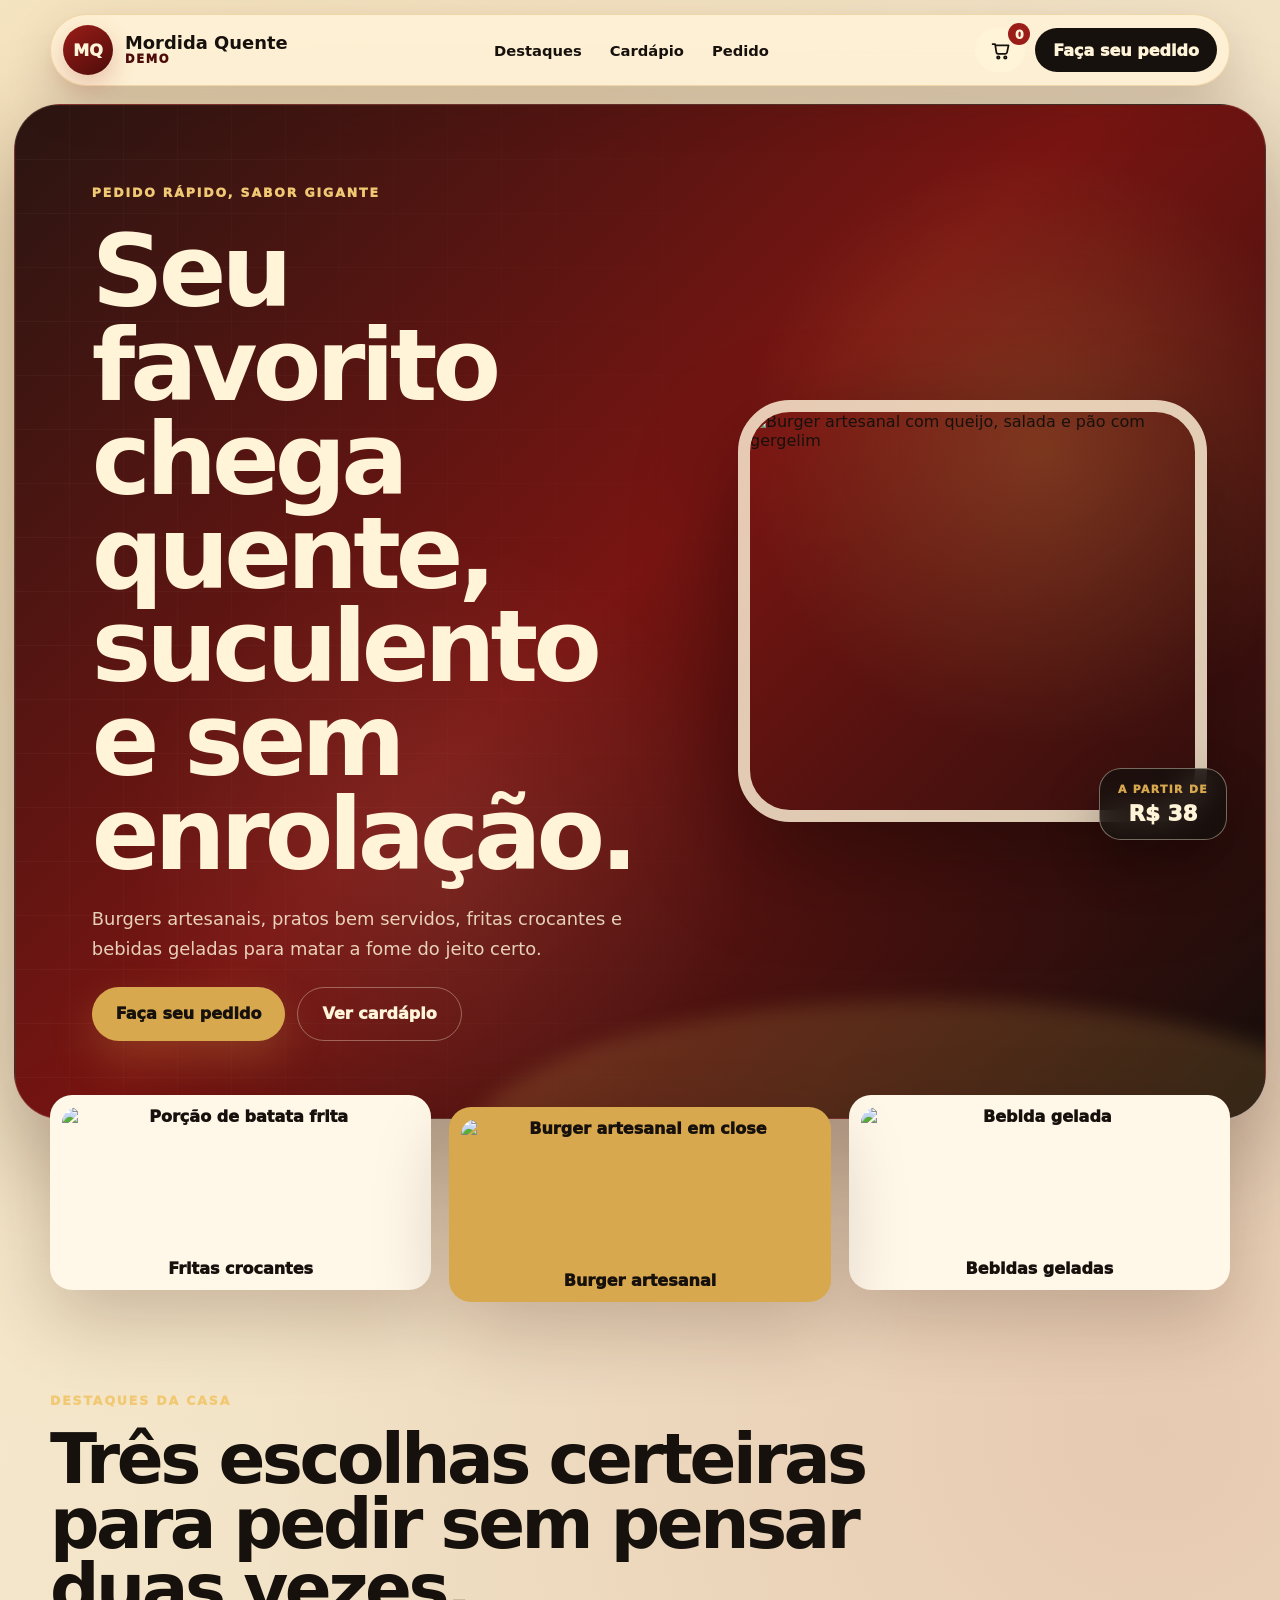
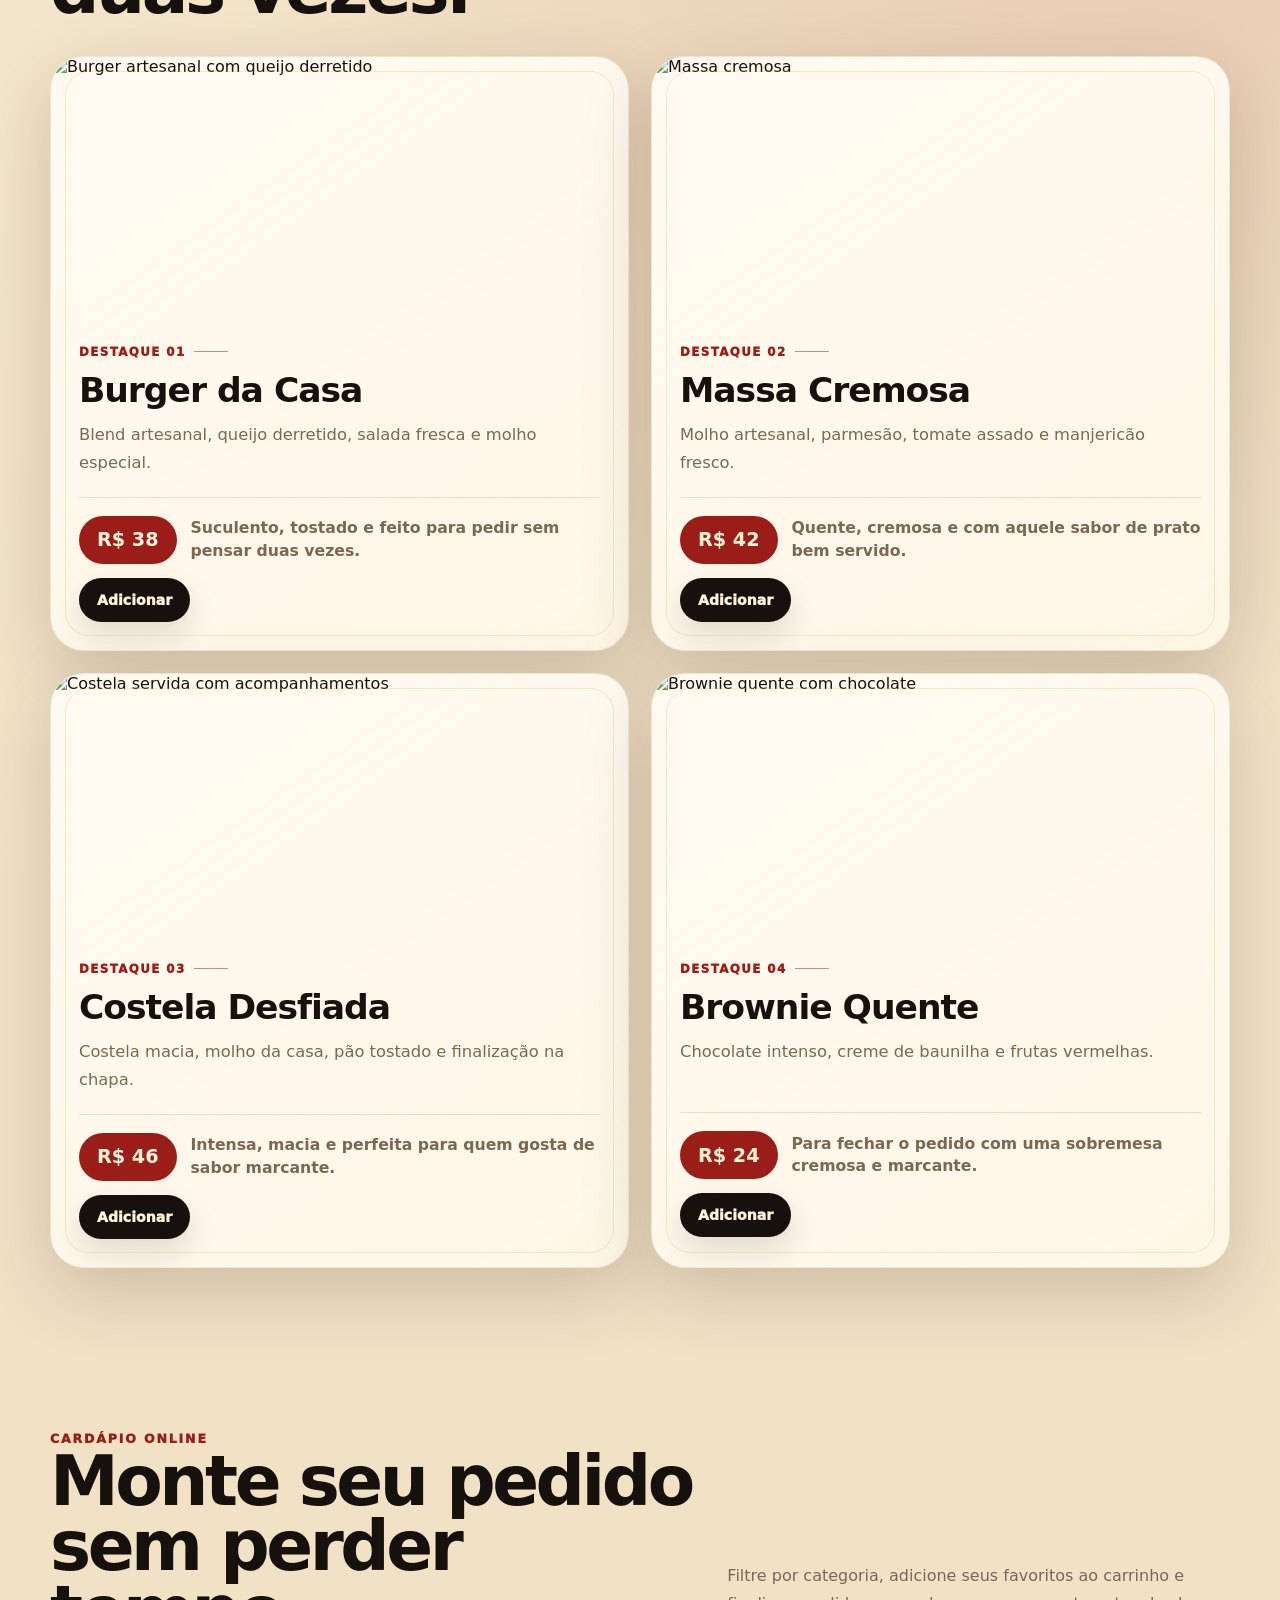
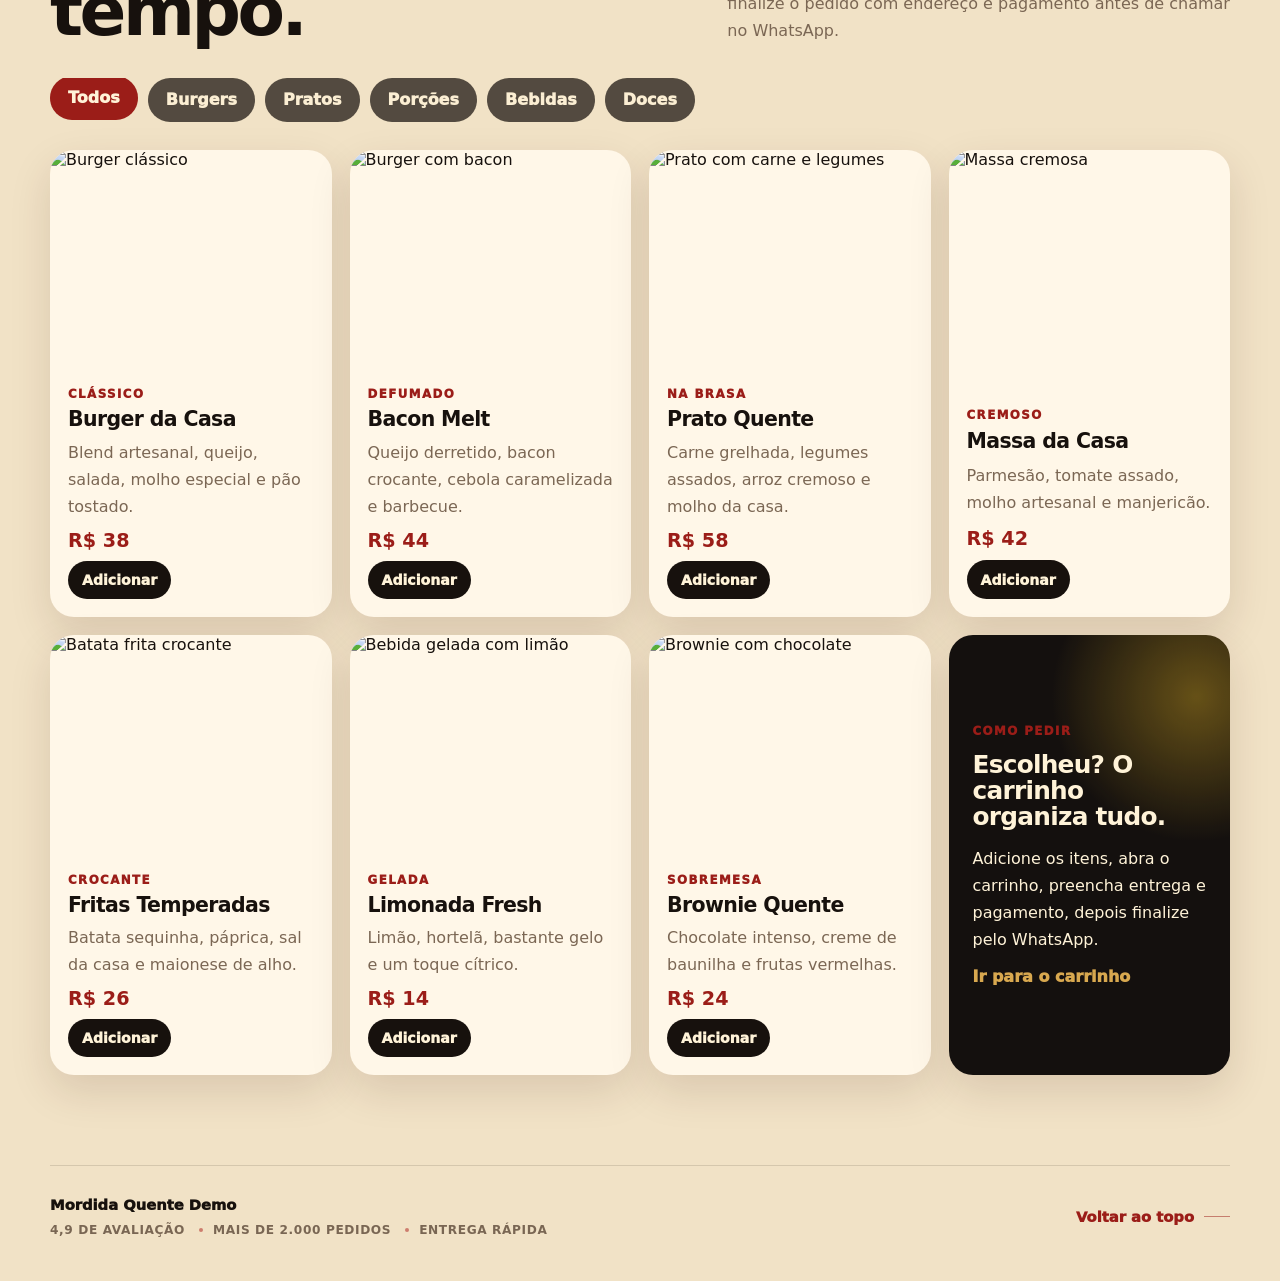
==== demo-restaurante/index.html @ 736c7e03 "Add files via upload" ====
<!doctype html>
<html lang="pt-BR">
  <head>
    <meta charset="UTF-8" />
    <meta name="viewport" content="width=device-width, initial-scale=1.0" />
    <title>Mordida Quente Demo | Cardápio online</title>
    <meta
      name="description"
      content="Mordida Quente Demo, restaurante com cardápio online, burgers artesanais, pratos quentes, bebidas e pedidos pelo WhatsApp."
    />
    <link rel="stylesheet" href="./styles.css" />
  </head>
  <body>
    <header class="site-header">
      <a class="brand" href="#inicio" aria-label="Mordida Quente Demo">
        <span class="brand-badge">MQ</span>
        <span>
          <strong>Mordida Quente</strong>
          <small>Demo</small>
        </span>
      </a>

      <nav class="nav-links" aria-label="Navegação principal">
        <a href="#combos">Destaques</a>
        <a href="#cardapio">Cardápio</a>
        <a href="#pedido">Pedido</a>
      </nav>

      <div class="header-actions">
        <a class="cart-link" href="#pedido" aria-label="Abrir carrinho">
          <svg aria-hidden="true" viewBox="0 0 24 24">
            <path d="M6.2 6h15l-1.7 8.2a2 2 0 0 1-2 1.6H9.3a2 2 0 0 1-2-1.7L5.8 4.8H3" />
            <circle cx="9.5" cy="20" r="1.4" />
            <circle cx="17.5" cy="20" r="1.4" />
          </svg>
          <span data-header-count>0</span>
        </a>
        <a class="header-cta" href="#cardapio" data-smart-order>Faça seu pedido</a>
      </div>
    </header>

    <main>
      <section class="hero" id="inicio">
        <div class="hero-panel">
          <div class="hero-copy">
            <p class="eyebrow">Pedido rápido, sabor gigante</p>
            <h1>Seu favorito chega quente, suculento e sem enrolação.</h1>
            <p>
              Burgers artesanais, pratos bem servidos, fritas crocantes e bebidas
              geladas para matar a fome do jeito certo.
            </p>
            <div class="hero-actions">
              <a class="button primary" href="#cardapio" data-smart-order>Faça seu pedido</a>
              <a class="button ghost" href="#cardapio">Ver cardápio</a>
            </div>
          </div>

          <div class="hero-food" aria-label="Burger artesanal em destaque">
            <div class="hero-image-frame">
              <img
                src="https://images.unsplash.com/photo-1550547660-d9450f859349?auto=format&fit=crop&w=1200&q=90"
                alt="Burger artesanal com queijo, salada e pão com gergelim"
              />
              <span class="price-bubble">
                <small>A partir de</small>
                R$ 38
              </span>
            </div>
          </div>
        </div>
      </section>

      <section class="snap-strip" aria-label="Destaques rápidos">
        <article>
          <img
            src="https://images.unsplash.com/photo-1576107232684-1279f390859f?auto=format&fit=crop&w=500&q=85"
            alt="Porção de batata frita"
          />
          <span>Fritas crocantes</span>
        </article>
        <article class="active">
          <img
            src="https://images.unsplash.com/photo-1551782450-a2132b4ba21d?auto=format&fit=crop&w=500&q=85"
            alt="Burger artesanal em close"
          />
          <span>Burger artesanal</span>
        </article>
        <article>
          <img
            src="https://images.unsplash.com/photo-1544145945-f90425340c7e?auto=format&fit=crop&w=500&q=85"
            alt="Bebida gelada"
          />
          <span>Bebidas geladas</span>
        </article>
      </section>

      <section class="section hot-combos" id="combos">
        <div class="section-heading">
          <p class="eyebrow">Destaques da casa</p>
          <h2>Três escolhas certeiras para pedir sem pensar duas vezes.</h2>
        </div>

        <div class="combo-grid">
          <article class="combo-card" data-name="Burger da Casa" data-price="38">
            <img
              src="https://images.unsplash.com/photo-1568901346375-23c9450c58cd?auto=format&fit=crop&w=800&q=88"
              alt="Burger artesanal com queijo derretido"
            />
            <div>
              <span class="highlight-number">Destaque 01</span>
              <h3>Burger da Casa</h3>
              <p>Blend artesanal, queijo derretido, salada fresca e molho especial.</p>
              <div class="combo-summary">
                <strong>R$ 38</strong>
                <span>Suculento, tostado e feito para pedir sem pensar duas vezes.</span>
              </div>
              <button class="add-button combo-add" type="button">Adicionar</button>
            </div>
          </article>

          <article class="combo-card" data-name="Massa Cremosa" data-price="42">
            <img
              src="https://images.unsplash.com/photo-1551183053-bf91a1d81141?auto=format&fit=crop&w=800&q=88"
              alt="Massa cremosa"
            />
            <div>
              <span class="highlight-number">Destaque 02</span>
              <h3>Massa Cremosa</h3>
              <p>Molho artesanal, parmesão, tomate assado e manjericão fresco.</p>
              <div class="combo-summary">
                <strong>R$ 42</strong>
                <span>Quente, cremosa e com aquele sabor de prato bem servido.</span>
              </div>
              <button class="add-button combo-add" type="button">Adicionar</button>
            </div>
          </article>

          <article class="combo-card" data-name="Costela Desfiada" data-price="46">
            <img
              src="https://images.unsplash.com/photo-1529193591184-b1d58069ecdd?auto=format&fit=crop&w=800&q=88"
              alt="Costela servida com acompanhamentos"
            />
            <div>
              <span class="highlight-number">Destaque 03</span>
              <h3>Costela Desfiada</h3>
              <p>Costela macia, molho da casa, pão tostado e finalização na chapa.</p>
              <div class="combo-summary">
                <strong>R$ 46</strong>
                <span>Intensa, macia e perfeita para quem gosta de sabor marcante.</span>
              </div>
              <button class="add-button combo-add" type="button">Adicionar</button>
            </div>
          </article>

          <article class="combo-card" data-name="Brownie Quente" data-price="24">
            <img
              src="https://images.unsplash.com/photo-1606313564200-e75d5e30476c?auto=format&fit=crop&w=800&q=88"
              alt="Brownie quente com chocolate"
            />
            <div>
              <span class="highlight-number">Destaque 04</span>
              <h3>Brownie Quente</h3>
              <p>Chocolate intenso, creme de baunilha e frutas vermelhas.</p>
              <div class="combo-summary">
                <strong>R$ 24</strong>
                <span>Para fechar o pedido com uma sobremesa cremosa e marcante.</span>
              </div>
              <button class="add-button combo-add" type="button">Adicionar</button>
            </div>
          </article>
        </div>
      </section>

      <section class="menu-zone" id="cardapio">
        <div class="menu-header">
          <div>
            <p class="eyebrow">Cardápio online</p>
            <h2>Monte seu pedido sem perder tempo.</h2>
          </div>
          <p>
            Filtre por categoria, adicione seus favoritos ao carrinho e finalize
            o pedido com endereço e pagamento antes de chamar no WhatsApp.
          </p>
        </div>

        <div class="tabs" role="tablist" aria-label="Categorias do cardápio">
          <button class="tab active" type="button" data-filter="todos">Todos</button>
          <button class="tab" type="button" data-filter="burger">Burgers</button>
          <button class="tab" type="button" data-filter="prato">Pratos</button>
          <button class="tab" type="button" data-filter="porcao">Porções</button>
          <button class="tab" type="button" data-filter="bebida">Bebidas</button>
          <button class="tab" type="button" data-filter="doce">Doces</button>
        </div>

        <div class="product-grid">
          <article class="product-card" data-category="burger" data-name="Burger da Casa" data-price="38">
            <img
              src="https://images.unsplash.com/photo-1551782450-a2132b4ba21d?auto=format&fit=crop&w=700&q=86"
              alt="Burger clássico"
            />
            <div>
              <span>Clássico</span>
              <h3>Burger da Casa</h3>
              <p>Blend artesanal, queijo, salada, molho especial e pão tostado.</p>
              <strong>R$ 38</strong>
              <button class="add-button" type="button">Adicionar</button>
            </div>
          </article>

          <article class="product-card" data-category="burger" data-name="Bacon Melt" data-price="44">
            <img
              src="https://images.unsplash.com/photo-1571091718767-18b5b1457add?auto=format&fit=crop&w=700&q=86"
              alt="Burger com bacon"
            />
            <div>
              <span>Defumado</span>
              <h3>Bacon Melt</h3>
              <p>Queijo derretido, bacon crocante, cebola caramelizada e barbecue.</p>
              <strong>R$ 44</strong>
              <button class="add-button" type="button">Adicionar</button>
            </div>
          </article>

          <article class="product-card" data-category="prato" data-name="Prato Quente" data-price="58">
            <img
              src="https://images.unsplash.com/photo-1544025162-d76694265947?auto=format&fit=crop&w=700&q=86"
              alt="Prato com carne e legumes"
            />
            <div>
              <span>Na brasa</span>
              <h3>Prato Quente</h3>
              <p>Carne grelhada, legumes assados, arroz cremoso e molho da casa.</p>
              <strong>R$ 58</strong>
              <button class="add-button" type="button">Adicionar</button>
            </div>
          </article>

          <article class="product-card" data-category="prato" data-name="Massa da Casa" data-price="42">
            <img
              src="https://images.unsplash.com/photo-1551183053-bf91a1d81141?auto=format&fit=crop&w=700&q=86"
              alt="Massa cremosa"
            />
            <div>
              <span>Cremoso</span>
              <h3>Massa da Casa</h3>
              <p>Parmesão, tomate assado, molho artesanal e manjericão.</p>
              <strong>R$ 42</strong>
              <button class="add-button" type="button">Adicionar</button>
            </div>
          </article>

          <article class="product-card" data-category="porcao" data-name="Fritas Temperadas" data-price="26">
            <img
              src="https://images.unsplash.com/photo-1576107232684-1279f390859f?auto=format&fit=crop&w=700&q=86"
              alt="Batata frita crocante"
            />
            <div>
              <span>Crocante</span>
              <h3>Fritas Temperadas</h3>
              <p>Batata sequinha, páprica, sal da casa e maionese de alho.</p>
              <strong>R$ 26</strong>
              <button class="add-button" type="button">Adicionar</button>
            </div>
          </article>

          <article class="product-card" data-category="bebida" data-name="Limonada Fresh" data-price="14">
            <img
              src="https://images.unsplash.com/photo-1544145945-f90425340c7e?auto=format&fit=crop&w=700&q=86"
              alt="Bebida gelada com limão"
            />
            <div>
              <span>Gelada</span>
              <h3>Limonada Fresh</h3>
              <p>Limão, hortelã, bastante gelo e um toque cítrico.</p>
              <strong>R$ 14</strong>
              <button class="add-button" type="button">Adicionar</button>
            </div>
          </article>

          <article class="product-card" data-category="doce" data-name="Brownie Quente" data-price="24">
            <img
              src="https://images.unsplash.com/photo-1606313564200-e75d5e30476c?auto=format&fit=crop&w=700&q=86"
              alt="Brownie com chocolate"
            />
            <div>
              <span>Sobremesa</span>
              <h3>Brownie Quente</h3>
              <p>Chocolate intenso, creme de baunilha e frutas vermelhas.</p>
              <strong>R$ 24</strong>
              <button class="add-button" type="button">Adicionar</button>
            </div>
          </article>

          <article class="product-card text-card" data-category="todos">
            <div>
              <span>Como pedir</span>
              <h3>Escolheu? O carrinho organiza tudo.</h3>
              <p>Adicione os itens, abra o carrinho, preencha entrega e pagamento, depois finalize pelo WhatsApp.</p>
              <a href="#pedido">Ir para o carrinho</a>
            </div>
          </article>
        </div>
      </section>

      <section class="order-zone" id="pedido">
        <div class="order-heading">
          <p class="eyebrow">Finalize seu pedido</p>
          <h2>Seu carrinho vira mensagem pronta no WhatsApp.</h2>
          <p>
            Adicione os itens, escolha a forma de pagamento, preencha o endereço
            e envie tudo organizado para o atendimento.
          </p>
          <a class="back-menu" href="#cardapio">Voltar ao cardápio</a>
        </div>

        <div class="order-layout">
          <aside class="cart-box">
            <div class="cart-head">
              <span>Carrinho</span>
              <strong data-cart-count>0 itens</strong>
            </div>

            <div class="cart-items" data-cart-items>
              <p class="empty-cart">Seu carrinho ainda está vazio.</p>
            </div>

            <div class="cart-total">
              <span>Total</span>
              <strong data-cart-total>R$ 0</strong>
            </div>
          </aside>

          <form class="order-form" data-order-form>
            <div class="field-grid">
              <label>
                Nome
                <input name="nome" type="text" placeholder="Seu nome" required />
              </label>
              <label>
                Telefone
                <input name="telefone" type="tel" placeholder="(00) 00000-0000" required />
              </label>
            </div>

            <label>
              Endereço de entrega
              <input name="endereco" type="text" placeholder="Rua, número, bairro" required />
            </label>

            <label>
              Complemento ou referência
              <input name="referencia" type="text" placeholder="Apto, bloco, ponto de referência" />
            </label>

            <fieldset>
              <legend>Forma de pagamento</legend>
              <div class="payment-options">
                <label><input type="radio" name="pagamento" value="Pix" checked /> Pix</label>
                <label><input type="radio" name="pagamento" value="Cartão de débito" /> Débito</label>
                <label><input type="radio" name="pagamento" value="Cartão de crédito" /> Crédito</label>
                <label><input type="radio" name="pagamento" value="Dinheiro" /> Dinheiro</label>
              </div>
            </fieldset>

            <label>
              Observações
              <textarea name="observacoes" rows="3" placeholder="Ex: tirar cebola, enviar talheres, troco para R$ 100"></textarea>
            </label>

            <button class="button primary send-order" type="submit">Finalizar Pedido</button>
            <p class="form-note">O pedido será enviado como mensagem. A equipe confirma valor final, entrega e horário.</p>
          </form>
        </div>
      </section>
    </main>

    <a class="mobile-order is-hidden" href="#pedido" aria-label="Abrir carrinho" data-floating-cart>
      <svg aria-hidden="true" viewBox="0 0 24 24">
        <path d="M6.2 6h15l-1.7 8.2a2 2 0 0 1-2 1.6H9.3a2 2 0 0 1-2-1.7L5.8 4.8H3" />
        <circle cx="9.5" cy="20" r="1.4" />
        <circle cx="17.5" cy="20" r="1.4" />
      </svg>
      <span data-floating-count>0</span>
    </a>

    <footer class="footer">
      <div>
        <span>Mordida Quente Demo</span>
        <ul class="footer-proof" aria-label="Destaques do atendimento">
          <li>4,9 de avaliação</li>
          <li>Mais de 2.000 pedidos</li>
          <li>Entrega rápida</li>
        </ul>
      </div>
      <a href="#inicio">Voltar ao topo</a>
    </footer>

    <script src="./script.js"></script>
  </body>
</html>
---- demo-restaurante/styles.css ----
:root {
  --red: #9b1d18;
  --red-dark: #4d0c0a;
  --yellow: #d8a84f;
  --cream: #fff3d8;
  --paper: #f1e2c6;
  --ink: #17110d;
  --muted: #7b6754;
  --green: #627b40;
  --charcoal: #14100e;
  --card: #fff7e8;
  --line: rgba(23, 17, 13, 0.13);
  --shadow: 0 28px 76px rgba(48, 18, 8, 0.22);
  --max: 1180px;
}

* {
  box-sizing: border-box;
  margin: 0;
  padding: 0;
}

html {
  scroll-behavior: smooth;
}

body {
  overflow-x: hidden;
  background:
    radial-gradient(circle at 14% 8%, rgba(216, 168, 79, 0.2), transparent 26%),
    radial-gradient(circle at 90% 32%, rgba(155, 29, 24, 0.12), transparent 28%),
    linear-gradient(115deg, rgba(255, 243, 216, 0.6), transparent 36%),
    var(--paper);
  color: var(--ink);
  font-family:
    Inter, ui-sans-serif, system-ui, -apple-system, BlinkMacSystemFont, "Segoe UI",
    sans-serif;
}

a {
  color: inherit;
  text-decoration: none;
}

img {
  display: block;
  width: 100%;
}

p {
  color: var(--muted);
  line-height: 1.7;
}

.site-header {
  position: fixed;
  top: 14px;
  left: 50%;
  z-index: 30;
  display: grid;
  width: min(var(--max), calc(100% - 28px));
  min-height: 68px;
  grid-template-columns: auto 1fr auto;
  gap: 22px;
  align-items: center;
  padding: 10px 12px;
  border-radius: 999px;
  border: 1px solid rgba(216, 168, 79, 0.34);
  background: rgba(255, 243, 216, 0.86);
  box-shadow: 0 18px 50px rgba(48, 18, 8, 0.16);
  backdrop-filter: blur(18px);
  -webkit-backdrop-filter: blur(18px);
  transform: translateX(-50%);
}

.brand {
  display: inline-flex;
  align-items: center;
  gap: 12px;
  min-width: 190px;
}

.brand-badge {
  display: grid;
  width: 50px;
  height: 50px;
  place-items: center;
  border-radius: 50%;
  background: linear-gradient(145deg, var(--red), var(--red-dark));
  color: var(--cream);
  box-shadow: 0 10px 24px rgba(155, 29, 24, 0.22);
  font-weight: 950;
}

.brand span:last-child {
  display: grid;
  gap: 1px;
}

.brand strong {
  font-size: 1.12rem;
  line-height: 1;
}

.brand small {
  color: var(--red-dark);
  font-size: 0.72rem;
  font-weight: 950;
  letter-spacing: 0.14em;
  text-transform: uppercase;
}

.nav-links {
  display: flex;
  justify-content: center;
  gap: 28px;
  font-size: 0.92rem;
  font-weight: 900;
}

.nav-links a,
.footer a {
  transition:
    color 0.2s ease,
    transform 0.2s ease;
}

.nav-links a:hover,
.footer a:hover {
  color: var(--red);
  transform: translateY(-1px);
}

.header-actions {
  display: inline-flex;
  align-items: center;
  gap: 10px;
}

.cart-link,
.header-cta {
  display: inline-flex;
  min-height: 44px;
  align-items: center;
  justify-content: center;
  padding: 0 18px;
  border-radius: 999px;
  font-weight: 950;
  transition:
    background 0.24s ease,
    color 0.24s ease,
    transform 0.24s ease;
}

.cart-link {
  position: relative;
  width: 50px;
  padding: 0;
  gap: 0;
  background: var(--cream);
  color: var(--ink);
}

.cart-link svg,
.mobile-order svg {
  width: 21px;
  height: 21px;
  fill: none;
  stroke: currentColor;
  stroke-linecap: round;
  stroke-linejoin: round;
  stroke-width: 2;
}

.cart-link span {
  position: absolute;
  right: -5px;
  top: -5px;
  display: grid;
  min-width: 22px;
  height: 22px;
  place-items: center;
  border-radius: 50%;
  background: var(--red);
  color: var(--cream);
  font-size: 0.78rem;
}

.cart-link.bump span {
  animation: cartBump 520ms cubic-bezier(0.16, 1, 0.3, 1);
}

.header-cta {
  background: var(--ink);
  color: var(--cream);
}

.cart-link:hover,
.header-cta:hover {
  background: var(--red);
  color: var(--cream);
  transform: translateY(-2px);
}

.hero {
  width: min(1420px, calc(100% - 28px));
  margin: 0 auto;
  padding: 104px 0 34px;
}

.hero-panel {
  position: relative;
  display: grid;
  min-height: 720px;
  grid-template-columns: 0.95fr 1.05fr;
  gap: 28px;
  overflow: hidden;
  border: 1px solid rgba(255, 243, 216, 0.14);
  border-radius: 46px;
  background:
    radial-gradient(circle at 82% 34%, rgba(216, 168, 79, 0.24), transparent 24%),
    radial-gradient(circle at 34% 74%, rgba(255, 243, 216, 0.08), transparent 28%),
    linear-gradient(135deg, #2a1511 0%, #791512 48%, #130d0b 100%);
  box-shadow: 0 34px 100px rgba(42, 14, 8, 0.36);
}

.hero-panel::after {
  content: "";
  position: absolute;
  inset: auto -10% -18% 36%;
  height: 300px;
  border-radius: 50%;
  background: rgba(216, 168, 79, 0.18);
  filter: blur(10px);
}

.hero-panel::before {
  content: "";
  position: absolute;
  inset: 0;
  background:
    linear-gradient(rgba(255, 243, 216, 0.035) 1px, transparent 1px),
    linear-gradient(90deg, rgba(255, 243, 216, 0.026) 1px, transparent 1px);
  background-size: 54px 54px;
  mask-image: linear-gradient(90deg, black, transparent 72%);
  pointer-events: none;
}

.hero-copy {
  position: relative;
  z-index: 2;
  display: grid;
  align-content: center;
  gap: 22px;
  padding: clamp(34px, 6vw, 78px);
  color: var(--cream);
}

.eyebrow {
  color: #f1c974;
  font-size: 0.78rem;
  font-weight: 950;
  letter-spacing: 0.15em;
  text-transform: uppercase;
}

.hero h1 {
  color: var(--cream);
}

h1,
h2,
h3 {
  color: var(--ink);
  line-height: 0.94;
  letter-spacing: -0.05em;
}

h1 {
  max-width: 760px;
  font-size: clamp(4.2rem, 7.8vw, 8.6rem);
}

h2 {
  max-width: 820px;
  font-size: clamp(2.8rem, 5.4vw, 5.8rem);
}

h3 {
  font-size: 1.28rem;
  letter-spacing: -0.03em;
}

.hero-copy p:not(.eyebrow) {
  max-width: 620px;
  color: rgba(255, 243, 216, 0.84);
  font-size: 1.12rem;
}

.hero-actions {
  display: flex;
  flex-wrap: wrap;
  gap: 12px;
}

.button {
  display: inline-flex;
  min-height: 54px;
  align-items: center;
  justify-content: center;
  padding: 0 24px;
  border-radius: 999px;
  font-weight: 950;
  transition:
    background 0.24s ease,
    color 0.24s ease,
    transform 0.24s ease,
    box-shadow 0.24s ease;
}

.button.primary {
  background: var(--yellow);
  color: var(--ink);
  box-shadow: 0 18px 44px rgba(216, 168, 79, 0.24);
}

.button.primary:hover {
  background: var(--cream);
  transform: translateY(-2px);
}

.button.ghost {
  border: 1px solid rgba(255, 245, 223, 0.34);
  color: var(--cream);
}

.button.ghost:hover {
  background: rgba(255, 245, 223, 0.12);
  transform: translateY(-2px);
}

.add-button {
  width: fit-content;
  min-height: 38px;
  padding: 0 14px;
  border: 0;
  border-radius: 999px;
  background: var(--ink);
  color: var(--cream);
  cursor: pointer;
  font: inherit;
  font-size: 0.88rem;
  font-weight: 950;
  transition:
    background 0.22s ease,
    transform 0.22s ease;
}

.add-button:hover {
  background: var(--red);
  transform: translateY(-2px);
}

.combo-add {
  margin-top: auto;
  min-height: 44px;
  padding: 0 18px;
  background: var(--ink);
  color: var(--cream);
  box-shadow: 0 14px 30px rgba(23, 17, 13, 0.12);
}

.combo-add:hover {
  background: var(--red-dark);
}

.add-button.added {
  background: var(--green);
  color: var(--cream);
  animation: addPop 480ms cubic-bezier(0.16, 1, 0.3, 1);
}

.hero-food {
  position: relative;
  z-index: 2;
  display: grid;
  align-items: center;
  padding: 58px 58px 58px 0;
  animation: heroFoodFloat 7s ease-in-out infinite;
  will-change: transform;
}

.hero-image-frame {
  position: relative;
}

.hero-image-frame img {
  aspect-ratio: 1 / 0.9;
  object-fit: cover;
  border: 12px solid rgba(255, 243, 216, 0.82);
  border-radius: 52px;
  box-shadow: 0 38px 100px rgba(12, 5, 3, 0.45);
}

.price-bubble {
  position: absolute;
  right: -20px;
  bottom: -18px;
  display: inline-grid;
  min-width: 128px;
  min-height: 72px;
  place-items: center;
  gap: 2px;
  padding: 12px 18px;
  border: 1px solid rgba(255, 243, 216, 0.4);
  border-radius: 22px;
  background: rgba(20, 16, 14, 0.78);
  color: var(--ink);
  color: var(--cream);
  font-size: 1.35rem;
  font-weight: 950;
  box-shadow: 0 22px 52px rgba(0, 0, 0, 0.28);
  backdrop-filter: blur(14px);
  -webkit-backdrop-filter: blur(14px);
  will-change: transform;
}

.price-bubble small {
  color: var(--yellow);
  font-size: 0.68rem;
  letter-spacing: 0.12em;
  text-transform: uppercase;
}

.snap-strip {
  display: grid;
  width: min(var(--max), calc(100% - 40px));
  margin: -58px auto 0;
  grid-template-columns: repeat(3, 1fr);
  gap: 18px;
  position: relative;
  z-index: 5;
}

.snap-strip article {
  display: grid;
  gap: 12px;
  overflow: hidden;
  padding: 12px;
  border-radius: 22px;
  background: var(--card);
  box-shadow: var(--shadow);
  text-align: center;
  font-weight: 950;
  transition:
    transform 0.28s ease,
    background 0.28s ease;
}

.snap-strip article.active {
  background: var(--yellow);
  transform: translateY(12px);
}

.snap-strip article:hover {
  transform: translateY(-6px);
}

.snap-strip img {
  height: 140px;
  object-fit: cover;
  border-radius: 16px;
}

.section,
.menu-zone,
.order-zone {
  width: min(var(--max), calc(100% - 40px));
  margin: 0 auto;
}

.section {
  padding: 100px 0 80px;
}

.section-heading,
.menu-header {
  display: grid;
  gap: 16px;
  margin-bottom: 34px;
}

.combo-grid {
  display: grid;
  grid-template-columns: repeat(2, 1fr);
  gap: 22px;
}

.combo-card {
  position: relative;
  overflow: hidden;
  display: grid;
  grid-template-rows: auto 1fr;
  min-height: 520px;
  border: 1px solid rgba(23, 17, 13, 0.08);
  border-radius: 34px;
  background:
    linear-gradient(145deg, rgba(255, 255, 255, 0.38), rgba(255, 243, 216, 0.18)),
    var(--card);
  box-shadow: 0 24px 70px rgba(48, 18, 8, 0.18);
  transition:
    transform 0.28s ease,
    box-shadow 0.28s ease,
    border-color 0.28s ease;
}

.combo-card:hover,
.product-card:hover {
  transform: translateY(-8px);
  box-shadow: 0 34px 86px rgba(48, 18, 8, 0.3);
}

.combo-card::after {
  content: "";
  position: absolute;
  inset: 14px;
  border: 1px solid rgba(216, 168, 79, 0.24);
  border-radius: 24px;
  pointer-events: none;
}

.combo-card img {
  height: 260px;
  object-fit: cover;
  transition:
    filter 0.35s ease,
    transform 0.45s ease;
}

.combo-card:hover img {
  filter: saturate(1.08) contrast(1.04);
  transform: scale(1.035);
}

.combo-card > div {
  display: grid;
  gap: 14px;
  align-content: start;
  padding: 28px;
}

.combo-card h3 {
  font-size: clamp(1.95rem, 2.7vw, 2.55rem);
  line-height: 1;
}

.combo-card p {
  min-height: 54px;
  font-size: 1.02rem;
}

.pill,
.product-card span,
.highlight-number {
  color: var(--red);
  font-size: 0.74rem;
  font-weight: 950;
  letter-spacing: 0.12em;
  text-transform: uppercase;
}

.highlight-number {
  display: inline-flex;
  width: fit-content;
  align-items: center;
  gap: 8px;
}

.highlight-number::after {
  content: "";
  width: 34px;
  height: 1px;
  background: currentColor;
  opacity: 0.5;
}

.combo-card strong,
.product-card strong {
  color: var(--red);
  font-size: 1.2rem;
}

.combo-summary {
  display: flex;
  width: 100%;
  align-items: center;
  gap: 14px;
  margin-top: 6px;
  padding-top: 18px;
  border-top: 1px solid rgba(155, 29, 24, 0.14);
}

.combo-summary strong {
  display: inline-flex;
  min-height: 48px;
  align-items: center;
  padding: 0 18px;
  border-radius: 999px;
  background: var(--red);
  color: var(--cream);
  font-size: 1.2rem;
  white-space: nowrap;
}

.combo-summary span {
  color: var(--muted);
  font-size: 0.98rem;
  font-weight: 800;
  line-height: 1.45;
}

.menu-zone {
  padding: 80px 0 90px;
}

.menu-header {
  grid-template-columns: 1fr 0.76fr;
  align-items: end;
}

.menu-header .eyebrow {
  color: var(--red);
}

.tabs {
  display: flex;
  gap: 10px;
  overflow-x: auto;
  margin-bottom: 22px;
  padding-bottom: 6px;
  scrollbar-width: none;
}

.tabs::-webkit-scrollbar {
  display: none;
}

.tab {
  flex: 0 0 auto;
  min-height: 44px;
  padding: 0 18px;
  border: 0;
  border-radius: 999px;
  background: var(--ink);
  color: var(--cream);
  cursor: pointer;
  font: inherit;
  font-weight: 950;
  opacity: 0.72;
  transition:
    opacity 0.22s ease,
    background 0.22s ease,
    color 0.22s ease,
    transform 0.22s ease;
}

.tab:hover,
.tab.active {
  background: var(--red);
  color: var(--cream);
  opacity: 1;
  transform: translateY(-2px);
}

.product-grid {
  display: grid;
  grid-template-columns: repeat(4, 1fr);
  gap: 18px;
}

.product-card {
  overflow: hidden;
  display: grid;
  min-height: 100%;
  border-radius: 24px;
  background: var(--card);
  box-shadow: 0 16px 42px rgba(65, 26, 12, 0.13);
  transition:
    transform 0.28s ease,
    box-shadow 0.28s ease,
    opacity 0.2s ease;
}

.product-card img {
  aspect-ratio: 1 / 0.78;
  object-fit: cover;
}

.product-card > div {
  display: grid;
  gap: 9px;
  padding: 18px;
}

.product-card.text-card {
  align-content: center;
  background:
    radial-gradient(circle at 88% 14%, rgba(255, 201, 40, 0.35), transparent 32%),
    var(--charcoal);
}

.product-card.text-card > div {
  gap: 14px;
  padding: 24px;
}

.product-card.text-card h3 {
  font-size: 1.55rem;
  line-height: 1.05;
}

.product-card.text-card h3,
.product-card.text-card p {
  color: var(--cream);
}

.product-card.text-card a {
  width: fit-content;
  color: var(--yellow);
  font-weight: 950;
}

.product-card.is-hidden {
  display: none;
}

.order-zone {
  display: none;
  padding: 24px 0 96px;
}

body.order-view main > :not(.order-zone) {
  display: none;
}

body.order-view .order-zone {
  display: block;
  padding-top: 120px;
}

.order-heading {
  display: grid;
  max-width: 860px;
  gap: 16px;
  margin-bottom: 30px;
}

.order-heading .eyebrow {
  color: var(--red);
}

.back-menu {
  width: fit-content;
  color: var(--red);
  font-weight: 950;
}

.order-layout {
  display: grid;
  grid-template-columns: 0.82fr 1.18fr;
  gap: 20px;
  align-items: stretch;
}

.cart-box,
.order-form {
  border-radius: 30px;
  background: var(--card);
  box-shadow: var(--shadow);
}

.cart-box {
  position: sticky;
  top: 104px;
  overflow: hidden;
  align-self: stretch;
  min-height: 100%;
}

.cart-head,
.cart-total {
  display: flex;
  align-items: center;
  justify-content: space-between;
  gap: 14px;
  padding: 20px;
}

.cart-head {
  background: var(--ink);
  color: var(--cream);
}

.cart-head span,
.cart-total span {
  font-weight: 950;
}

.cart-head strong {
  color: var(--yellow);
}

.cart-items {
  display: grid;
  gap: 10px;
  min-height: 298px;
  padding: 18px;
  align-content: start;
}

.empty-cart {
  align-self: center;
  padding: 18px;
  border: 1px dashed var(--line);
  border-radius: 18px;
  text-align: center;
}

.cart-item {
  display: grid;
  grid-template-columns: 1fr auto;
  gap: 12px;
  align-items: center;
  padding: 12px;
  border-radius: 16px;
  background: rgba(255, 201, 40, 0.16);
}

.cart-item strong {
  display: block;
}

.cart-item small {
  color: var(--muted);
}

.cart-controls {
  display: inline-flex;
  align-items: center;
  gap: 8px;
}

.cart-controls button {
  display: grid;
  width: 28px;
  height: 28px;
  place-items: center;
  border: 0;
  border-radius: 50%;
  background: var(--ink);
  color: var(--cream);
  cursor: pointer;
  font-weight: 950;
}

.cart-total {
  border-top: 1px solid var(--line);
}

.cart-total strong {
  color: var(--red);
  font-size: 1.35rem;
}

.order-form {
  display: grid;
  gap: 16px;
  padding: 24px;
}

.field-grid {
  display: grid;
  grid-template-columns: repeat(2, 1fr);
  gap: 14px;
}

.order-form label,
.order-form fieldset {
  display: grid;
  gap: 8px;
  color: var(--ink);
  font-weight: 950;
}

.order-form fieldset {
  padding: 0;
  border: 0;
}

.order-form legend {
  margin-bottom: 10px;
}

.order-form input,
.order-form textarea {
  width: 100%;
  border: 1px solid var(--line);
  border-radius: 16px;
  background: var(--cream);
  color: var(--ink);
  font: inherit;
  font-weight: 700;
  outline: none;
  transition:
    border-color 0.2s ease,
    box-shadow 0.2s ease;
}

.order-form input {
  min-height: 50px;
  padding: 0 14px;
}

.order-form textarea {
  resize: vertical;
  padding: 14px;
}

.order-form input:focus,
.order-form textarea:focus {
  border-color: rgba(188, 23, 23, 0.42);
  box-shadow: 0 0 0 4px rgba(188, 23, 23, 0.1);
}

.payment-options {
  display: grid;
  grid-template-columns: repeat(4, 1fr);
  gap: 10px;
}

.payment-options label {
  display: flex;
  min-height: 48px;
  align-items: center;
  justify-content: center;
  gap: 8px;
  border: 1px solid var(--line);
  border-radius: 999px;
  background: var(--cream);
  cursor: pointer;
  font-size: 0.92rem;
}

.payment-options input {
  width: auto;
  min-height: auto;
  accent-color: var(--red);
}

.send-order {
  width: 100%;
  border: 0;
  cursor: pointer;
  font: inherit;
}

.form-note {
  font-size: 0.9rem;
  text-align: center;
}

.mobile-order {
  position: fixed;
  right: 16px;
  bottom: 16px;
  z-index: 25;
  display: none;
  width: 48px;
  min-height: 48px;
  align-items: center;
  justify-content: center;
  padding: 0;
  border-radius: 999px;
  background: var(--red);
  color: var(--cream);
  font-weight: 950;
  box-shadow: 0 18px 42px rgba(65, 26, 12, 0.28);
}

.mobile-order span {
  position: absolute;
  right: -5px;
  top: -5px;
  display: grid;
  min-width: 22px;
  height: 22px;
  place-items: center;
  border-radius: 50%;
  background: var(--yellow);
  color: var(--ink);
  font-size: 0.72rem;
  font-weight: 950;
}

.mobile-order.is-hidden {
  display: none !important;
}

.footer {
  display: flex;
  width: min(var(--max), calc(100% - 40px));
  margin: 0 auto;
  padding: 30px 0 44px;
  border-top: 1px solid var(--line);
  align-items: center;
  justify-content: space-between;
  gap: 24px;
  color: var(--muted);
  font-size: 0.92rem;
}

.footer > div {
  display: grid;
  gap: 10px;
}

.footer > div > span {
  color: var(--ink);
  font-weight: 950;
}

.footer-proof {
  display: flex;
  flex-wrap: wrap;
  gap: 0;
  list-style: none;
}

.footer-proof li {
  position: relative;
  color: rgba(75, 54, 39, 0.72);
  font-size: 0.76rem;
  font-weight: 850;
  letter-spacing: 0.05em;
  text-transform: uppercase;
}

.footer-proof li + li {
  padding-left: 14px;
  margin-left: 14px;
}

.footer-proof li + li::before {
  content: "";
  position: absolute;
  left: 0;
  top: 50%;
  width: 4px;
  height: 4px;
  border-radius: 999px;
  background: rgba(169, 23, 22, 0.5);
  transform: translateY(-50%);
}

.footer a {
  display: inline-flex;
  align-items: center;
  gap: 10px;
  color: var(--red);
  font-weight: 950;
}

.footer a::after {
  content: "";
  width: 26px;
  height: 1px;
  background: currentColor;
  opacity: 0.5;
}

@keyframes heroFoodFloat {
  0%,
  100% {
    transform: translate3d(0, 0, 0) rotate(0deg);
  }

  50% {
    transform: translate3d(0, -10px, 0) rotate(-0.8deg);
  }
}

@keyframes addPop {
  0% {
    transform: scale(1);
  }

  45% {
    transform: scale(1.08);
  }

  100% {
    transform: scale(1);
  }
}

@keyframes cartBump {
  0%,
  100% {
    transform: scale(1);
  }

  45% {
    transform: scale(1.28);
  }
}

@media (max-width: 1080px) {
  .product-grid {
    grid-template-columns: repeat(3, 1fr);
  }
}

@media (max-width: 920px) {
  .site-header {
    grid-template-columns: 1fr auto;
  }

  .nav-links {
    display: none;
  }

  .hero-panel,
  .menu-header,
  .order-layout {
    grid-template-columns: 1fr;
  }

  .hero-panel {
    min-height: auto;
  }

  .hero-food {
    padding: 0 28px 34px;
  }

  .snap-strip,
  .combo-grid,
  .product-grid {
    grid-template-columns: 1fr;
  }

  .snap-strip {
    margin-top: 18px;
  }

  .snap-strip article.active {
    transform: none;
  }

  .cart-box {
    position: static;
    min-height: auto;
  }

  .cart-items {
    min-height: 180px;
  }

  .payment-options {
    grid-template-columns: repeat(2, 1fr);
  }
}

@media (max-width: 620px) {
  .site-header {
    top: 10px;
    width: min(100% - 22px, var(--max));
    min-height: 58px;
    padding: 7px;
  }

  .brand-badge {
    width: 42px;
    height: 42px;
  }

  .brand strong {
    font-size: 1rem;
  }

  .brand small {
    display: none;
  }

  .header-actions {
    gap: 6px;
  }

  .header-cta {
    min-height: 40px;
    padding: 0 11px;
    font-size: 0.86rem;
  }

  .cart-link {
    width: 42px;
    min-height: 40px;
  }

  .hero,
  .section,
  .menu-zone,
  .order-zone,
  .footer {
    width: min(100% - 28px, var(--max));
  }

  .hero {
    padding-top: 86px;
  }

  .hero-panel {
    border-radius: 28px;
  }

  .hero-copy {
    padding: 28px;
  }

  h1 {
    font-size: 3.55rem;
  }

  h2 {
    font-size: 2.65rem;
  }

  .hero-actions {
    display: grid;
  }

  .button {
    width: 100%;
  }

  .hero-image-frame img {
    border-width: 8px;
    border-radius: 42px;
  }

  .price-bubble {
    right: -8px;
    bottom: -12px;
    top: auto;
    min-width: 106px;
    min-height: 58px;
    padding: 10px 14px;
    border-radius: 18px;
    font-size: 0.98rem;
  }

  .price-bubble small {
    font-size: 0.58rem;
  }

  .snap-strip img {
    height: 112px;
  }

  .section,
  .menu-zone {
    padding: 68px 0;
  }

  .combo-card,
  .product-card {
    border-radius: 22px;
  }

  .combo-card img {
    height: auto;
    aspect-ratio: 1 / 0.74;
  }

  .combo-card > div {
    padding: 22px;
  }

  .combo-summary {
    align-items: flex-start;
    flex-direction: column;
  }

  .combo-card h3 {
    font-size: 2rem;
  }

  .order-zone {
    padding: 18px 0 76px;
  }

  body.order-view .order-zone {
    padding-top: 92px;
  }

  .cart-box,
  .order-form {
    border-radius: 24px;
  }

  .field-grid,
  .payment-options {
    grid-template-columns: 1fr;
  }

  .mobile-order {
    display: inline-flex;
  }

  .footer {
    flex-direction: column;
    gap: 12px;
    align-items: flex-start;
  }

  .footer-proof {
    display: grid;
    gap: 8px;
  }
}

@media (prefers-reduced-motion: reduce) {
  *,
  *::before,
  *::after {
    scroll-behavior: auto !important;
    transition-duration: 1ms !important;
    animation-duration: 1ms !important;
  }
}
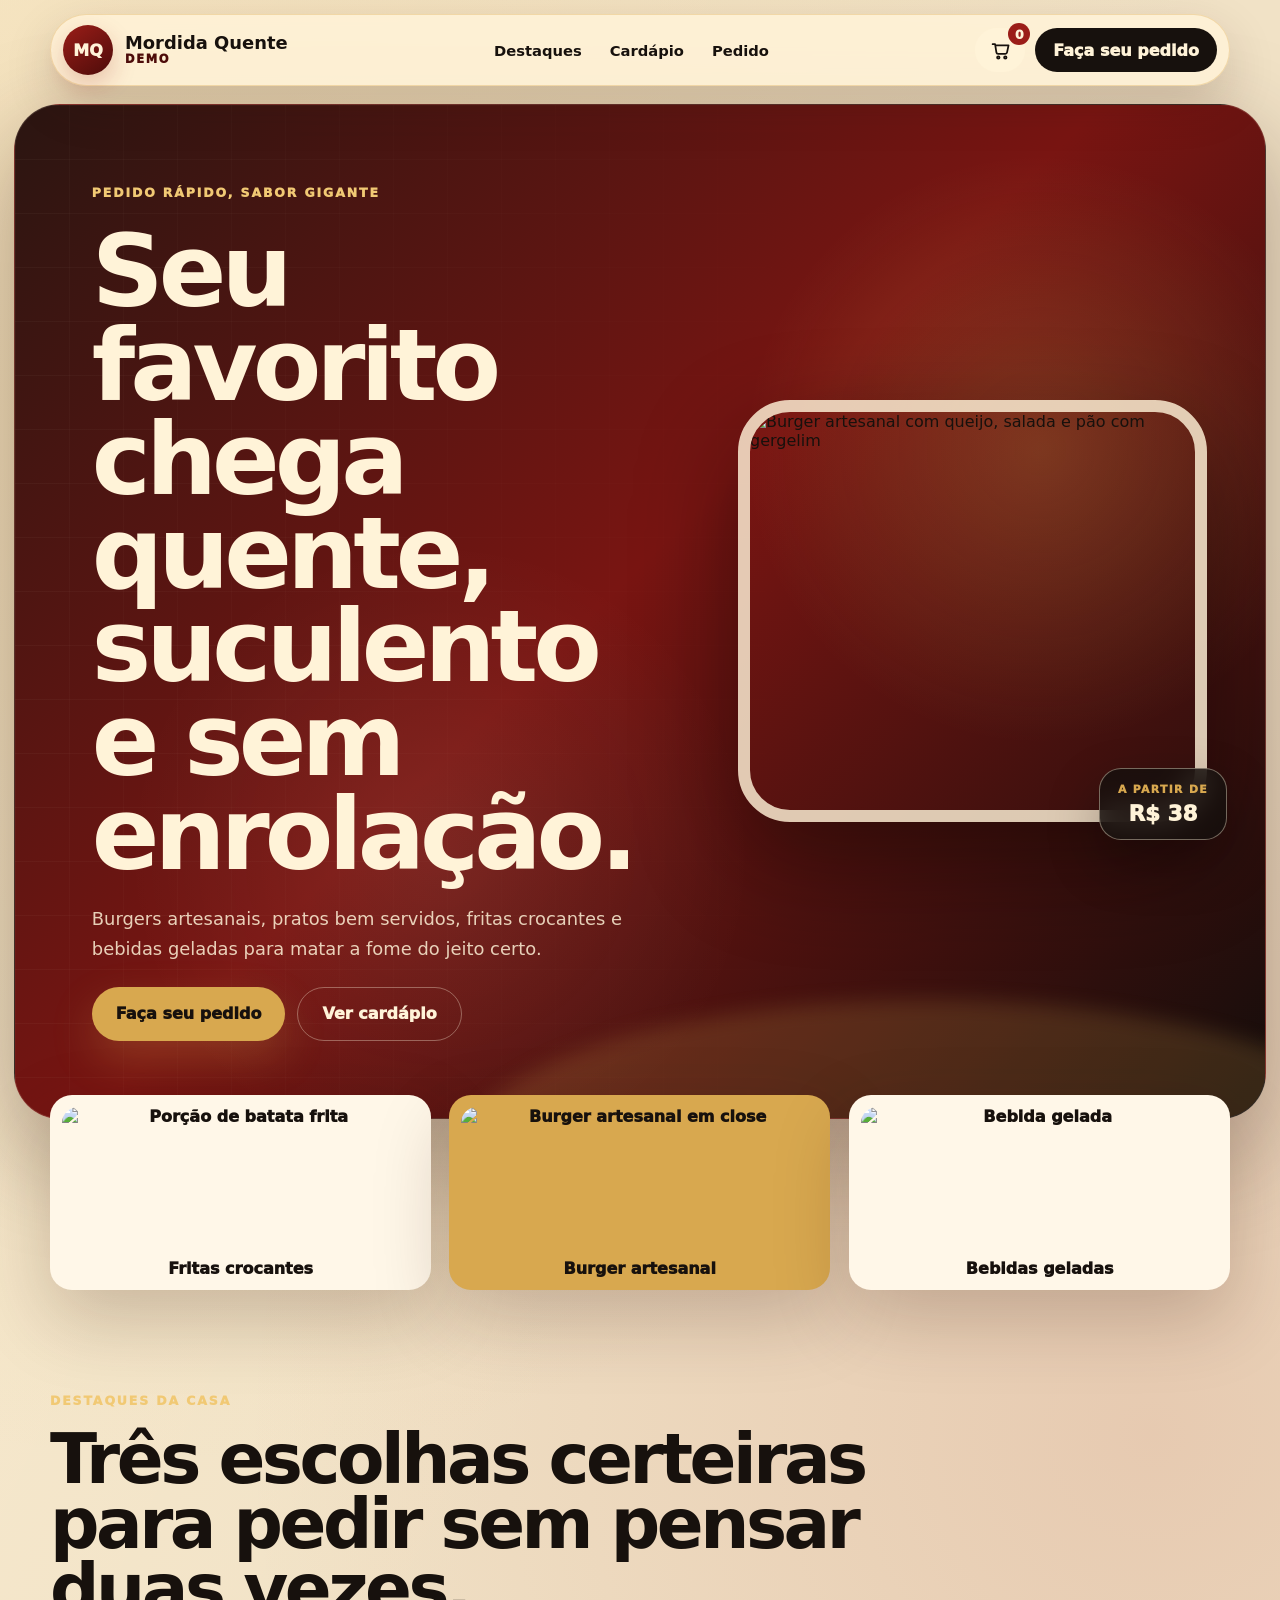
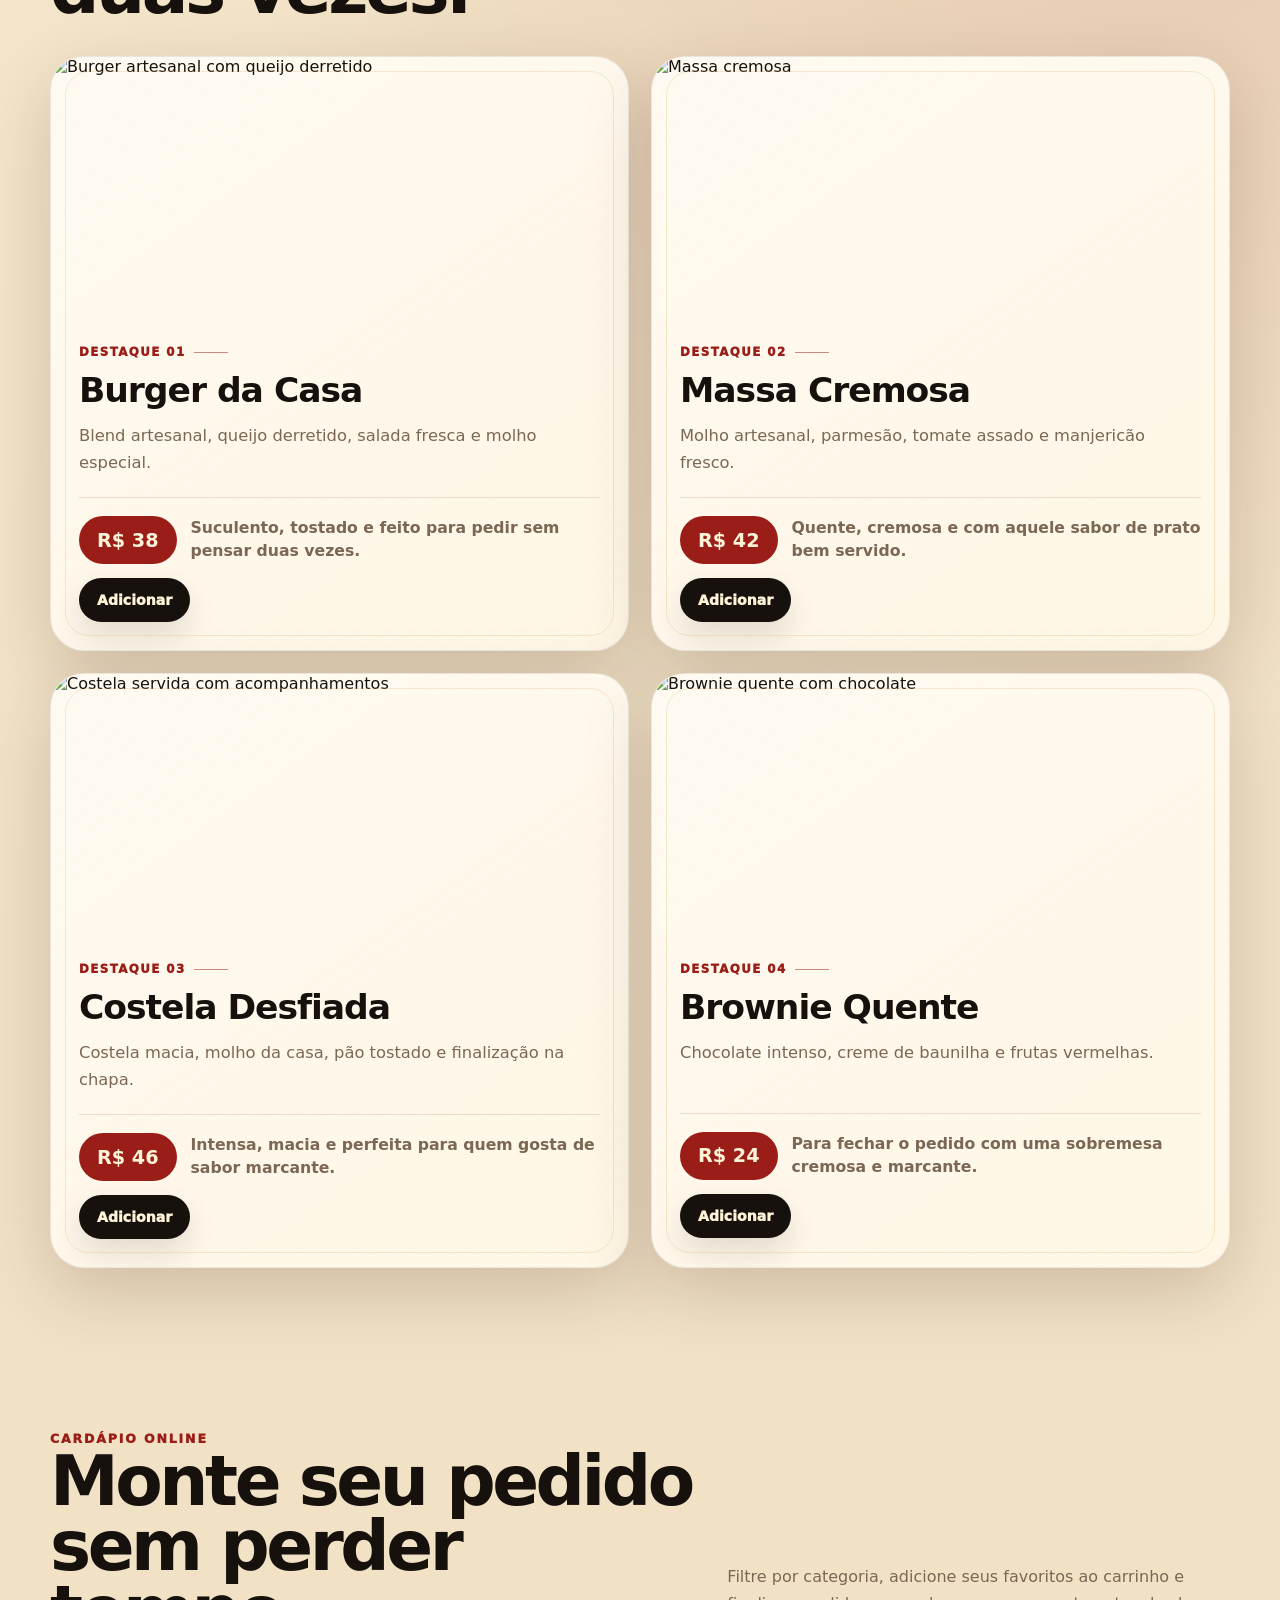
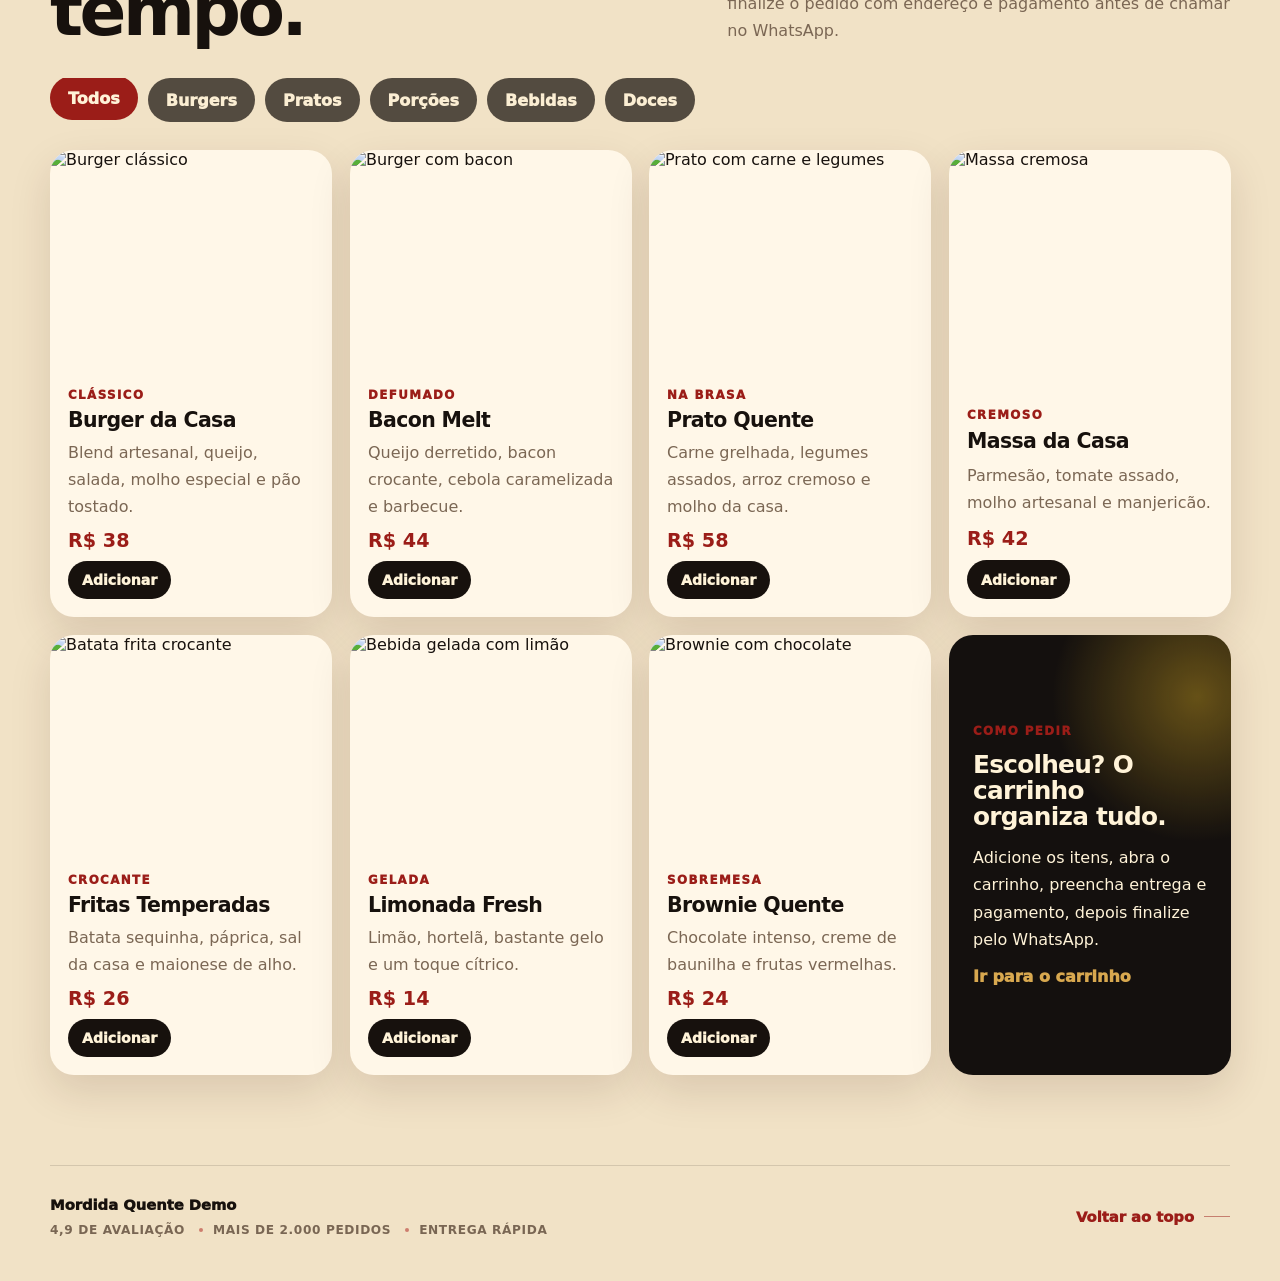
==== commit 6b094f99: "Add files via upload" ====
--- a/demo-restaurante/index.html
+++ b/demo-restaurante/index.html
@@ -395,6 +395,9 @@
       <a href="#inicio">Voltar ao topo</a>
     </footer>
 
+    <script src="../assets/vendor/gsap.min.js"></script>
+    <script src="../assets/vendor/ScrollTrigger.min.js"></script>
+    <script src="../assets/vendor/lenis.min.js"></script>
     <script src="./script.js"></script>
   </body>
 </html>
--- a/demo-restaurante/styles.css
+++ b/demo-restaurante/styles.css
@@ -1078,6 +1078,34 @@
   opacity: 0.5;
 }
 
+.reveal {
+  opacity: 1;
+  -webkit-transform: translate3d(0, 0, 0);
+  transform: translate3d(0, 0, 0);
+}
+
+.js-enabled .reveal {
+  opacity: 0;
+  -webkit-transform: translate3d(0, 14px, 0);
+  transform: translate3d(0, 14px, 0);
+  -webkit-transition:
+    opacity 640ms cubic-bezier(0.22, 1, 0.36, 1),
+    -webkit-transform 640ms cubic-bezier(0.22, 1, 0.36, 1);
+  transition:
+    opacity 640ms cubic-bezier(0.22, 1, 0.36, 1),
+    transform 640ms cubic-bezier(0.22, 1, 0.36, 1);
+  transition-delay: var(--delay, 0ms);
+  -webkit-backface-visibility: hidden;
+  backface-visibility: hidden;
+  will-change: opacity, transform;
+}
+
+.js-enabled .reveal.is-visible {
+  opacity: 1;
+  -webkit-transform: translate3d(0, 0, 0);
+  transform: translate3d(0, 0, 0);
+}
+
 @keyframes heroFoodFloat {
   0%,
   100% {
@@ -1137,10 +1165,25 @@
 
   .hero-panel {
     min-height: auto;
+    gap: 0;
+    overflow: hidden;
   }
 
   .hero-food {
     padding: 0 28px 34px;
+    animation: none;
+  }
+
+  .hero-image-frame {
+    max-width: 520px;
+    margin: 0 auto;
+  }
+
+  .hero-image-frame img {
+    width: 100%;
+    max-height: 430px;
+    object-fit: cover;
+    object-position: center;
   }
 
   .snap-strip,
@@ -1221,14 +1264,19 @@
 
   .hero-panel {
     border-radius: 28px;
+    background:
+      radial-gradient(circle at 74% 34%, rgba(216, 168, 79, 0.2), transparent 24%),
+      linear-gradient(145deg, #2a1511 0%, #8f1714 56%, #160d0a 100%);
   }
 
   .hero-copy {
-    padding: 28px;
+    gap: 16px;
+    padding: 30px 24px 20px;
   }
 
   h1 {
-    font-size: 3.55rem;
+    font-size: clamp(3rem, 15vw, 4.35rem);
+    line-height: 0.9;
   }
 
   h2 {
@@ -1244,13 +1292,15 @@
   }
 
   .hero-image-frame img {
+    display: block;
+    aspect-ratio: 1 / 0.84;
     border-width: 8px;
-    border-radius: 42px;
+    border-radius: 34px;
   }
 
   .price-bubble {
-    right: -8px;
-    bottom: -12px;
+    right: 10px;
+    bottom: 10px;
     top: auto;
     min-width: 106px;
     min-height: 58px;
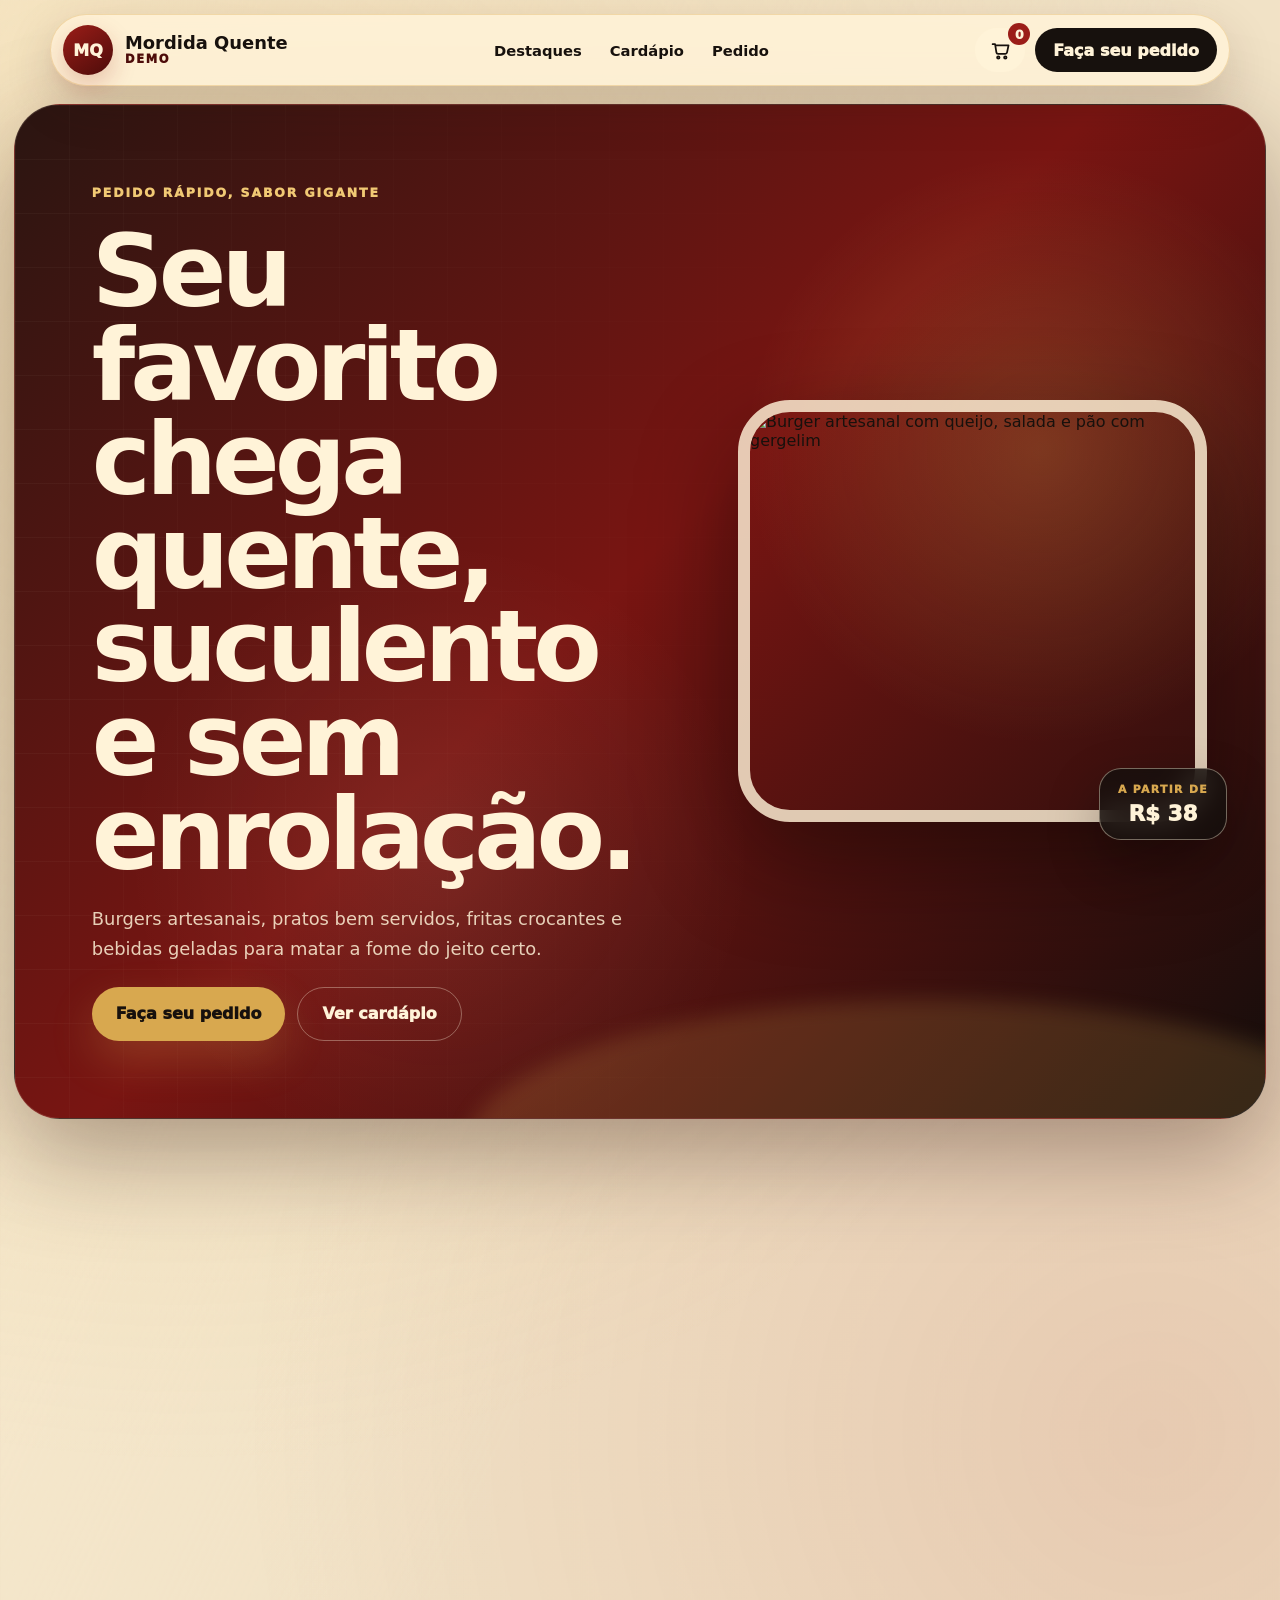
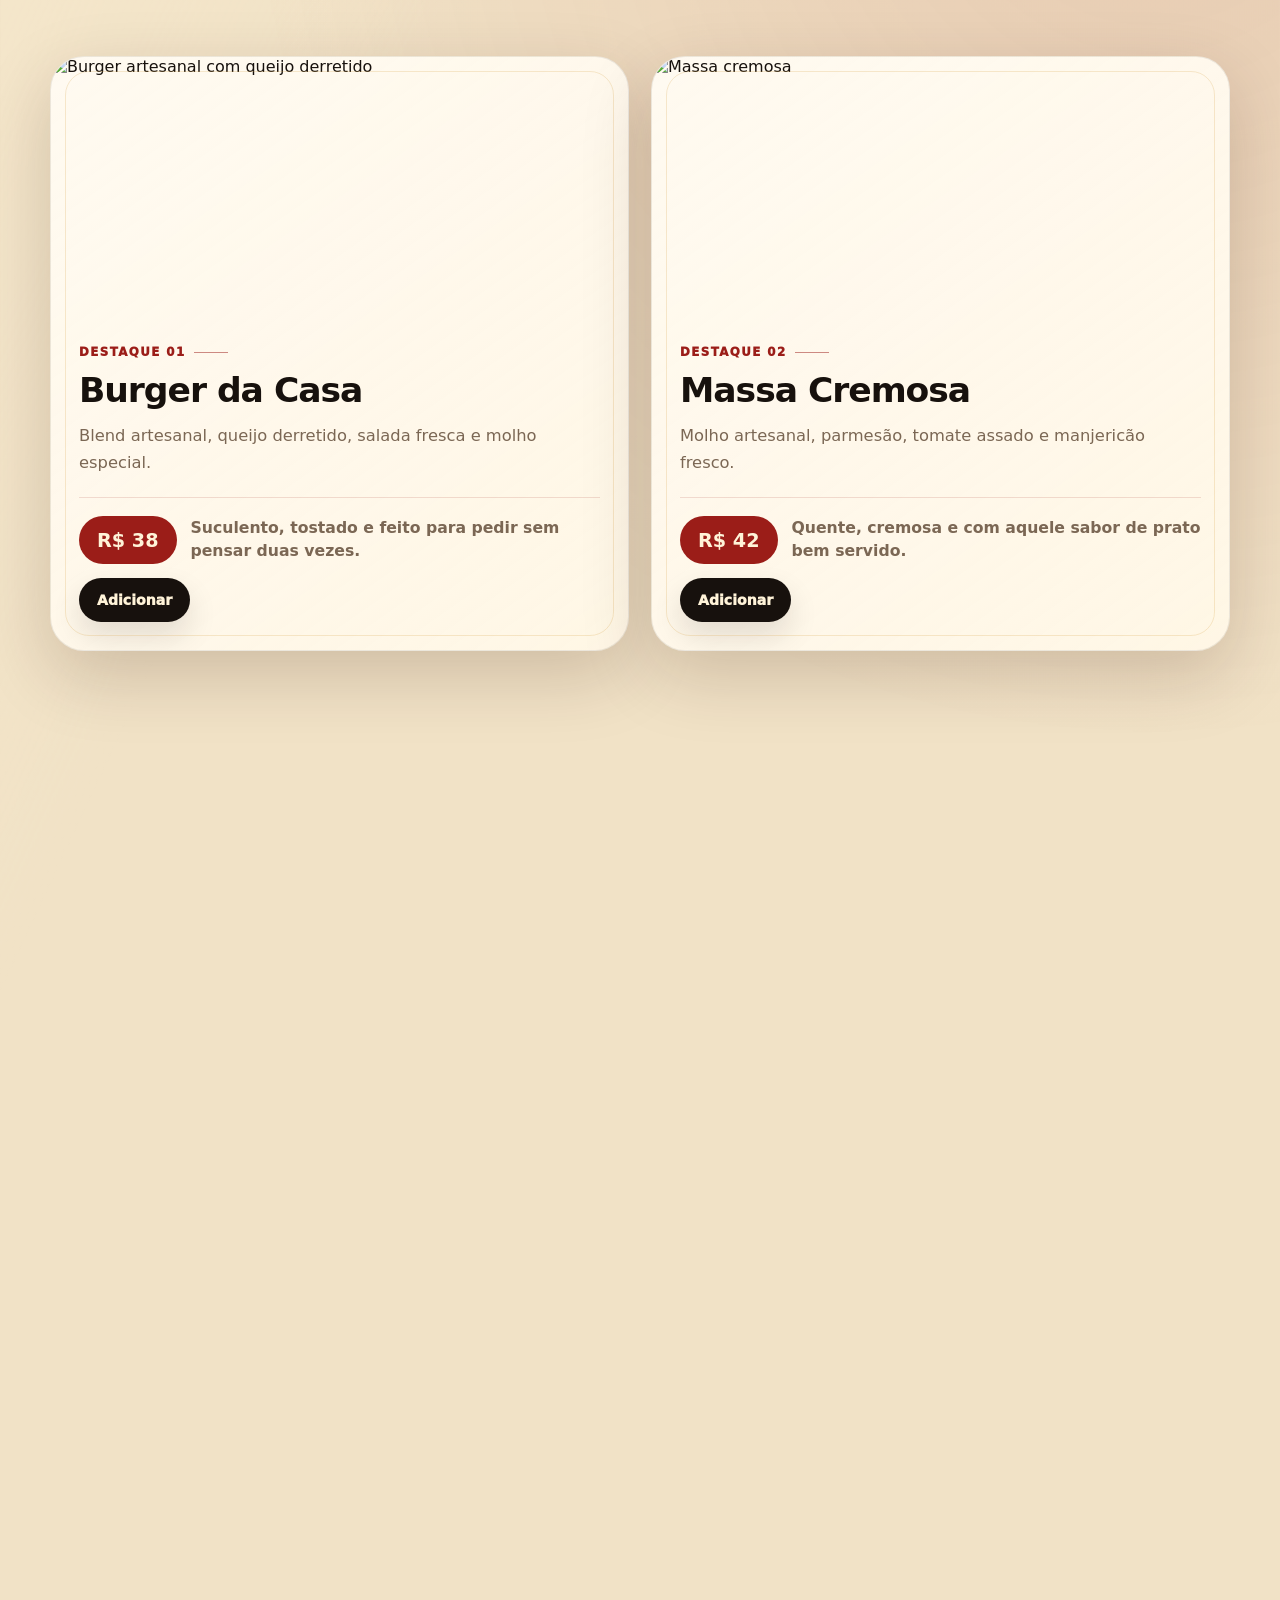
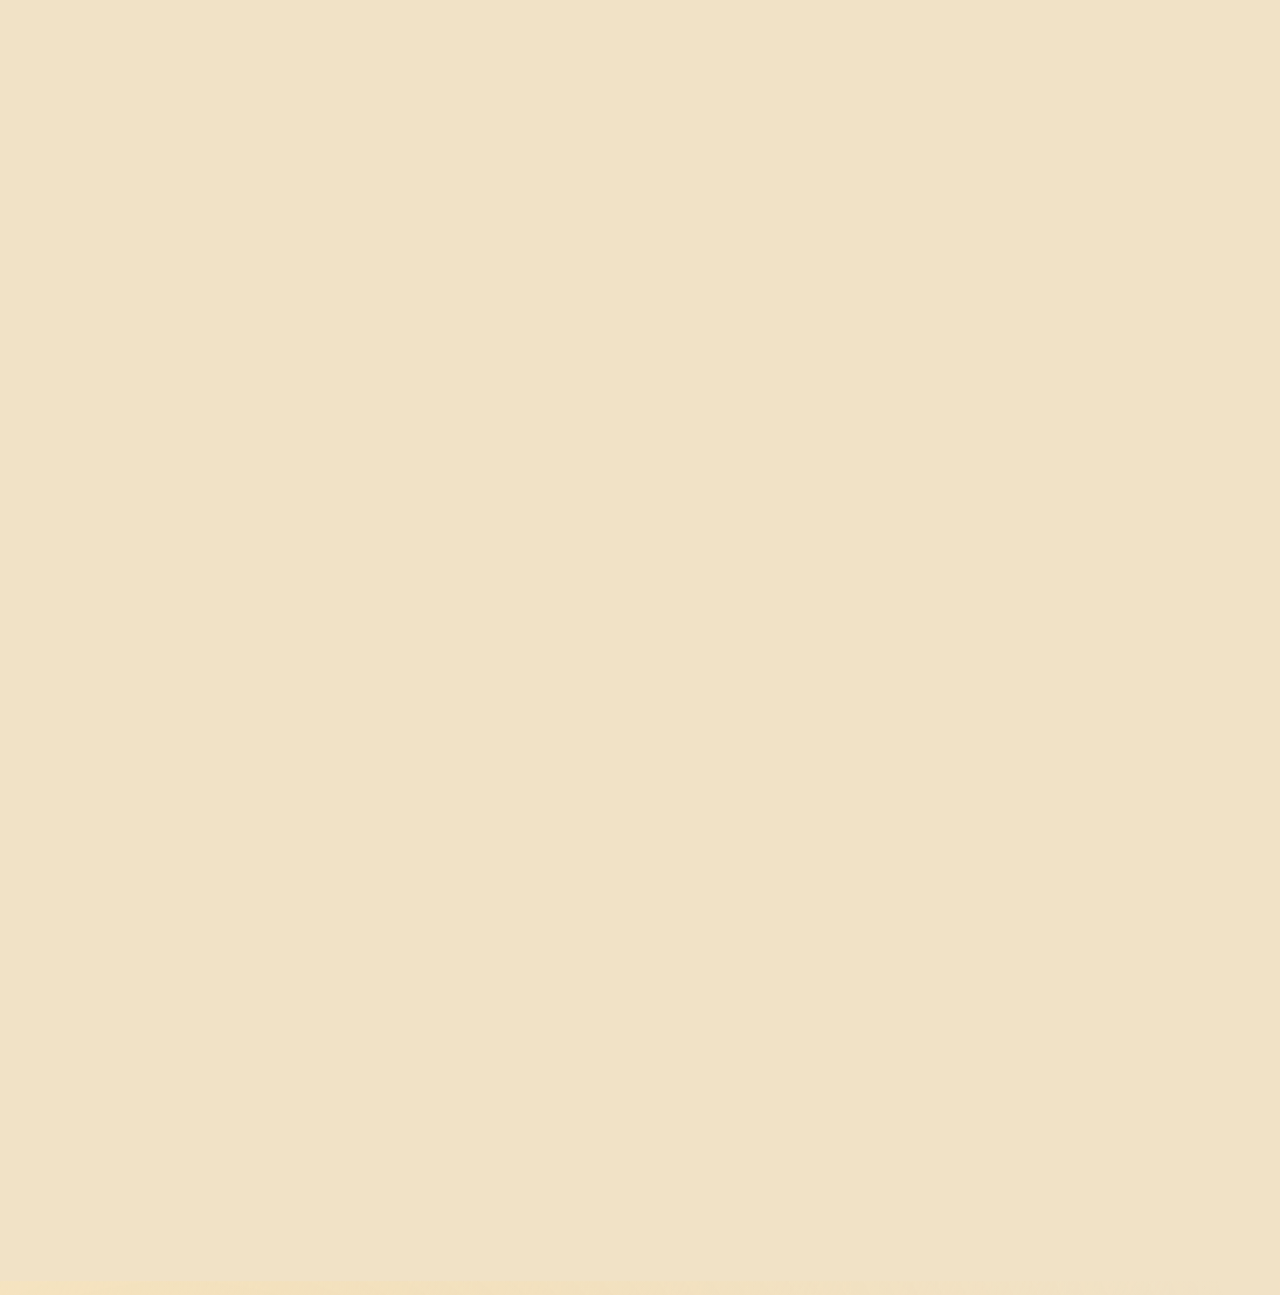
==== commit f4091917: "Add files via upload" ====
--- a/demo-restaurante/index.html
+++ b/demo-restaurante/index.html
@@ -395,9 +395,6 @@
       <a href="#inicio">Voltar ao topo</a>
     </footer>
 
-    <script src="../assets/vendor/gsap.min.js"></script>
-    <script src="../assets/vendor/ScrollTrigger.min.js"></script>
-    <script src="../assets/vendor/lenis.min.js"></script>
     <script src="./script.js"></script>
   </body>
 </html>
--- a/demo-restaurante/styles.css
+++ b/demo-restaurante/styles.css
@@ -1171,7 +1171,7 @@
 
   .hero-food {
     padding: 0 28px 34px;
-    animation: none;
+    animation: heroFoodFloat 7s ease-in-out infinite;
   }
 
   .hero-image-frame {
@@ -1384,7 +1384,14 @@
   *::before,
   *::after {
     scroll-behavior: auto !important;
-    transition-duration: 1ms !important;
-    animation-duration: 1ms !important;
-  }
-}
+  }
+
+  .js-enabled .reveal {
+    -webkit-transition:
+      opacity 620ms ease,
+      -webkit-transform 620ms ease !important;
+    transition:
+      opacity 620ms ease,
+      transform 620ms ease !important;
+  }
+}
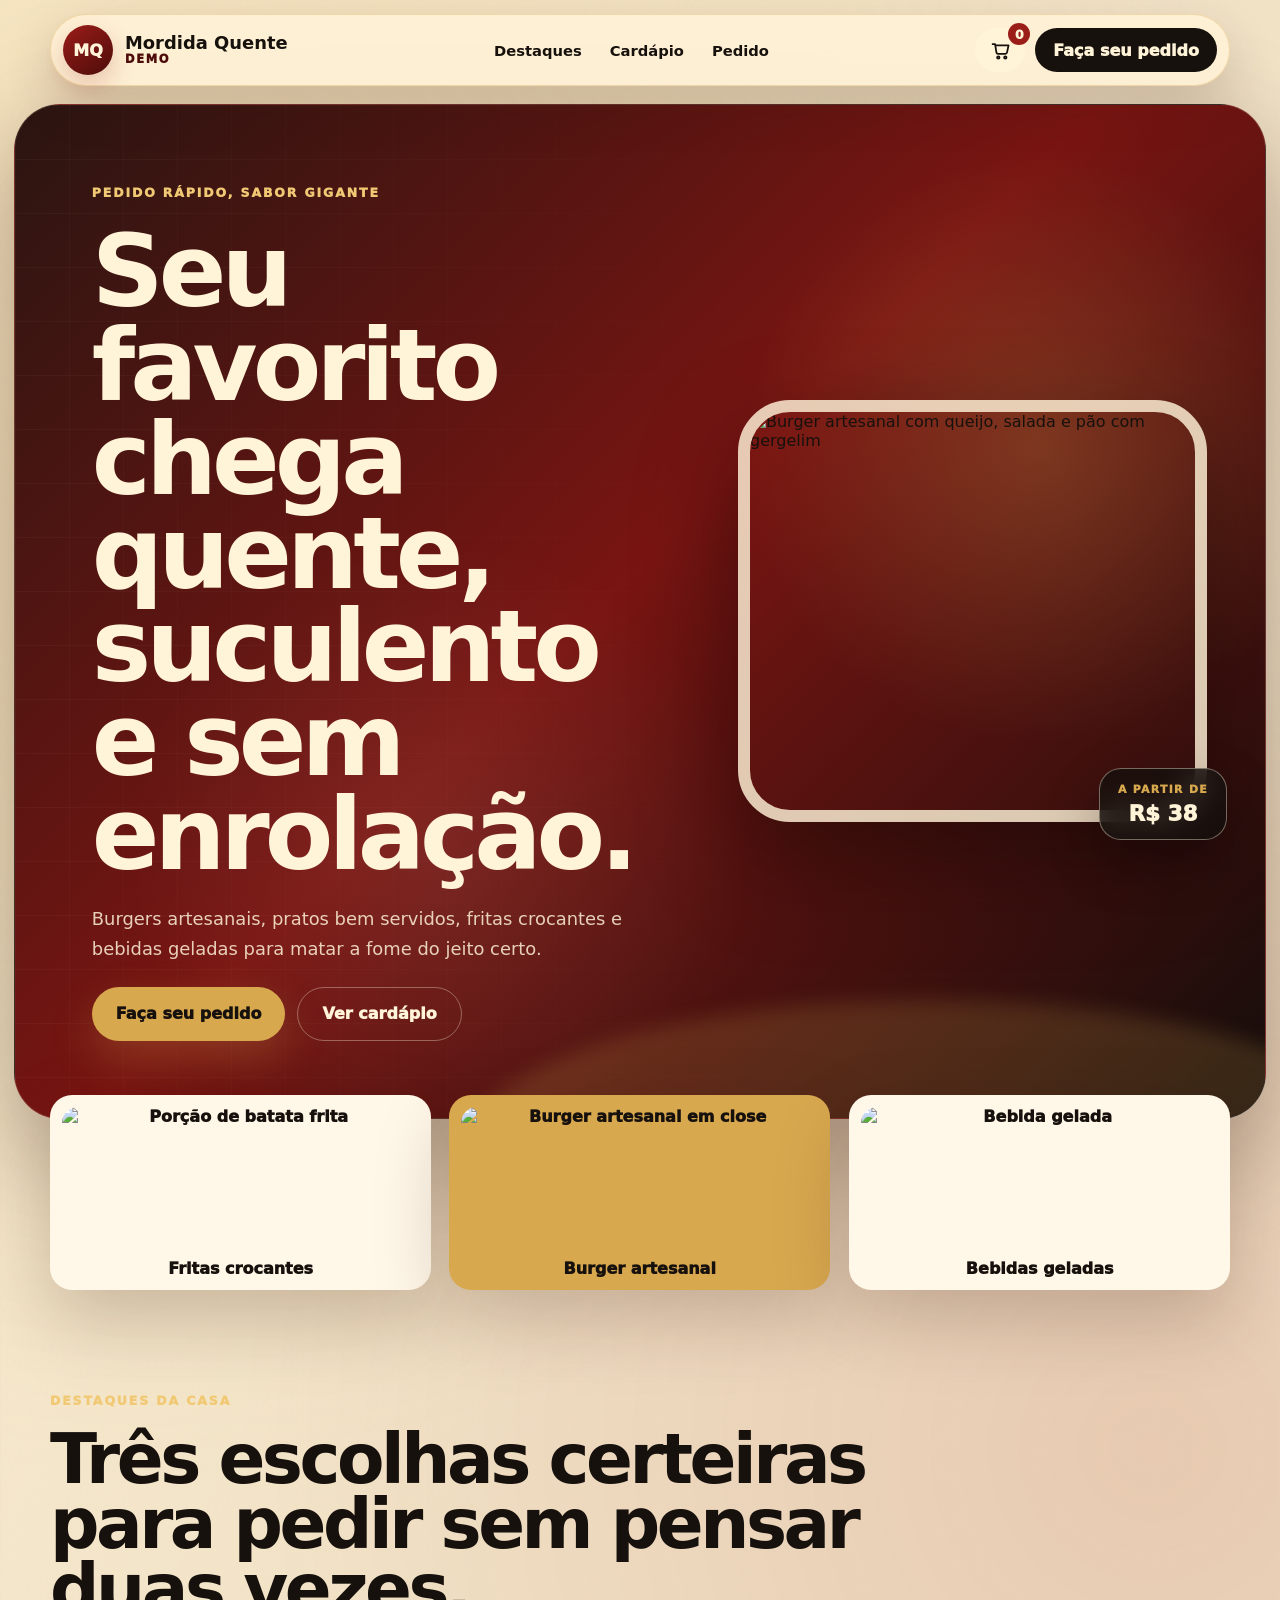
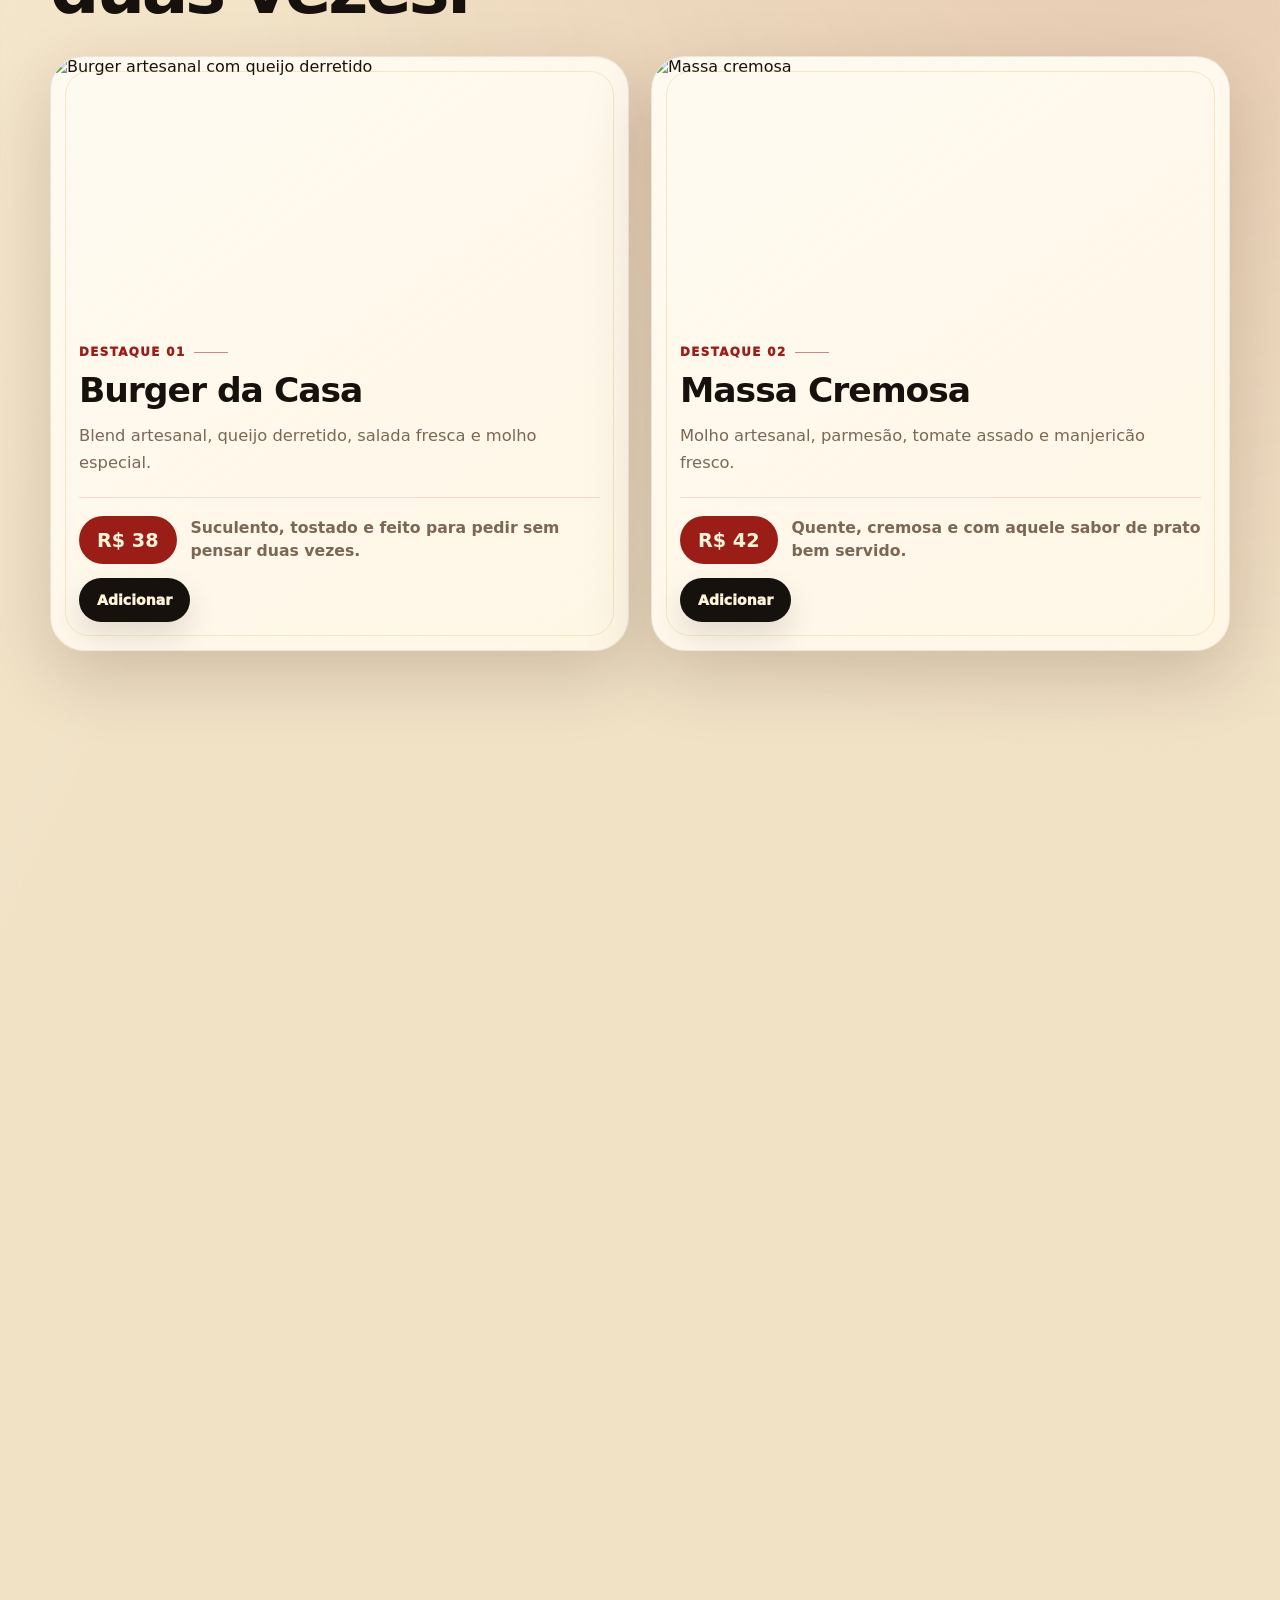
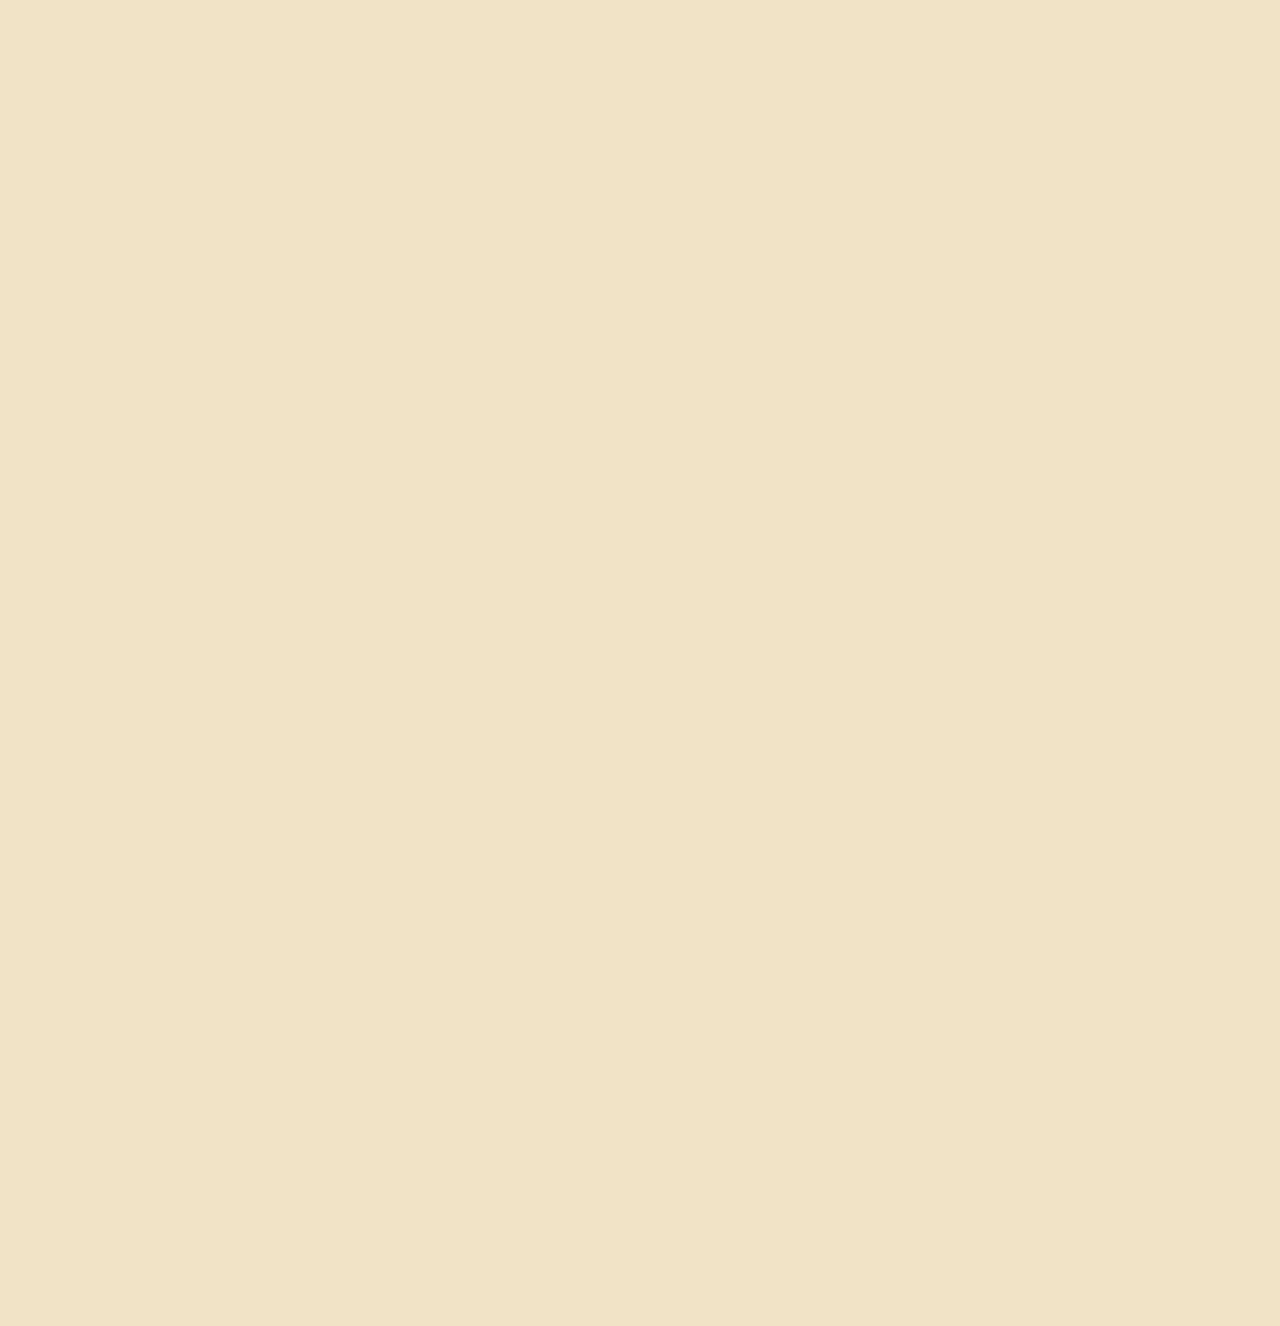
==== commit 37c1084b: "Add files via upload" ====
--- a/demo-restaurante/index.html
+++ b/demo-restaurante/index.html
@@ -386,11 +386,11 @@
     <footer class="footer">
       <div>
         <span>Mordida Quente Demo</span>
-        <ul class="footer-proof" aria-label="Destaques do atendimento">
-          <li>4,9 de avaliação</li>
-          <li>Mais de 2.000 pedidos</li>
-          <li>Entrega rápida</li>
-        </ul>
+        <div class="footer-rating" aria-label="Avaliação e reputação">
+          <strong>4,9</strong>
+          <span>Avaliação média</span>
+          <small>Mais de 2.000 pedidos preparados com entrega rápida.</small>
+        </div>
       </div>
       <a href="#inicio">Voltar ao topo</a>
     </footer>
--- a/demo-restaurante/styles.css
+++ b/demo-restaurante/styles.css
@@ -1029,37 +1029,46 @@
   font-weight: 950;
 }
 
-.footer-proof {
-  display: flex;
-  flex-wrap: wrap;
-  gap: 0;
-  list-style: none;
-}
-
-.footer-proof li {
-  position: relative;
-  color: rgba(75, 54, 39, 0.72);
-  font-size: 0.76rem;
-  font-weight: 850;
-  letter-spacing: 0.05em;
+.footer-rating {
+  display: grid;
+  width: fit-content;
+  grid-template-columns: auto 1fr;
+  gap: 2px 12px;
+  align-items: center;
+  padding: 12px 16px;
+  border: 1px solid rgba(155, 29, 24, 0.12);
+  border-radius: 18px;
+  background: rgba(255, 247, 232, 0.62);
+  box-shadow: 0 14px 34px rgba(48, 18, 8, 0.08);
+}
+
+.footer-rating strong {
+  grid-row: span 2;
+  color: var(--red);
+  font-size: 1.85rem;
+  line-height: 1;
+}
+
+.footer-rating strong::before {
+  content: "★";
+  margin-right: 5px;
+  color: var(--yellow);
+  font-size: 0.86rem;
+  vertical-align: 42%;
+}
+
+.footer-rating span {
+  color: var(--ink);
+  font-size: 0.82rem;
+  font-weight: 950;
+  letter-spacing: 0.08em;
   text-transform: uppercase;
 }
 
-.footer-proof li + li {
-  padding-left: 14px;
-  margin-left: 14px;
-}
-
-.footer-proof li + li::before {
-  content: "";
-  position: absolute;
-  left: 0;
-  top: 50%;
-  width: 4px;
-  height: 4px;
-  border-radius: 999px;
-  background: rgba(169, 23, 22, 0.5);
-  transform: translateY(-50%);
+.footer-rating small {
+  color: rgba(75, 54, 39, 0.74);
+  font-size: 0.86rem;
+  font-weight: 750;
 }
 
 .footer a {
@@ -1373,9 +1382,8 @@
     align-items: flex-start;
   }
 
-  .footer-proof {
-    display: grid;
-    gap: 8px;
+  .footer-rating {
+    width: 100%;
   }
 }
 
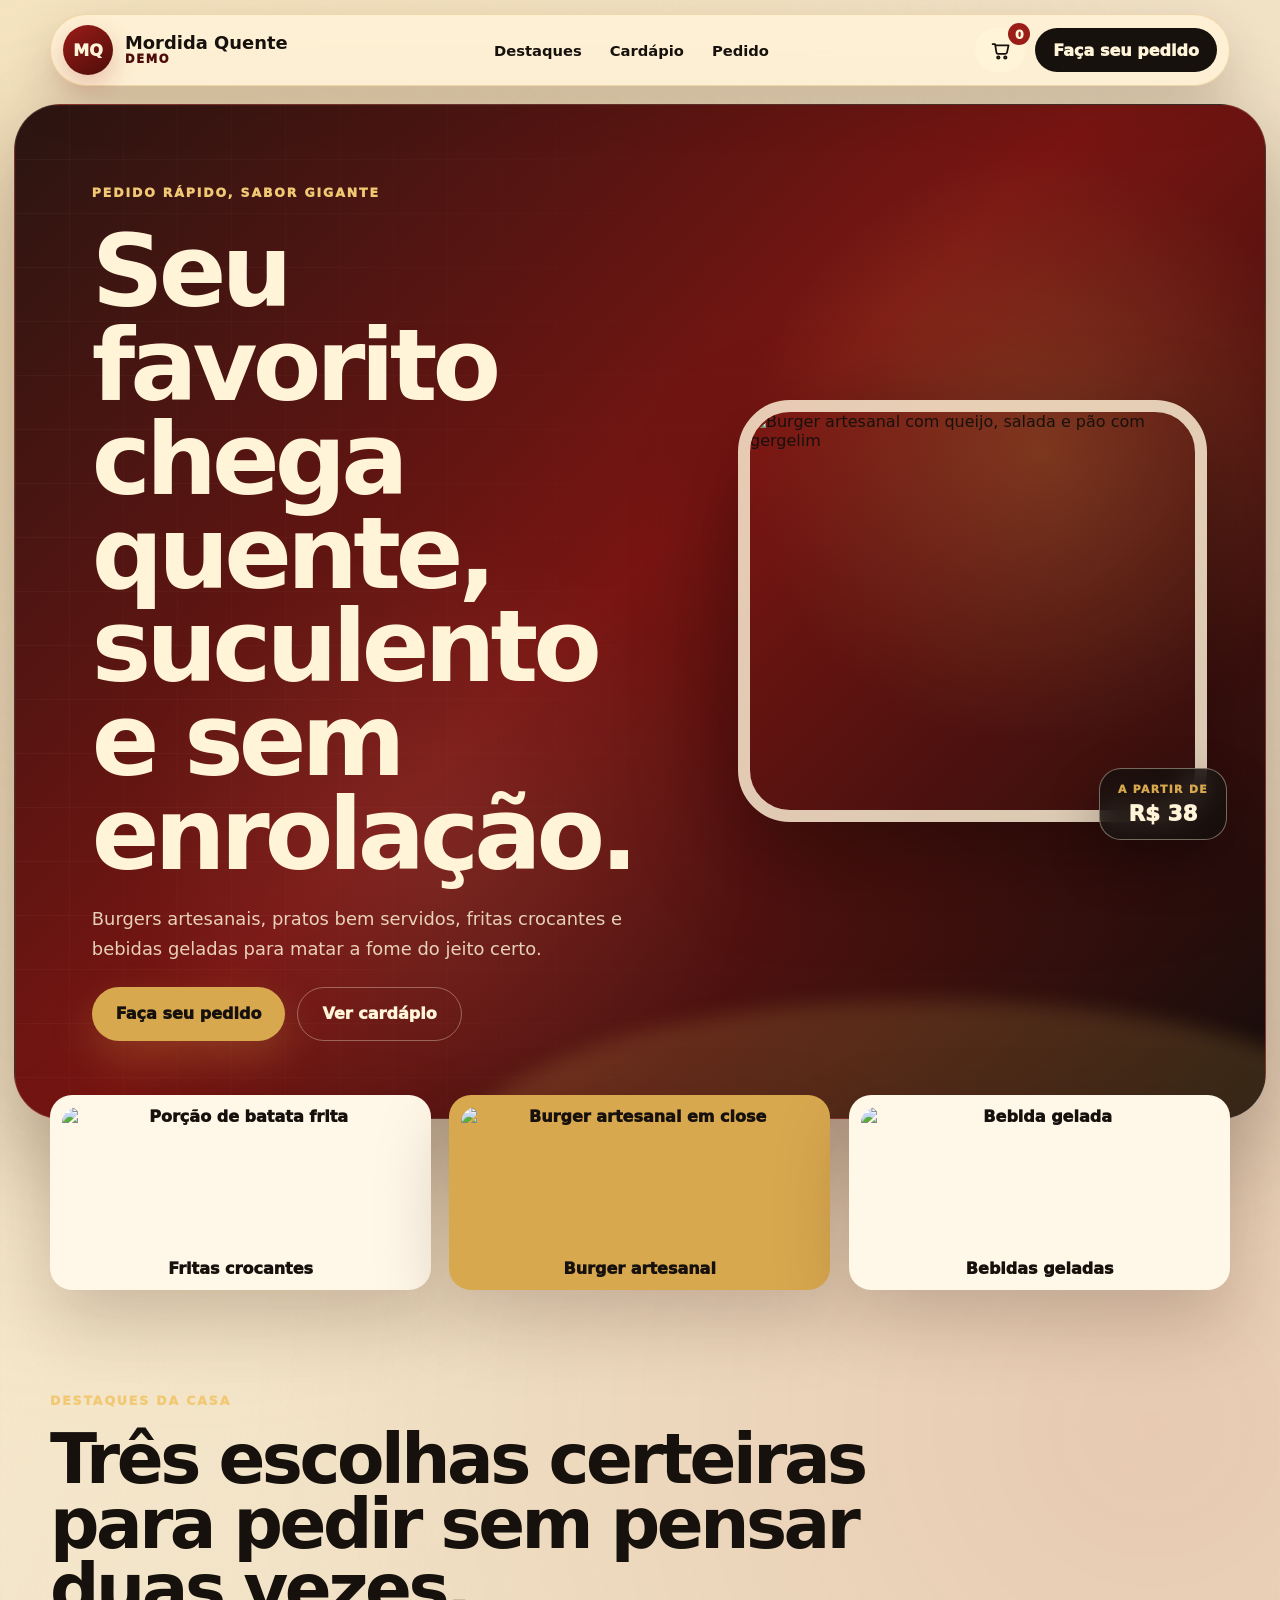
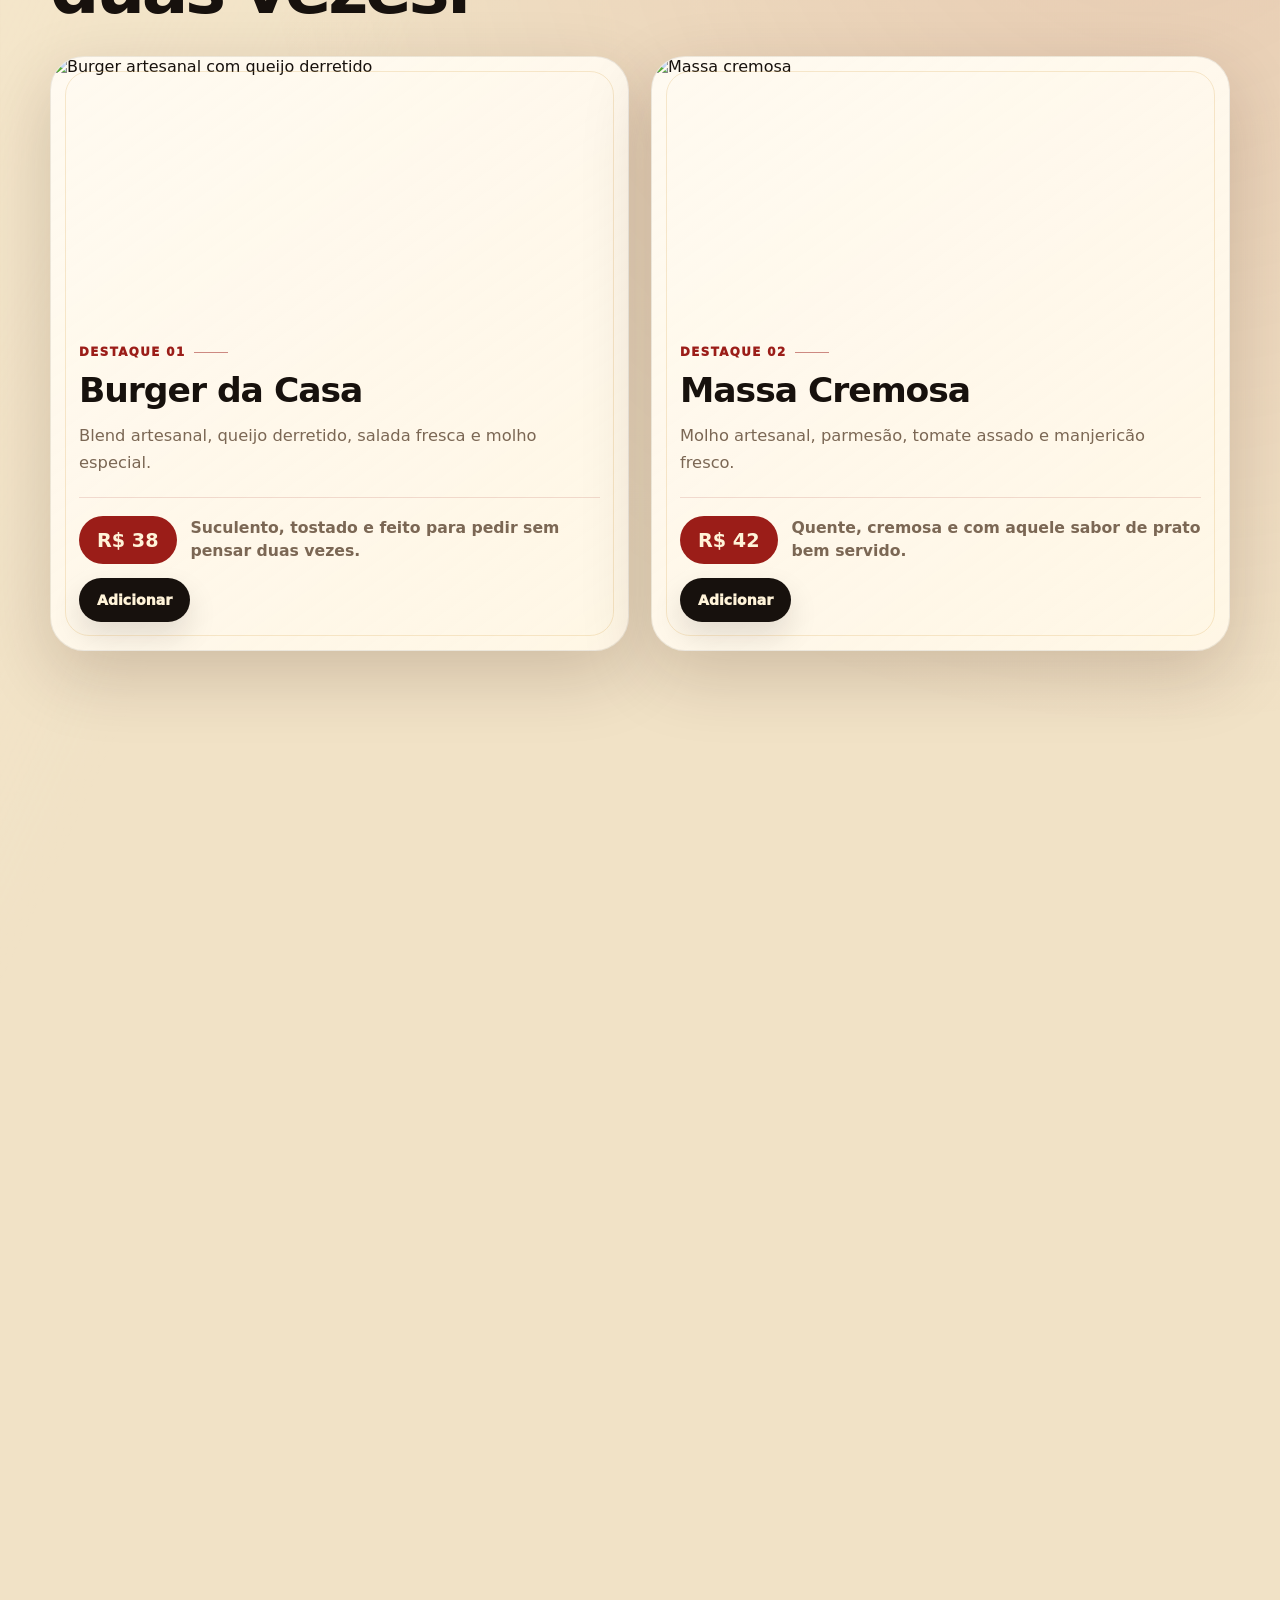
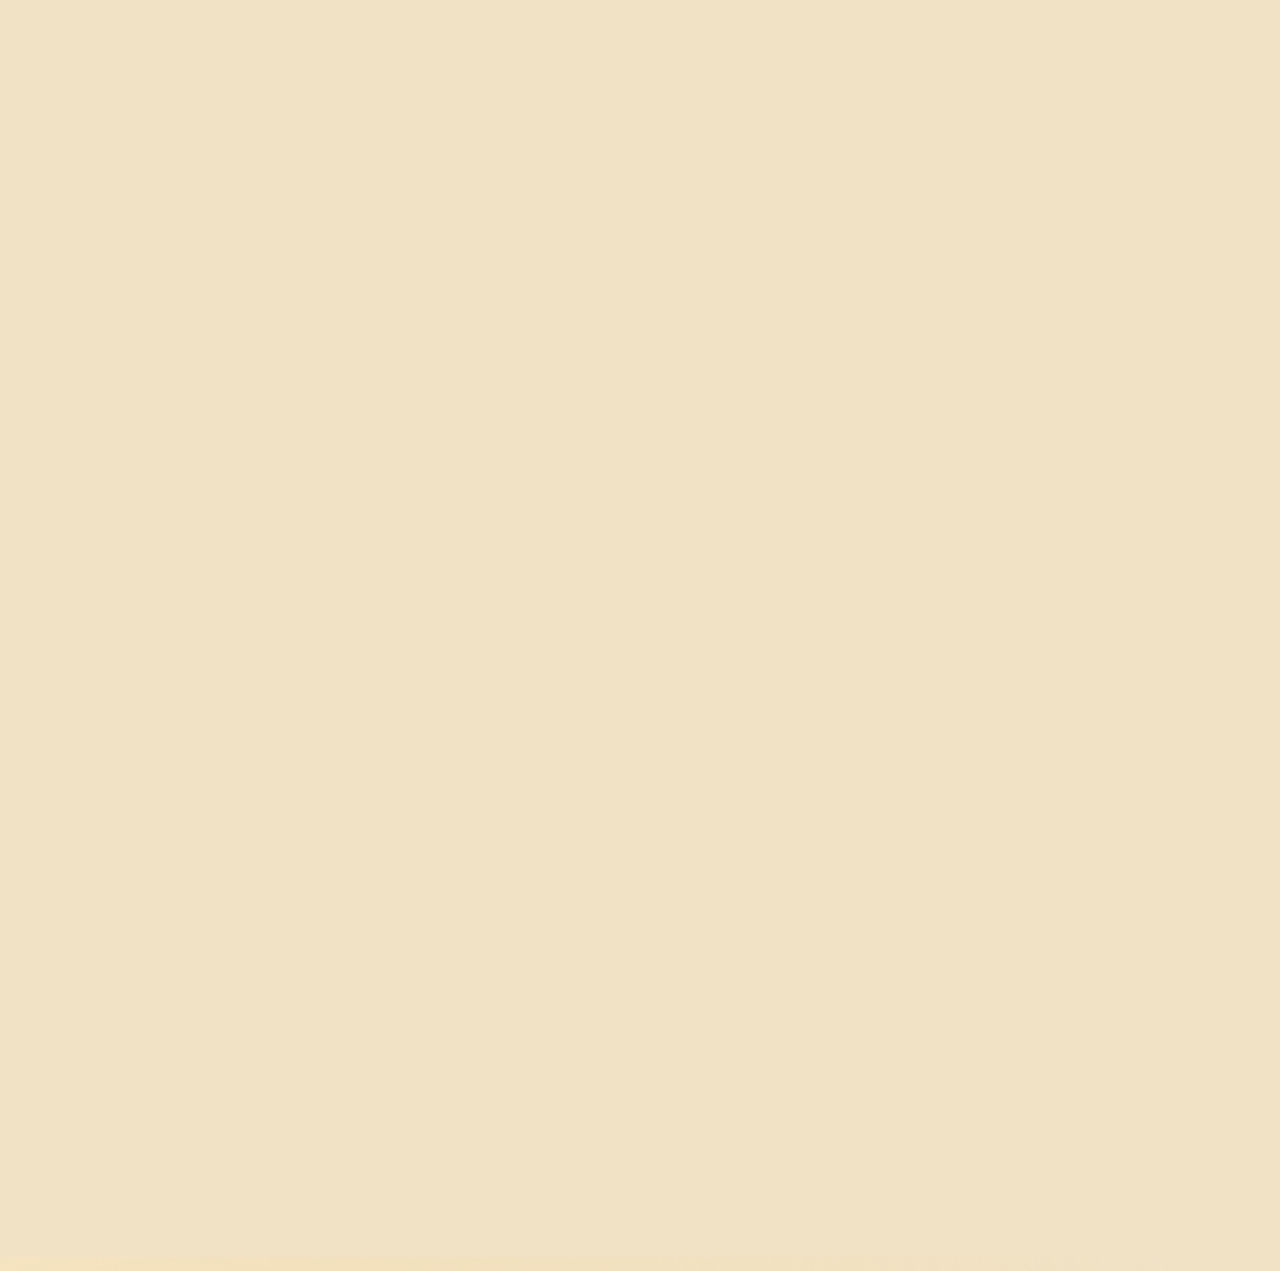
==== commit d4ef5ac1: "Add files via upload" ====
--- a/demo-restaurante/index.html
+++ b/demo-restaurante/index.html
@@ -386,11 +386,6 @@
     <footer class="footer">
       <div>
         <span>Mordida Quente Demo</span>
-        <div class="footer-rating" aria-label="Avaliação e reputação">
-          <strong>4,9</strong>
-          <span>Avaliação média</span>
-          <small>Mais de 2.000 pedidos preparados com entrega rápida.</small>
-        </div>
       </div>
       <a href="#inicio">Voltar ao topo</a>
     </footer>
--- a/demo-restaurante/styles.css
+++ b/demo-restaurante/styles.css
@@ -1029,48 +1029,6 @@
   font-weight: 950;
 }
 
-.footer-rating {
-  display: grid;
-  width: fit-content;
-  grid-template-columns: auto 1fr;
-  gap: 2px 12px;
-  align-items: center;
-  padding: 12px 16px;
-  border: 1px solid rgba(155, 29, 24, 0.12);
-  border-radius: 18px;
-  background: rgba(255, 247, 232, 0.62);
-  box-shadow: 0 14px 34px rgba(48, 18, 8, 0.08);
-}
-
-.footer-rating strong {
-  grid-row: span 2;
-  color: var(--red);
-  font-size: 1.85rem;
-  line-height: 1;
-}
-
-.footer-rating strong::before {
-  content: "★";
-  margin-right: 5px;
-  color: var(--yellow);
-  font-size: 0.86rem;
-  vertical-align: 42%;
-}
-
-.footer-rating span {
-  color: var(--ink);
-  font-size: 0.82rem;
-  font-weight: 950;
-  letter-spacing: 0.08em;
-  text-transform: uppercase;
-}
-
-.footer-rating small {
-  color: rgba(75, 54, 39, 0.74);
-  font-size: 0.86rem;
-  font-weight: 750;
-}
-
 .footer a {
   display: inline-flex;
   align-items: center;
@@ -1382,9 +1340,6 @@
     align-items: flex-start;
   }
 
-  .footer-rating {
-    width: 100%;
-  }
 }
 
 @media (prefers-reduced-motion: reduce) {
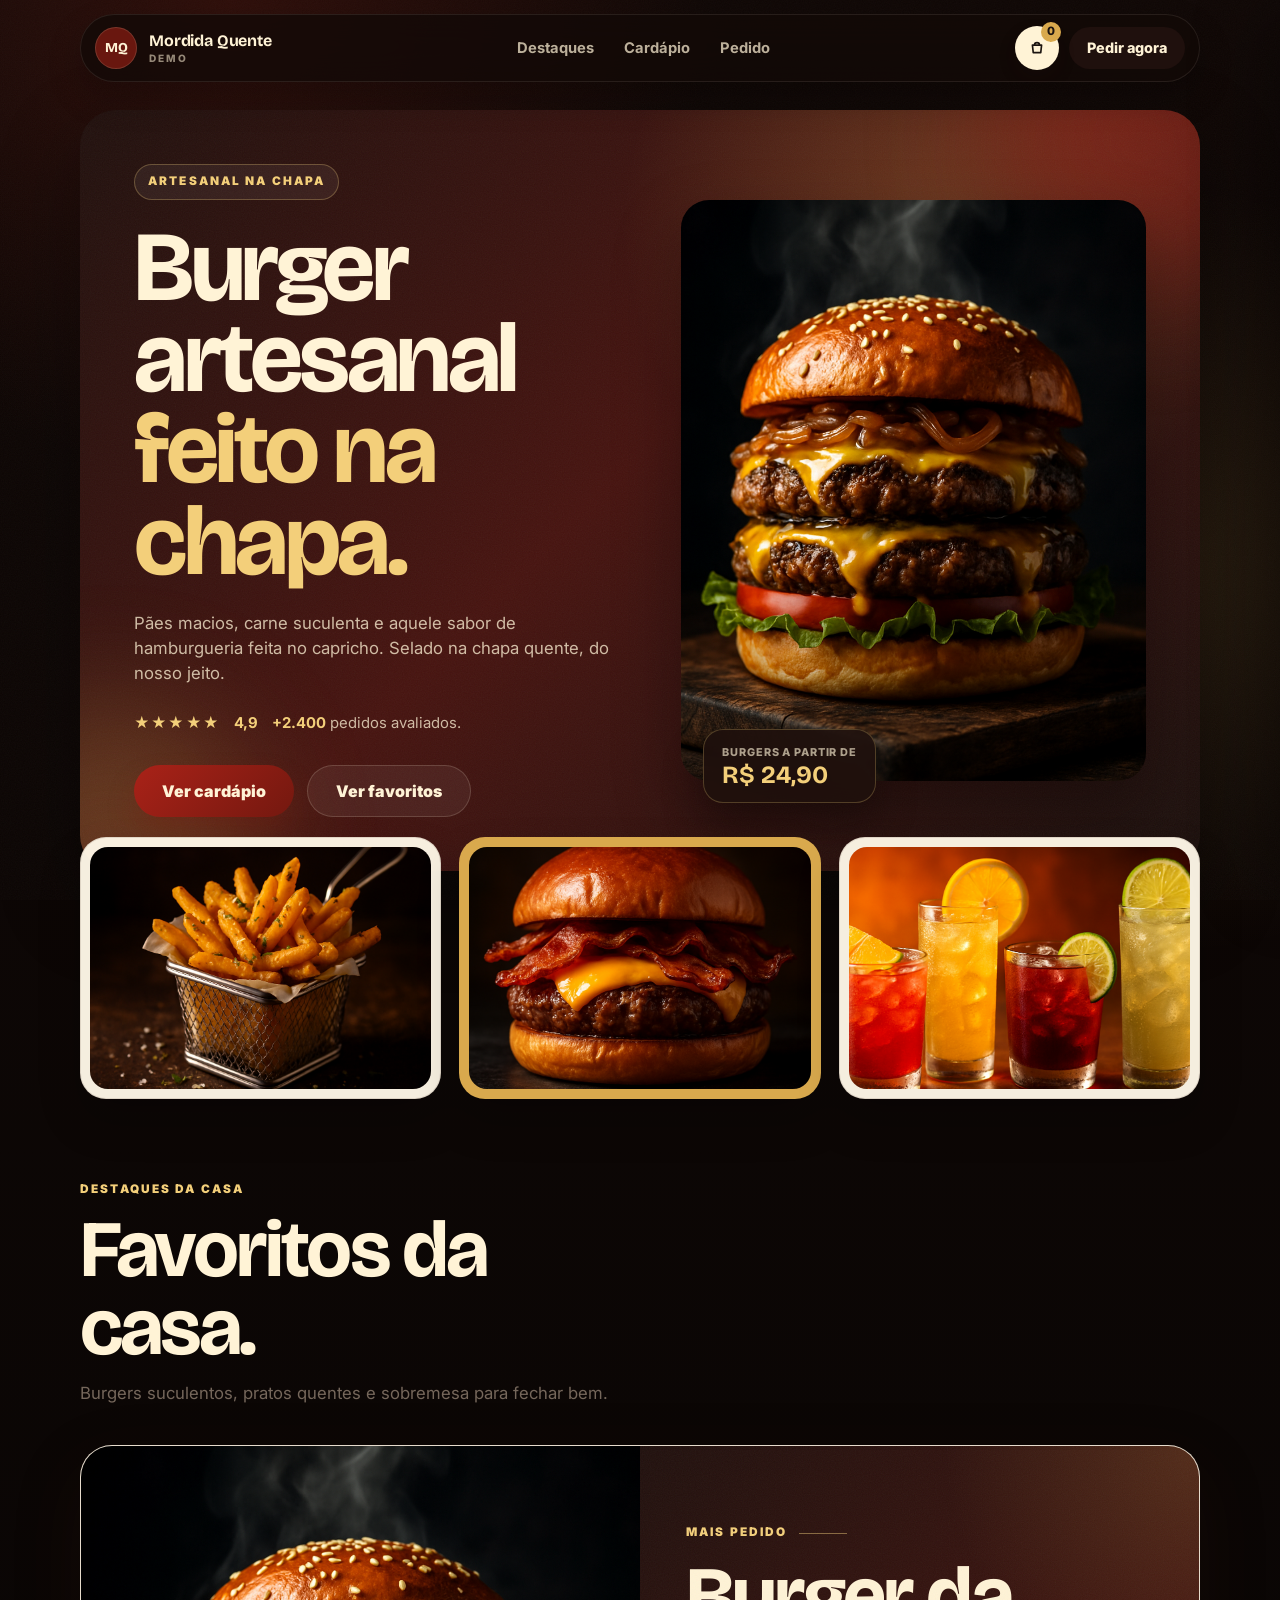
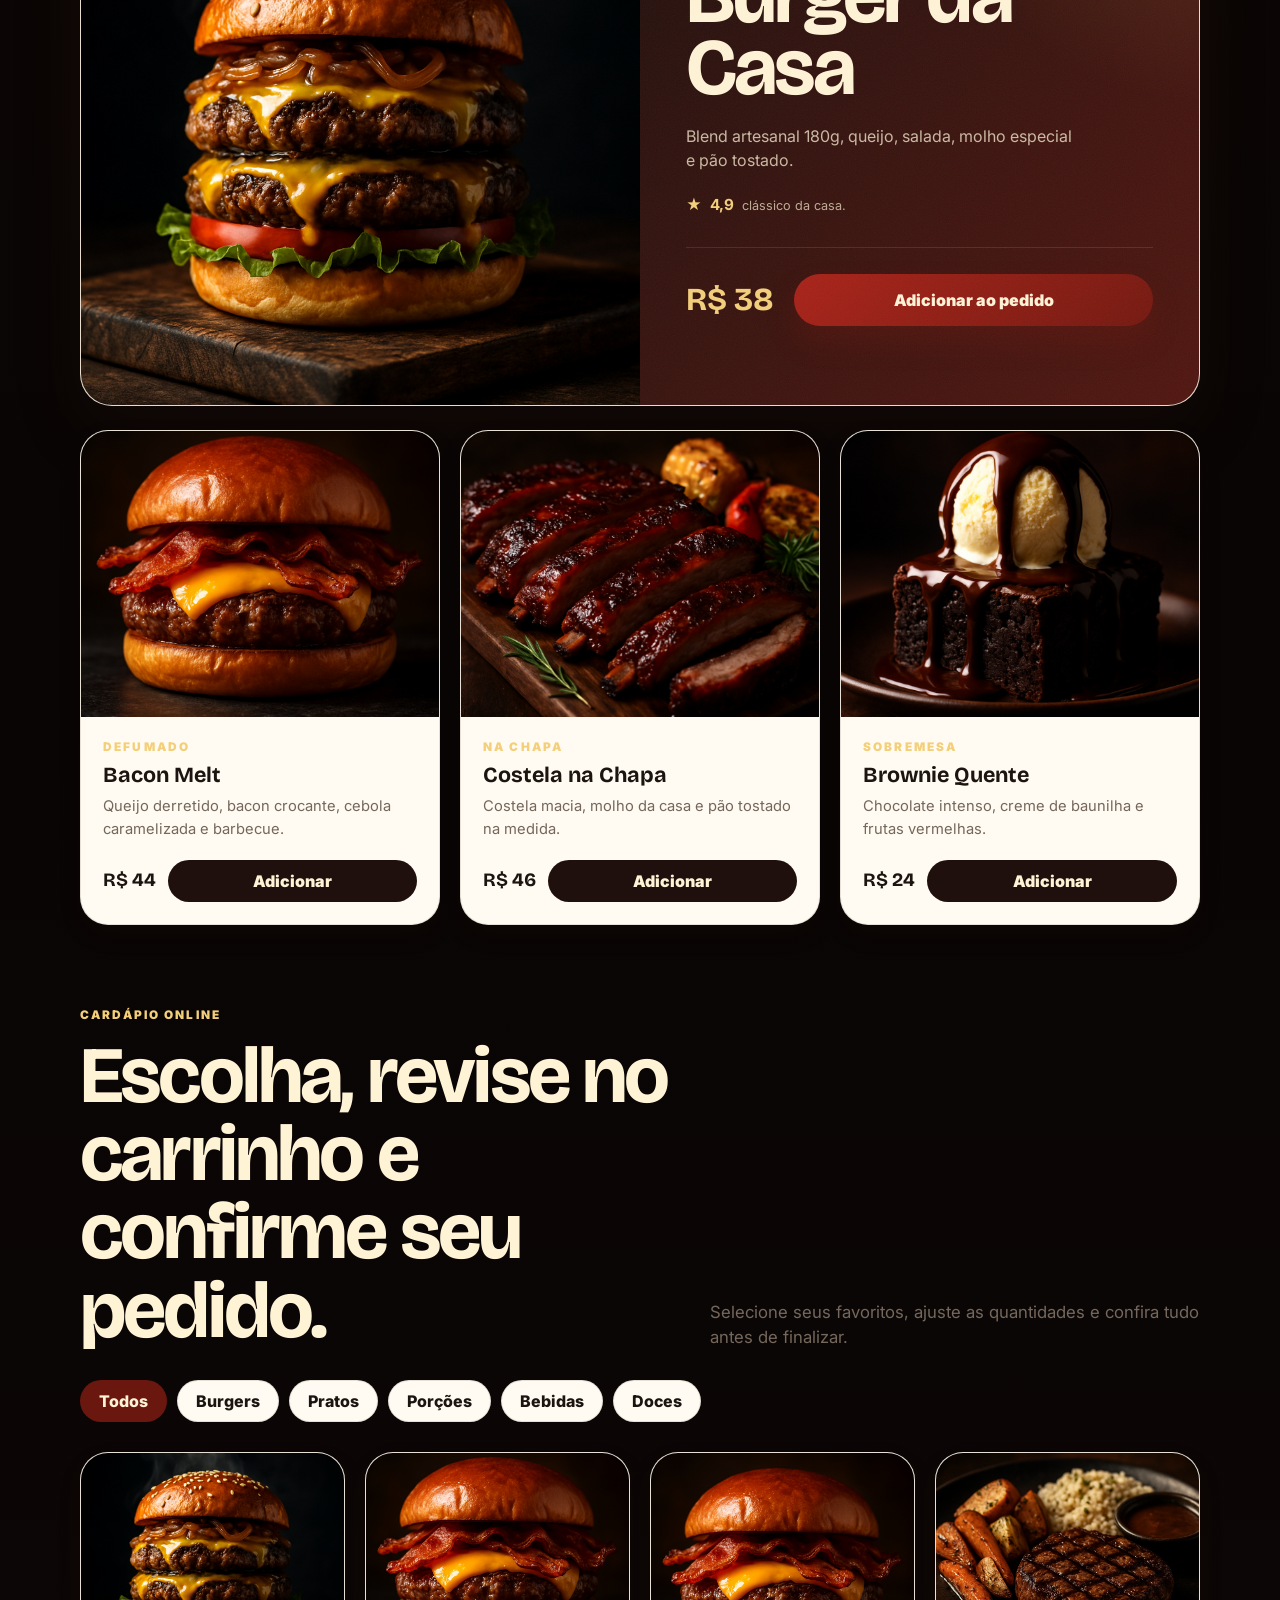
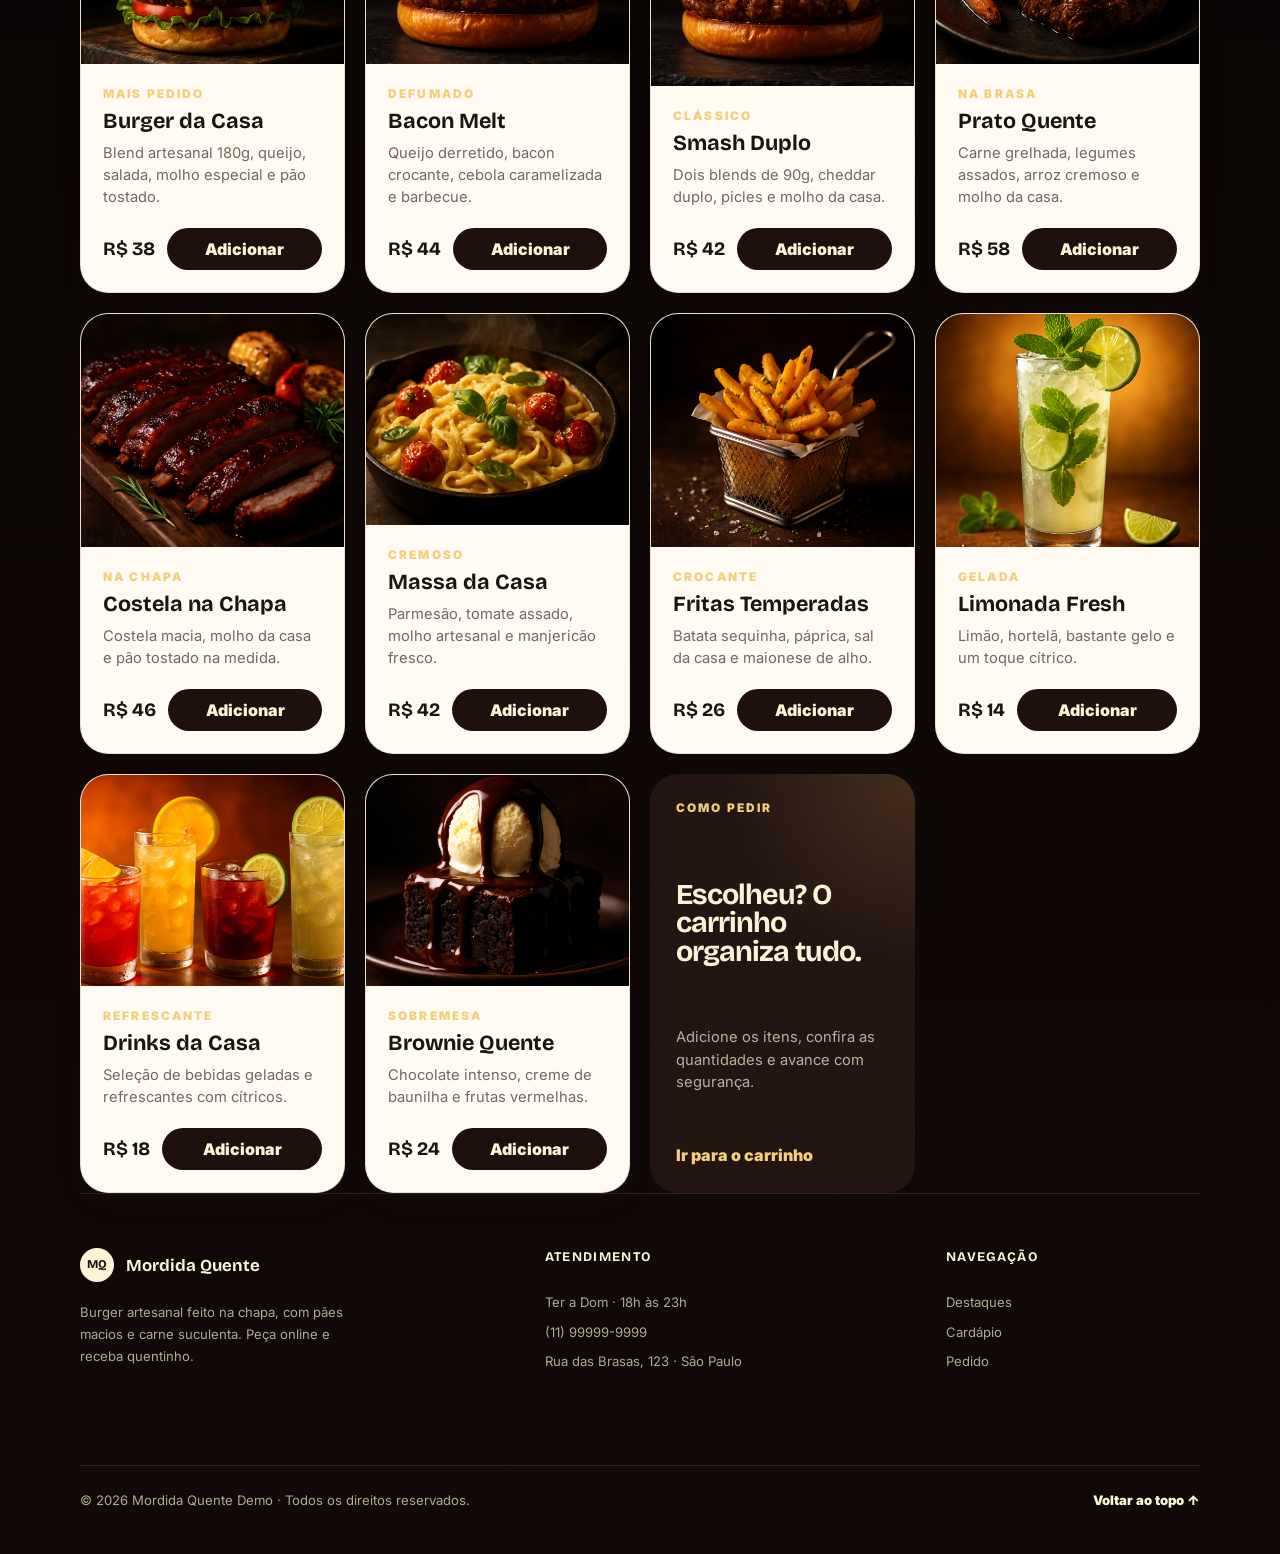
==== commit 0a9f0e63: "Atualiza demo de restaurante premium" ====
--- a/demo-restaurante/index.html
+++ b/demo-restaurante/index.html
@@ -1,395 +1,493 @@
-<!doctype html>
+<!DOCTYPE html>
 <html lang="pt-BR">
   <head>
     <meta charset="UTF-8" />
     <meta name="viewport" content="width=device-width, initial-scale=1.0" />
-    <title>Mordida Quente Demo | Cardápio online</title>
+    <title>Mordida Quente Demo | Cardápio online premium</title>
     <meta
       name="description"
-      content="Mordida Quente Demo, restaurante com cardápio online, burgers artesanais, pratos quentes, bebidas e pedidos pelo WhatsApp."
+      content="Cardápio online da Mordida Quente Demo, com burgers artesanais, pratos, porções, bebidas e sobremesas."
     />
-    <link rel="stylesheet" href="./styles.css" />
+    <link rel="preconnect" href="https://fonts.googleapis.com" />
+    <link rel="preconnect" href="https://fonts.gstatic.com" crossorigin />
+    <link
+      href="https://fonts.googleapis.com/css2?family=Bricolage+Grotesque:wght@600;700;800&family=Inter:wght@400;500;600;700;800&display=swap"
+      rel="stylesheet"
+    />
+    <link rel="stylesheet" href="styles.css" />
   </head>
   <body>
     <header class="site-header">
-      <a class="brand" href="#inicio" aria-label="Mordida Quente Demo">
-        <span class="brand-badge">MQ</span>
-        <span>
-          <strong>Mordida Quente</strong>
-          <small>Demo</small>
-        </span>
-      </a>
-
-      <nav class="nav-links" aria-label="Navegação principal">
-        <a href="#combos">Destaques</a>
-        <a href="#cardapio">Cardápio</a>
-        <a href="#pedido">Pedido</a>
-      </nav>
-
-      <div class="header-actions">
-        <a class="cart-link" href="#pedido" aria-label="Abrir carrinho">
-          <svg aria-hidden="true" viewBox="0 0 24 24">
-            <path d="M6.2 6h15l-1.7 8.2a2 2 0 0 1-2 1.6H9.3a2 2 0 0 1-2-1.7L5.8 4.8H3" />
-            <circle cx="9.5" cy="20" r="1.4" />
-            <circle cx="17.5" cy="20" r="1.4" />
-          </svg>
-          <span data-header-count>0</span>
+      <div class="header-shell">
+        <a class="brand" href="#inicio" aria-label="Mordida Quente Demo, início">
+          <span class="brand-mark">MQ</span>
+          <span class="brand-text">
+            <strong>Mordida Quente</strong>
+            <small>Demo</small>
+          </span>
         </a>
-        <a class="header-cta" href="#cardapio" data-smart-order>Faça seu pedido</a>
+
+        <nav class="desktop-nav" aria-label="Navegação principal">
+          <a href="#destaques">Destaques</a>
+          <a href="#cardapio">Cardápio</a>
+          <a href="#pedido" data-open-cart>Pedido</a>
+        </nav>
+
+        <div class="header-actions">
+          <a class="cart-button" href="#pedido" aria-label="Abrir carrinho" data-open-cart>
+            <span class="cart-icon" aria-hidden="true">
+              <svg viewBox="0 0 24 24" focusable="false">
+                <path d="M6.5 8.5h11l-1 9h-9l-1-9Z"></path>
+                <path d="M9 8.5a3 3 0 0 1 6 0"></path>
+              </svg>
+            </span>
+            <span class="cart-count" data-cart-badge>0</span>
+          </a>
+          <a class="header-cta" href="#cardapio">Pedir agora</a>
+        </div>
       </div>
     </header>
 
     <main>
       <section class="hero" id="inicio">
-        <div class="hero-panel">
-          <div class="hero-copy">
-            <p class="eyebrow">Pedido rápido, sabor gigante</p>
-            <h1>Seu favorito chega quente, suculento e sem enrolação.</h1>
-            <p>
-              Burgers artesanais, pratos bem servidos, fritas crocantes e bebidas
-              geladas para matar a fome do jeito certo.
-            </p>
-            <div class="hero-actions">
-              <a class="button primary" href="#cardapio" data-smart-order>Faça seu pedido</a>
-              <a class="button ghost" href="#cardapio">Ver cardápio</a>
-            </div>
-          </div>
-
-          <div class="hero-food" aria-label="Burger artesanal em destaque">
-            <div class="hero-image-frame">
-              <img
-                src="https://images.unsplash.com/photo-1550547660-d9450f859349?auto=format&fit=crop&w=1200&q=90"
-                alt="Burger artesanal com queijo, salada e pão com gergelim"
-              />
-              <span class="price-bubble">
-                <small>A partir de</small>
-                R$ 38
-              </span>
+        <div class="hero-card grain">
+          <div class="hero-glow hero-glow-primary" aria-hidden="true"></div>
+          <div class="hero-glow hero-glow-gold" aria-hidden="true"></div>
+
+          <div class="hero-content">
+            <div class="hero-copy">
+              <span class="hero-tag">Artesanal na chapa</span>
+              <h1>Burger artesanal <span>feito na chapa.</span></h1>
+              <p>
+                Pães macios, carne suculenta e aquele sabor de hamburgueria
+                feita no capricho. Selado na chapa quente, do nosso jeito.
+              </p>
+
+              <div class="hero-rating" aria-label="Avaliação média">
+                <span class="stars" aria-hidden="true">★★★★★</span>
+                <strong>4,9</strong>
+                <span><strong>+2.400</strong> pedidos avaliados.</span>
+              </div>
+
+              <div class="hero-actions">
+                <a class="button button-primary" href="#cardapio">Ver cardápio</a>
+                <a class="button button-soft" href="#destaques">Ver favoritos</a>
+              </div>
+            </div>
+
+            <div class="hero-media">
+              <div class="hero-image">
+                <img
+                  src="assets/images/hero-burger.png"
+                  alt="Hambúrguer artesanal com carne suculenta, queijo derretido e pão brioche selado na chapa"
+                />
+              </div>
+              <div class="hero-price">
+                <span>Burgers a partir de</span>
+                <strong>R$ 24,90</strong>
+              </div>
             </div>
           </div>
         </div>
       </section>
 
-      <section class="snap-strip" aria-label="Destaques rápidos">
-        <article>
-          <img
-            src="https://images.unsplash.com/photo-1576107232684-1279f390859f?auto=format&fit=crop&w=500&q=85"
-            alt="Porção de batata frita"
-          />
+      <section class="category-strip" aria-label="Categorias em destaque">
+        <a class="category-card" href="#cardapio">
+          <img src="assets/images/fritas.png" alt="Porção de fritas crocantes" />
           <span>Fritas crocantes</span>
+        </a>
+        <a class="category-card is-highlight" href="#cardapio">
+          <img src="assets/images/bacon-burger.png" alt="Burger artesanal com queijo e bacon" />
+          <span>Burger artesanal</span>
+        </a>
+        <a class="category-card" href="#cardapio">
+          <img src="assets/images/bebidas.png" alt="Bebidas geladas servidas com gelo" />
+          <span>Bebidas geladas</span>
+        </a>
+      </section>
+
+      <section class="section favorites" id="destaques">
+        <header class="section-header">
+          <span>Destaques da casa</span>
+          <h2>Favoritos da casa.</h2>
+          <p>Burgers suculentos, pratos quentes e sobremesa para fechar bem.</p>
+        </header>
+
+        <article class="featured-card" data-name="Burger da Casa" data-price="38">
+          <div class="featured-image">
+            <img src="assets/images/hero-burger.png" alt="Burger da Casa com queijo derretido" />
+          </div>
+          <div class="featured-content grain">
+            <div class="feature-label">
+              <span>Mais pedido</span>
+              <i aria-hidden="true"></i>
+            </div>
+            <h3>Burger da Casa</h3>
+            <p>Blend artesanal 180g, queijo, salada, molho especial e pão tostado.</p>
+            <div class="rating-line">
+              <span aria-hidden="true">★</span>
+              <strong>4,9</strong>
+              <small>clássico da casa.</small>
+            </div>
+            <div class="featured-order">
+              <strong>R$ 38</strong>
+              <button class="button button-primary add-to-cart" type="button">
+                Adicionar ao pedido
+              </button>
+            </div>
+          </div>
         </article>
-        <article class="active">
-          <img
-            src="https://images.unsplash.com/photo-1551782450-a2132b4ba21d?auto=format&fit=crop&w=500&q=85"
-            alt="Burger artesanal em close"
-          />
-          <span>Burger artesanal</span>
-        </article>
-        <article>
-          <img
-            src="https://images.unsplash.com/photo-1544145945-f90425340c7e?auto=format&fit=crop&w=500&q=85"
-            alt="Bebida gelada"
-          />
-          <span>Bebidas geladas</span>
-        </article>
-      </section>
-
-      <section class="section hot-combos" id="combos">
-        <div class="section-heading">
-          <p class="eyebrow">Destaques da casa</p>
-          <h2>Três escolhas certeiras para pedir sem pensar duas vezes.</h2>
-        </div>
-
-        <div class="combo-grid">
-          <article class="combo-card" data-name="Burger da Casa" data-price="38">
-            <img
-              src="https://images.unsplash.com/photo-1568901346375-23c9450c58cd?auto=format&fit=crop&w=800&q=88"
-              alt="Burger artesanal com queijo derretido"
-            />
-            <div>
-              <span class="highlight-number">Destaque 01</span>
-              <h3>Burger da Casa</h3>
-              <p>Blend artesanal, queijo derretido, salada fresca e molho especial.</p>
-              <div class="combo-summary">
-                <strong>R$ 38</strong>
-                <span>Suculento, tostado e feito para pedir sem pensar duas vezes.</span>
-              </div>
-              <button class="add-button combo-add" type="button">Adicionar</button>
-            </div>
-          </article>
-
-          <article class="combo-card" data-name="Massa Cremosa" data-price="42">
-            <img
-              src="https://images.unsplash.com/photo-1551183053-bf91a1d81141?auto=format&fit=crop&w=800&q=88"
-              alt="Massa cremosa"
-            />
-            <div>
-              <span class="highlight-number">Destaque 02</span>
-              <h3>Massa Cremosa</h3>
-              <p>Molho artesanal, parmesão, tomate assado e manjericão fresco.</p>
-              <div class="combo-summary">
-                <strong>R$ 42</strong>
-                <span>Quente, cremosa e com aquele sabor de prato bem servido.</span>
-              </div>
-              <button class="add-button combo-add" type="button">Adicionar</button>
-            </div>
-          </article>
-
-          <article class="combo-card" data-name="Costela Desfiada" data-price="46">
-            <img
-              src="https://images.unsplash.com/photo-1529193591184-b1d58069ecdd?auto=format&fit=crop&w=800&q=88"
-              alt="Costela servida com acompanhamentos"
-            />
-            <div>
-              <span class="highlight-number">Destaque 03</span>
-              <h3>Costela Desfiada</h3>
-              <p>Costela macia, molho da casa, pão tostado e finalização na chapa.</p>
-              <div class="combo-summary">
-                <strong>R$ 46</strong>
-                <span>Intensa, macia e perfeita para quem gosta de sabor marcante.</span>
-              </div>
-              <button class="add-button combo-add" type="button">Adicionar</button>
-            </div>
-          </article>
-
-          <article class="combo-card" data-name="Brownie Quente" data-price="24">
-            <img
-              src="https://images.unsplash.com/photo-1606313564200-e75d5e30476c?auto=format&fit=crop&w=800&q=88"
-              alt="Brownie quente com chocolate"
-            />
-            <div>
-              <span class="highlight-number">Destaque 04</span>
-              <h3>Brownie Quente</h3>
-              <p>Chocolate intenso, creme de baunilha e frutas vermelhas.</p>
-              <div class="combo-summary">
-                <strong>R$ 24</strong>
-                <span>Para fechar o pedido com uma sobremesa cremosa e marcante.</span>
-              </div>
-              <button class="add-button combo-add" type="button">Adicionar</button>
-            </div>
-          </article>
-        </div>
-      </section>
-
-      <section class="menu-zone" id="cardapio">
-        <div class="menu-header">
-          <div>
-            <p class="eyebrow">Cardápio online</p>
-            <h2>Monte seu pedido sem perder tempo.</h2>
-          </div>
-          <p>
-            Filtre por categoria, adicione seus favoritos ao carrinho e finalize
-            o pedido com endereço e pagamento antes de chamar no WhatsApp.
-          </p>
-        </div>
-
-        <div class="tabs" role="tablist" aria-label="Categorias do cardápio">
-          <button class="tab active" type="button" data-filter="todos">Todos</button>
-          <button class="tab" type="button" data-filter="burger">Burgers</button>
-          <button class="tab" type="button" data-filter="prato">Pratos</button>
-          <button class="tab" type="button" data-filter="porcao">Porções</button>
-          <button class="tab" type="button" data-filter="bebida">Bebidas</button>
-          <button class="tab" type="button" data-filter="doce">Doces</button>
-        </div>
-
-        <div class="product-grid">
-          <article class="product-card" data-category="burger" data-name="Burger da Casa" data-price="38">
-            <img
-              src="https://images.unsplash.com/photo-1551782450-a2132b4ba21d?auto=format&fit=crop&w=700&q=86"
-              alt="Burger clássico"
-            />
-            <div>
-              <span>Clássico</span>
-              <h3>Burger da Casa</h3>
-              <p>Blend artesanal, queijo, salada, molho especial e pão tostado.</p>
-              <strong>R$ 38</strong>
-              <button class="add-button" type="button">Adicionar</button>
-            </div>
-          </article>
-
-          <article class="product-card" data-category="burger" data-name="Bacon Melt" data-price="44">
-            <img
-              src="https://images.unsplash.com/photo-1571091718767-18b5b1457add?auto=format&fit=crop&w=700&q=86"
-              alt="Burger com bacon"
-            />
+
+        <div class="side-grid">
+          <article class="food-card" data-name="Bacon Melt" data-price="44">
+            <img src="assets/images/bacon-burger.png" alt="Bacon Melt com queijo derretido" />
             <div>
               <span>Defumado</span>
               <h3>Bacon Melt</h3>
               <p>Queijo derretido, bacon crocante, cebola caramelizada e barbecue.</p>
-              <strong>R$ 44</strong>
-              <button class="add-button" type="button">Adicionar</button>
-            </div>
-          </article>
-
-          <article class="product-card" data-category="prato" data-name="Prato Quente" data-price="58">
-            <img
-              src="https://images.unsplash.com/photo-1544025162-d76694265947?auto=format&fit=crop&w=700&q=86"
-              alt="Prato com carne e legumes"
-            />
+              <div class="card-order">
+                <strong>R$ 44</strong>
+                <button class="add-to-cart" type="button">Adicionar</button>
+              </div>
+            </div>
+          </article>
+
+          <article class="food-card" data-name="Costela na Chapa" data-price="46">
+            <img src="assets/images/costela.png" alt="Costela na chapa com pão tostado" />
+            <div>
+              <span>Na chapa</span>
+              <h3>Costela na Chapa</h3>
+              <p>Costela macia, molho da casa e pão tostado na medida.</p>
+              <div class="card-order">
+                <strong>R$ 46</strong>
+                <button class="add-to-cart" type="button">Adicionar</button>
+              </div>
+            </div>
+          </article>
+
+          <article class="food-card" data-name="Brownie Quente" data-price="24">
+            <img src="assets/images/brownie.png" alt="Brownie quente com creme e frutas vermelhas" />
+            <div>
+              <span>Sobremesa</span>
+              <h3>Brownie Quente</h3>
+              <p>Chocolate intenso, creme de baunilha e frutas vermelhas.</p>
+              <div class="card-order">
+                <strong>R$ 24</strong>
+                <button class="add-to-cart" type="button">Adicionar</button>
+              </div>
+            </div>
+          </article>
+        </div>
+      </section>
+
+      <section class="section menu-section" id="cardapio">
+        <div class="menu-heading">
+          <div>
+            <span>Cardápio online</span>
+            <h2>Escolha, revise no carrinho e confirme seu pedido.</h2>
+          </div>
+          <p>
+            Selecione seus favoritos, ajuste as quantidades e confira tudo antes
+            de finalizar.
+          </p>
+        </div>
+
+        <div class="filters" role="tablist" aria-label="Categorias do cardápio">
+          <button class="filter active" type="button" data-filter="Todos">Todos</button>
+          <button class="filter" type="button" data-filter="Burgers">Burgers</button>
+          <button class="filter" type="button" data-filter="Pratos">Pratos</button>
+          <button class="filter" type="button" data-filter="Porções">Porções</button>
+          <button class="filter" type="button" data-filter="Bebidas">Bebidas</button>
+          <button class="filter" type="button" data-filter="Doces">Doces</button>
+        </div>
+
+        <div class="product-grid">
+          <article class="product-card" data-category="Burgers" data-name="Burger da Casa" data-price="38">
+            <img src="assets/images/hero-burger.png" alt="Burger da Casa" />
+            <div>
+              <span>Mais pedido</span>
+              <h3>Burger da Casa</h3>
+              <p>Blend artesanal 180g, queijo, salada, molho especial e pão tostado.</p>
+              <div class="product-order">
+                <strong>R$ 38</strong>
+                <button class="add-to-cart" type="button">Adicionar</button>
+              </div>
+            </div>
+          </article>
+
+          <article class="product-card" data-category="Burgers" data-name="Bacon Melt" data-price="44">
+            <img src="assets/images/bacon-burger.png" alt="Bacon Melt" />
+            <div>
+              <span>Defumado</span>
+              <h3>Bacon Melt</h3>
+              <p>Queijo derretido, bacon crocante, cebola caramelizada e barbecue.</p>
+              <div class="product-order">
+                <strong>R$ 44</strong>
+                <button class="add-to-cart" type="button">Adicionar</button>
+              </div>
+            </div>
+          </article>
+
+          <article class="product-card" data-category="Burgers" data-name="Smash Duplo" data-price="42">
+            <img src="assets/images/bacon-burger.png" alt="Smash Duplo" />
+            <div>
+              <span>Clássico</span>
+              <h3>Smash Duplo</h3>
+              <p>Dois blends de 90g, cheddar duplo, picles e molho da casa.</p>
+              <div class="product-order">
+                <strong>R$ 42</strong>
+                <button class="add-to-cart" type="button">Adicionar</button>
+              </div>
+            </div>
+          </article>
+
+          <article class="product-card" data-category="Pratos" data-name="Prato Quente" data-price="58">
+            <img src="assets/images/prato.png" alt="Prato quente com carne grelhada" />
             <div>
               <span>Na brasa</span>
               <h3>Prato Quente</h3>
               <p>Carne grelhada, legumes assados, arroz cremoso e molho da casa.</p>
-              <strong>R$ 58</strong>
-              <button class="add-button" type="button">Adicionar</button>
-            </div>
-          </article>
-
-          <article class="product-card" data-category="prato" data-name="Massa da Casa" data-price="42">
-            <img
-              src="https://images.unsplash.com/photo-1551183053-bf91a1d81141?auto=format&fit=crop&w=700&q=86"
-              alt="Massa cremosa"
-            />
+              <div class="product-order">
+                <strong>R$ 58</strong>
+                <button class="add-to-cart" type="button">Adicionar</button>
+              </div>
+            </div>
+          </article>
+
+          <article class="product-card" data-category="Pratos" data-name="Costela na Chapa" data-price="46">
+            <img src="assets/images/costela.png" alt="Costela na Chapa" />
+            <div>
+              <span>Na chapa</span>
+              <h3>Costela na Chapa</h3>
+              <p>Costela macia, molho da casa e pão tostado na medida.</p>
+              <div class="product-order">
+                <strong>R$ 46</strong>
+                <button class="add-to-cart" type="button">Adicionar</button>
+              </div>
+            </div>
+          </article>
+
+          <article class="product-card" data-category="Pratos" data-name="Massa da Casa" data-price="42">
+            <img src="assets/images/massa.png" alt="Massa da Casa" />
             <div>
               <span>Cremoso</span>
               <h3>Massa da Casa</h3>
-              <p>Parmesão, tomate assado, molho artesanal e manjericão.</p>
-              <strong>R$ 42</strong>
-              <button class="add-button" type="button">Adicionar</button>
-            </div>
-          </article>
-
-          <article class="product-card" data-category="porcao" data-name="Fritas Temperadas" data-price="26">
-            <img
-              src="https://images.unsplash.com/photo-1576107232684-1279f390859f?auto=format&fit=crop&w=700&q=86"
-              alt="Batata frita crocante"
-            />
+              <p>Parmesão, tomate assado, molho artesanal e manjericão fresco.</p>
+              <div class="product-order">
+                <strong>R$ 42</strong>
+                <button class="add-to-cart" type="button">Adicionar</button>
+              </div>
+            </div>
+          </article>
+
+          <article class="product-card" data-category="Porções" data-name="Fritas Temperadas" data-price="26">
+            <img src="assets/images/fritas.png" alt="Fritas Temperadas" />
             <div>
               <span>Crocante</span>
               <h3>Fritas Temperadas</h3>
               <p>Batata sequinha, páprica, sal da casa e maionese de alho.</p>
-              <strong>R$ 26</strong>
-              <button class="add-button" type="button">Adicionar</button>
-            </div>
-          </article>
-
-          <article class="product-card" data-category="bebida" data-name="Limonada Fresh" data-price="14">
-            <img
-              src="https://images.unsplash.com/photo-1544145945-f90425340c7e?auto=format&fit=crop&w=700&q=86"
-              alt="Bebida gelada com limão"
-            />
+              <div class="product-order">
+                <strong>R$ 26</strong>
+                <button class="add-to-cart" type="button">Adicionar</button>
+              </div>
+            </div>
+          </article>
+
+          <article class="product-card" data-category="Bebidas" data-name="Limonada Fresh" data-price="14">
+            <img src="assets/images/limonada.png" alt="Limonada Fresh" />
             <div>
               <span>Gelada</span>
               <h3>Limonada Fresh</h3>
               <p>Limão, hortelã, bastante gelo e um toque cítrico.</p>
-              <strong>R$ 14</strong>
-              <button class="add-button" type="button">Adicionar</button>
-            </div>
-          </article>
-
-          <article class="product-card" data-category="doce" data-name="Brownie Quente" data-price="24">
-            <img
-              src="https://images.unsplash.com/photo-1606313564200-e75d5e30476c?auto=format&fit=crop&w=700&q=86"
-              alt="Brownie com chocolate"
-            />
+              <div class="product-order">
+                <strong>R$ 14</strong>
+                <button class="add-to-cart" type="button">Adicionar</button>
+              </div>
+            </div>
+          </article>
+
+          <article class="product-card" data-category="Bebidas" data-name="Drinks da Casa" data-price="18">
+            <img src="assets/images/bebidas.png" alt="Drinks da Casa" />
+            <div>
+              <span>Refrescante</span>
+              <h3>Drinks da Casa</h3>
+              <p>Seleção de bebidas geladas e refrescantes com cítricos.</p>
+              <div class="product-order">
+                <strong>R$ 18</strong>
+                <button class="add-to-cart" type="button">Adicionar</button>
+              </div>
+            </div>
+          </article>
+
+          <article class="product-card" data-category="Doces" data-name="Brownie Quente" data-price="24">
+            <img src="assets/images/brownie.png" alt="Brownie Quente" />
             <div>
               <span>Sobremesa</span>
               <h3>Brownie Quente</h3>
               <p>Chocolate intenso, creme de baunilha e frutas vermelhas.</p>
-              <strong>R$ 24</strong>
-              <button class="add-button" type="button">Adicionar</button>
-            </div>
-          </article>
-
-          <article class="product-card text-card" data-category="todos">
-            <div>
-              <span>Como pedir</span>
-              <h3>Escolheu? O carrinho organiza tudo.</h3>
-              <p>Adicione os itens, abra o carrinho, preencha entrega e pagamento, depois finalize pelo WhatsApp.</p>
-              <a href="#pedido">Ir para o carrinho</a>
-            </div>
-          </article>
-        </div>
-      </section>
-
-      <section class="order-zone" id="pedido">
-        <div class="order-heading">
-          <p class="eyebrow">Finalize seu pedido</p>
-          <h2>Seu carrinho vira mensagem pronta no WhatsApp.</h2>
-          <p>
-            Adicione os itens, escolha a forma de pagamento, preencha o endereço
-            e envie tudo organizado para o atendimento.
-          </p>
-          <a class="back-menu" href="#cardapio">Voltar ao cardápio</a>
-        </div>
-
-        <div class="order-layout">
-          <aside class="cart-box">
-            <div class="cart-head">
-              <span>Carrinho</span>
-              <strong data-cart-count>0 itens</strong>
-            </div>
-
-            <div class="cart-items" data-cart-items>
-              <p class="empty-cart">Seu carrinho ainda está vazio.</p>
-            </div>
-
-            <div class="cart-total">
-              <span>Total</span>
-              <strong data-cart-total>R$ 0</strong>
-            </div>
-          </aside>
-
-          <form class="order-form" data-order-form>
-            <div class="field-grid">
-              <label>
-                Nome
-                <input name="nome" type="text" placeholder="Seu nome" required />
-              </label>
-              <label>
-                Telefone
-                <input name="telefone" type="tel" placeholder="(00) 00000-0000" required />
-              </label>
-            </div>
-
-            <label>
-              Endereço de entrega
-              <input name="endereco" type="text" placeholder="Rua, número, bairro" required />
-            </label>
-
-            <label>
-              Complemento ou referência
-              <input name="referencia" type="text" placeholder="Apto, bloco, ponto de referência" />
-            </label>
-
-            <fieldset>
-              <legend>Forma de pagamento</legend>
-              <div class="payment-options">
-                <label><input type="radio" name="pagamento" value="Pix" checked /> Pix</label>
-                <label><input type="radio" name="pagamento" value="Cartão de débito" /> Débito</label>
-                <label><input type="radio" name="pagamento" value="Cartão de crédito" /> Crédito</label>
-                <label><input type="radio" name="pagamento" value="Dinheiro" /> Dinheiro</label>
-              </div>
-            </fieldset>
-
-            <label>
-              Observações
-              <textarea name="observacoes" rows="3" placeholder="Ex: tirar cebola, enviar talheres, troco para R$ 100"></textarea>
-            </label>
-
-            <button class="button primary send-order" type="submit">Finalizar Pedido</button>
-            <p class="form-note">O pedido será enviado como mensagem. A equipe confirma valor final, entrega e horário.</p>
-          </form>
+              <div class="product-order">
+                <strong>R$ 24</strong>
+                <button class="add-to-cart" type="button">Adicionar</button>
+              </div>
+            </div>
+          </article>
+
+          <article class="how-card grain">
+            <span>Como pedir</span>
+            <h3>Escolheu? O carrinho organiza tudo.</h3>
+            <p>Adicione os itens, confira as quantidades e avance com segurança.</p>
+            <a href="#pedido" data-open-cart>Ir para o carrinho</a>
+          </article>
         </div>
       </section>
     </main>
 
-    <a class="mobile-order is-hidden" href="#pedido" aria-label="Abrir carrinho" data-floating-cart>
-      <svg aria-hidden="true" viewBox="0 0 24 24">
-        <path d="M6.2 6h15l-1.7 8.2a2 2 0 0 1-2 1.6H9.3a2 2 0 0 1-2-1.7L5.8 4.8H3" />
-        <circle cx="9.5" cy="20" r="1.4" />
-        <circle cx="17.5" cy="20" r="1.4" />
-      </svg>
+    <footer class="site-footer">
+      <div class="footer-main">
+        <div class="footer-brand">
+          <span class="brand-mark">MQ</span>
+          <strong>Mordida Quente</strong>
+        </div>
+        <p>
+          Burger artesanal feito na chapa, com pães macios e carne suculenta.
+          Peça online e receba quentinho.
+        </p>
+      </div>
+      <div class="footer-group">
+        <h2>Atendimento</h2>
+        <p>Ter a Dom · 18h às 23h</p>
+        <p>(11) 99999-9999</p>
+        <p>Rua das Brasas, 123 · São Paulo</p>
+      </div>
+      <nav class="footer-group" aria-label="Navegação do rodapé">
+        <h2>Navegação</h2>
+        <a href="#destaques">Destaques</a>
+        <a href="#cardapio">Cardápio</a>
+        <a href="#pedido" data-open-cart>Pedido</a>
+      </nav>
+      <div class="footer-bottom">
+        <p>© 2026 Mordida Quente Demo · Todos os direitos reservados.</p>
+        <a href="#inicio">Voltar ao topo ↑</a>
+      </div>
+    </footer>
+
+    <aside class="cart-drawer" id="pedido" data-cart-drawer aria-hidden="true">
+      <div class="drawer-screen cart-screen" data-drawer-screen="cart">
+        <header class="drawer-header">
+          <div class="drawer-title">
+            <span class="drawer-icon" aria-hidden="true">
+              <svg viewBox="0 0 24 24" focusable="false">
+                <path d="M6.5 8.5h11l-1 9h-9l-1-9Z"></path>
+                <path d="M9 8.5a3 3 0 0 1 6 0"></path>
+              </svg>
+            </span>
+            <div>
+              <strong>Seu pedido</strong>
+              <small data-cart-count>0 itens</small>
+            </div>
+          </div>
+          <button class="drawer-close" type="button" data-close-cart aria-label="Fechar carrinho">×</button>
+        </header>
+
+        <div class="drawer-body">
+          <div class="cart-items" data-cart-items>
+            <p class="empty-cart">Seu carrinho ainda está vazio. Escolha um item do cardápio para começar.</p>
+          </div>
+        </div>
+
+        <footer class="drawer-footer">
+          <div class="drawer-total">
+            <span>Subtotal</span>
+            <strong data-cart-total>R$ 0</strong>
+          </div>
+          <p>Frete e tempo de entrega combinados na confirmação.</p>
+          <button class="drawer-primary" type="button" data-confirm-items>Confirmar itens →</button>
+          <button class="drawer-secondary" type="button" data-clear-cart hidden>Limpar carrinho</button>
+        </footer>
+      </div>
+
+      <form class="drawer-screen checkout-screen" data-drawer-screen="checkout" data-order-form hidden>
+        <header class="drawer-header">
+          <div class="drawer-title">
+            <button class="drawer-back" type="button" data-back-cart aria-label="Voltar ao carrinho">←</button>
+            <div>
+              <strong>Finalizar pedido</strong>
+              <small>Entrega e pagamento</small>
+            </div>
+          </div>
+          <button class="drawer-close" type="button" data-close-cart aria-label="Fechar checkout">×</button>
+        </header>
+
+        <div class="drawer-body drawer-form">
+          <label>
+            <span>Endereço completo</span>
+            <input name="endereco" type="text" placeholder="Rua, número, bairro" autocomplete="street-address" required />
+          </label>
+          <label>
+            <span>Ponto de referência</span>
+            <input name="referencia" type="text" placeholder="Ex: portão azul, ao lado da padaria" />
+          </label>
+          <fieldset>
+            <legend>Forma de pagamento</legend>
+            <label><input type="radio" name="pagamento" value="Pix" checked /> Pix</label>
+            <label><input type="radio" name="pagamento" value="Crédito" /> Crédito</label>
+            <label><input type="radio" name="pagamento" value="Débito" /> Débito</label>
+          </fieldset>
+          <label>
+            <span>Observações</span>
+            <textarea name="observacoes" rows="4" placeholder="Ex: sem cebola, troco para R$ 100..."></textarea>
+          </label>
+          <p class="form-status" data-form-status></p>
+        </div>
+
+        <footer class="drawer-footer">
+          <div class="drawer-total">
+            <span>Total</span>
+            <strong data-checkout-total>R$ 0</strong>
+          </div>
+          <button class="drawer-primary" type="submit">Confirmar informações →</button>
+        </footer>
+      </form>
+
+      <div class="drawer-screen review-screen" data-drawer-screen="review" data-order-review hidden>
+        <header class="drawer-header">
+          <div class="drawer-title">
+            <button class="drawer-back" type="button" data-review-back aria-label="Editar informações">←</button>
+            <div>
+              <strong>Resumo do pedido</strong>
+              <small>Confira antes de finalizar</small>
+            </div>
+          </div>
+          <button class="drawer-close" type="button" data-close-cart aria-label="Fechar resumo">×</button>
+        </header>
+
+        <div class="drawer-body">
+          <div class="review-block">
+            <h3>Itens</h3>
+            <div data-review-items></div>
+          </div>
+          <div class="review-block">
+            <h3>Entrega e pagamento</h3>
+            <div data-review-info></div>
+          </div>
+          <p class="form-status" data-review-status></p>
+        </div>
+
+        <footer class="drawer-footer">
+          <div class="drawer-total">
+            <span>Total</span>
+            <strong data-review-total>R$ 0</strong>
+          </div>
+          <button class="drawer-primary" type="button" data-finalize-order>Finalizar Pedido →</button>
+        </footer>
+      </div>
+    </aside>
+
+    <a class="floating-cart is-hidden" href="#pedido" data-floating-cart data-open-cart aria-label="Abrir carrinho">
       <span data-floating-count>0</span>
+      Ver pedido
     </a>
 
-    <footer class="footer">
-      <div>
-        <span>Mordida Quente Demo</span>
-      </div>
-      <a href="#inicio">Voltar ao topo</a>
-    </footer>
-
-    <script src="./script.js"></script>
+    <script src="script.js"></script>
   </body>
 </html>
--- a/demo-restaurante/styles.css
+++ b/demo-restaurante/styles.css
@@ -1,23 +1,30 @@
 :root {
-  --red: #9b1d18;
-  --red-dark: #4d0c0a;
-  --yellow: #d8a84f;
-  --cream: #fff3d8;
-  --paper: #f1e2c6;
-  --ink: #17110d;
-  --muted: #7b6754;
-  --green: #627b40;
-  --charcoal: #14100e;
-  --card: #fff7e8;
-  --line: rgba(23, 17, 13, 0.13);
-  --shadow: 0 28px 76px rgba(48, 18, 8, 0.22);
-  --max: 1180px;
+  color-scheme: light;
+  --bg: #f6eddc;
+  --surface: #fff7e8;
+  --surface-strong: #fffbf2;
+  --ink: #1c1410;
+  --muted: #75675b;
+  --line: rgba(72, 43, 27, 0.13);
+  --wine: #69170f;
+  --wine-deep: #1f100d;
+  --wine-soft: #8f2418;
+  --gold: #d9a94d;
+  --gold-soft: #f3cf7a;
+  --cream: #fff3d6;
+  --night: #0c0706;
+  --night-soft: #140b08;
+  --shadow: 0 24px 70px rgba(64, 30, 17, 0.16);
+  --shadow-soft: 0 12px 34px rgba(64, 30, 17, 0.1);
+  --radius-xl: 28px;
+  --radius-lg: 22px;
+  --radius-md: 16px;
+  --font-heading: "Bricolage Grotesque", "Inter", system-ui, sans-serif;
+  --font-body: "Inter", system-ui, sans-serif;
 }
 
 * {
   box-sizing: border-box;
-  margin: 0;
-  padding: 0;
 }
 
 html {
@@ -25,16 +32,30 @@
 }
 
 body {
+  margin: 0;
   overflow-x: hidden;
   background:
-    radial-gradient(circle at 14% 8%, rgba(216, 168, 79, 0.2), transparent 26%),
-    radial-gradient(circle at 90% 32%, rgba(155, 29, 24, 0.12), transparent 28%),
-    linear-gradient(115deg, rgba(255, 243, 216, 0.6), transparent 36%),
-    var(--paper);
-  color: var(--ink);
-  font-family:
-    Inter, ui-sans-serif, system-ui, -apple-system, BlinkMacSystemFont, "Segoe UI",
-    sans-serif;
+    radial-gradient(circle at 18% 0%, rgba(143, 36, 24, 0.24), transparent 30rem),
+    radial-gradient(circle at 92% 12%, rgba(217, 169, 77, 0.12), transparent 24rem),
+    linear-gradient(180deg, #100806 0%, #080504 48%, #120908 100%);
+  color: var(--cream);
+  font-family: var(--font-body);
+  line-height: 1.5;
+}
+
+body::before {
+  content: "";
+  position: fixed;
+  inset: 0;
+  z-index: -1;
+  pointer-events: none;
+  opacity: 0.035;
+  background-image: url("data:image/svg+xml,%3Csvg xmlns='http://www.w3.org/2000/svg' width='160' height='160'%3E%3Cfilter id='n'%3E%3CfeTurbulence type='fractalNoise' baseFrequency='0.85' numOctaves='3' stitchTiles='stitch'/%3E%3C/filter%3E%3Crect width='100%25' height='100%25' filter='url(%23n)'/%3E%3C/svg%3E");
+}
+
+img {
+  display: block;
+  max-width: 100%;
 }
 
 a {
@@ -42,1302 +63,1516 @@
   text-decoration: none;
 }
 
-img {
-  display: block;
+button,
+input,
+textarea {
+  font: inherit;
+}
+
+button {
+  cursor: pointer;
+}
+
+:focus-visible {
+  outline: 3px solid rgba(217, 169, 77, 0.72);
+  outline-offset: 3px;
+}
+
+.site-header {
+  position: sticky;
+  top: 0;
+  z-index: 50;
+  padding: 14px 16px 0;
+}
+
+.header-shell {
+  width: min(1120px, 100%);
+  height: 68px;
+  margin: 0 auto;
+  display: flex;
+  align-items: center;
+  justify-content: space-between;
+  gap: 16px;
+  padding: 0 14px;
+  border: 1px solid rgba(255, 243, 214, 0.09);
+  border-radius: 999px;
+  background: rgba(18, 9, 7, 0.78);
+  box-shadow: 0 16px 34px rgba(0, 0, 0, 0.22);
+  backdrop-filter: blur(18px);
+}
+
+.brand,
+.header-actions,
+.desktop-nav {
+  display: flex;
+  align-items: center;
+}
+
+.brand {
+  min-width: 0;
+  gap: 12px;
+}
+
+.brand-mark {
+  display: inline-flex;
+  width: 42px;
+  height: 42px;
+  flex: 0 0 auto;
+  align-items: center;
+  justify-content: center;
+  border-radius: 50%;
+  background: var(--wine);
+  color: var(--cream);
+  font: 800 0.85rem/1 var(--font-heading);
+  box-shadow: inset 0 0 0 1px rgba(255, 243, 214, 0.14);
+}
+
+.brand-text {
+  display: grid;
+  line-height: 1.05;
+}
+
+.brand-text strong {
+  font-family: var(--font-heading);
+  font-size: 1rem;
+  letter-spacing: -0.01em;
+}
+
+.brand-text small {
+  margin-top: 3px;
+  color: rgba(255, 243, 214, 0.55);
+  font-size: 0.63rem;
+  font-weight: 800;
+  letter-spacing: 0.2em;
+  text-transform: uppercase;
+}
+
+.desktop-nav {
+  gap: 30px;
+  color: rgba(255, 243, 214, 0.72);
+  font-size: 0.92rem;
+  font-weight: 700;
+}
+
+.desktop-nav a {
+  transition: color 0.2s ease;
+}
+
+.desktop-nav a:hover {
+  color: var(--gold-soft);
+}
+
+.header-actions {
+  gap: 10px;
+}
+
+.cart-button {
+  position: relative;
+  display: inline-flex;
+  width: 44px;
+  height: 44px;
+  align-items: center;
+  justify-content: center;
+  border-radius: 50%;
+  background: var(--cream);
+  color: var(--ink);
+  color: var(--cream);
+  box-shadow: 0 8px 18px rgba(31, 16, 13, 0.16);
+}
+
+.cart-icon {
+  width: 20px;
+  height: 20px;
+  display: inline-flex;
+}
+
+.cart-icon svg {
   width: 100%;
-}
-
-p {
-  color: var(--muted);
-  line-height: 1.7;
-}
-
-.site-header {
-  position: fixed;
-  top: 14px;
-  left: 50%;
-  z-index: 30;
-  display: grid;
-  width: min(var(--max), calc(100% - 28px));
-  min-height: 68px;
-  grid-template-columns: auto 1fr auto;
-  gap: 22px;
-  align-items: center;
-  padding: 10px 12px;
+  height: 100%;
+  fill: none;
+  stroke: #1c1410;
+  stroke-width: 2;
+  stroke-linecap: round;
+  stroke-linejoin: round;
+}
+
+.cart-count {
+  position: absolute;
+  top: -4px;
+  right: -2px;
+  min-width: 20px;
+  height: 20px;
+  padding: 0 6px;
+  display: inline-flex;
+  align-items: center;
+  justify-content: center;
   border-radius: 999px;
-  border: 1px solid rgba(216, 168, 79, 0.34);
-  background: rgba(255, 243, 216, 0.86);
-  box-shadow: 0 18px 50px rgba(48, 18, 8, 0.16);
-  backdrop-filter: blur(18px);
-  -webkit-backdrop-filter: blur(18px);
-  transform: translateX(-50%);
-}
-
-.brand {
-  display: inline-flex;
-  align-items: center;
-  gap: 12px;
-  min-width: 190px;
-}
-
-.brand-badge {
-  display: grid;
-  width: 50px;
-  height: 50px;
-  place-items: center;
-  border-radius: 50%;
-  background: linear-gradient(145deg, var(--red), var(--red-dark));
-  color: var(--cream);
-  box-shadow: 0 10px 24px rgba(155, 29, 24, 0.22);
-  font-weight: 950;
-}
-
-.brand span:last-child {
-  display: grid;
-  gap: 1px;
-}
-
-.brand strong {
-  font-size: 1.12rem;
-  line-height: 1;
-}
-
-.brand small {
-  color: var(--red-dark);
+  background: var(--gold);
+  color: var(--ink);
   font-size: 0.72rem;
-  font-weight: 950;
-  letter-spacing: 0.14em;
-  text-transform: uppercase;
-}
-
-.nav-links {
-  display: flex;
-  justify-content: center;
-  gap: 28px;
-  font-size: 0.92rem;
-  font-weight: 900;
-}
-
-.nav-links a,
-.footer a {
-  transition:
-    color 0.2s ease,
-    transform 0.2s ease;
-}
-
-.nav-links a:hover,
-.footer a:hover {
-  color: var(--red);
-  transform: translateY(-1px);
-}
-
-.header-actions {
-  display: inline-flex;
-  align-items: center;
-  gap: 10px;
-}
-
-.cart-link,
+  font-weight: 800;
+}
+
 .header-cta {
   display: inline-flex;
-  min-height: 44px;
   align-items: center;
   justify-content: center;
+  min-height: 42px;
   padding: 0 18px;
   border-radius: 999px;
-  font-weight: 950;
-  transition:
-    background 0.24s ease,
-    color 0.24s ease,
-    transform 0.24s ease;
-}
-
-.cart-link {
+  background: var(--wine-deep);
+  color: var(--cream);
+  font-size: 0.9rem;
+  font-weight: 800;
+  transition: transform 0.2s ease, background 0.2s ease;
+}
+
+.header-cta:hover {
+  background: var(--wine);
+  transform: translateY(-1px);
+}
+
+.hero,
+.section,
+.category-strip,
+.site-footer {
+  width: min(1120px, calc(100% - 32px));
+  margin-inline: auto;
+}
+
+.hero {
+  padding: 28px 0 0;
+}
+
+.hero-card {
   position: relative;
-  width: 50px;
-  padding: 0;
-  gap: 0;
-  background: var(--cream);
-  color: var(--ink);
-}
-
-.cart-link svg,
-.mobile-order svg {
-  width: 21px;
-  height: 21px;
-  fill: none;
-  stroke: currentColor;
-  stroke-linecap: round;
-  stroke-linejoin: round;
-  stroke-width: 2;
-}
-
-.cart-link span {
-  position: absolute;
-  right: -5px;
-  top: -5px;
-  display: grid;
-  min-width: 22px;
-  height: 22px;
-  place-items: center;
-  border-radius: 50%;
-  background: var(--red);
-  color: var(--cream);
-  font-size: 0.78rem;
-}
-
-.cart-link.bump span {
-  animation: cartBump 520ms cubic-bezier(0.16, 1, 0.3, 1);
-}
-
-.header-cta {
-  background: var(--ink);
-  color: var(--cream);
-}
-
-.cart-link:hover,
-.header-cta:hover {
-  background: var(--red);
-  color: var(--cream);
-  transform: translateY(-2px);
-}
-
-.hero {
-  width: min(1420px, calc(100% - 28px));
-  margin: 0 auto;
-  padding: 104px 0 34px;
-}
-
-.hero-panel {
-  position: relative;
-  display: grid;
-  min-height: 720px;
-  grid-template-columns: 0.95fr 1.05fr;
-  gap: 28px;
   overflow: hidden;
-  border: 1px solid rgba(255, 243, 216, 0.14);
-  border-radius: 46px;
+  border-radius: 36px;
   background:
-    radial-gradient(circle at 82% 34%, rgba(216, 168, 79, 0.24), transparent 24%),
-    radial-gradient(circle at 34% 74%, rgba(255, 243, 216, 0.08), transparent 28%),
-    linear-gradient(135deg, #2a1511 0%, #791512 48%, #130d0b 100%);
-  box-shadow: 0 34px 100px rgba(42, 14, 8, 0.36);
-}
-
-.hero-panel::after {
-  content: "";
-  position: absolute;
-  inset: auto -10% -18% 36%;
-  height: 300px;
-  border-radius: 50%;
-  background: rgba(216, 168, 79, 0.18);
-  filter: blur(10px);
-}
-
-.hero-panel::before {
+    radial-gradient(circle at 77% 15%, rgba(217, 169, 77, 0.25), transparent 20rem),
+    linear-gradient(135deg, #20100d 0%, #46130f 48%, #1b100d 100%);
+  color: var(--cream);
+  box-shadow: 0 34px 80px rgba(0, 0, 0, 0.34);
+}
+
+.grain::after {
   content: "";
   position: absolute;
   inset: 0;
-  background:
-    linear-gradient(rgba(255, 243, 216, 0.035) 1px, transparent 1px),
-    linear-gradient(90deg, rgba(255, 243, 216, 0.026) 1px, transparent 1px);
-  background-size: 54px 54px;
-  mask-image: linear-gradient(90deg, black, transparent 72%);
   pointer-events: none;
+  opacity: 0.055;
+  background-image: url("data:image/svg+xml,%3Csvg xmlns='http://www.w3.org/2000/svg' width='160' height='160'%3E%3Cfilter id='n'%3E%3CfeTurbulence type='fractalNoise' baseFrequency='0.85' numOctaves='3' stitchTiles='stitch'/%3E%3C/filter%3E%3Crect width='100%25' height='100%25' filter='url(%23n)'/%3E%3C/svg%3E");
+}
+
+.hero-glow {
+  position: absolute;
+  width: 300px;
+  height: 300px;
+  border-radius: 50%;
+  pointer-events: none;
+  filter: blur(58px);
+}
+
+.hero-glow-primary {
+  top: -120px;
+  right: -90px;
+  background: rgba(154, 37, 24, 0.5);
+}
+
+.hero-glow-gold {
+  left: -120px;
+  bottom: -130px;
+  background: rgba(217, 169, 77, 0.24);
+}
+
+.hero-content {
+  position: relative;
+  z-index: 1;
+  display: grid;
+  grid-template-columns: 1.05fr 0.95fr;
+  gap: 34px;
+  align-items: center;
+  padding: 54px;
 }
 
 .hero-copy {
+  max-width: 540px;
+}
+
+.hero-tag,
+.section-header > span,
+.menu-heading span,
+.food-card span,
+.product-card span,
+.how-card span,
+.feature-label span {
+  color: var(--gold-soft);
+  font-size: 0.74rem;
+  font-weight: 900;
+  letter-spacing: 0.18em;
+  text-transform: uppercase;
+}
+
+.hero-tag {
+  display: inline-flex;
+  padding: 8px 13px;
+  border: 1px solid rgba(243, 207, 122, 0.28);
+  border-radius: 999px;
+  background: rgba(255, 255, 255, 0.06);
+}
+
+.hero h1,
+.section-header h2,
+.menu-heading h2,
+.featured-content h3,
+.how-card h3 {
+  margin: 0;
+  font-family: var(--font-heading);
+  letter-spacing: -0.035em;
+}
+
+.hero h1 {
+  margin-top: 22px;
+  max-width: 600px;
+  font-size: clamp(3.4rem, 8vw, 6.2rem);
+  line-height: 0.92;
+}
+
+.hero h1 span {
+  color: var(--gold-soft);
+}
+
+.hero-copy p {
+  max-width: 480px;
+  margin: 24px 0 0;
+  color: rgba(255, 243, 214, 0.75);
+  font-size: 1.05rem;
+}
+
+.hero-rating {
+  display: flex;
+  flex-wrap: wrap;
+  align-items: center;
+  gap: 8px 14px;
+  margin-top: 26px;
+  color: rgba(255, 243, 214, 0.74);
+  font-size: 0.93rem;
+}
+
+.hero-rating strong,
+.hero-rating .stars {
+  color: var(--gold-soft);
+}
+
+.stars {
+  letter-spacing: 0.08em;
+}
+
+.hero-actions {
+  display: flex;
+  flex-wrap: wrap;
+  gap: 13px;
+  margin-top: 30px;
+}
+
+.button,
+.add-to-cart,
+.clear-cart,
+.how-card a {
+  border: 0;
+  border-radius: 999px;
+  font-weight: 900;
+  transition: transform 0.2s ease, box-shadow 0.2s ease, background 0.2s ease, color 0.2s ease;
+}
+
+.button {
+  display: inline-flex;
+  min-height: 52px;
+  align-items: center;
+  justify-content: center;
+  padding: 0 28px;
+}
+
+.button-primary {
+  background: linear-gradient(135deg, #a92218, #74180f);
+  color: var(--cream);
+  box-shadow: 0 16px 28px rgba(117, 24, 15, 0.28);
+}
+
+.button-primary:hover {
+  transform: translateY(-2px);
+  box-shadow: 0 20px 34px rgba(117, 24, 15, 0.34);
+}
+
+.button-soft {
+  border: 1px solid rgba(255, 243, 214, 0.16);
+  background: rgba(255, 255, 255, 0.06);
+  color: var(--cream);
+}
+
+.button-soft:hover {
+  background: rgba(255, 255, 255, 0.1);
+}
+
+.hero-media {
+  position: relative;
+  min-width: 0;
+}
+
+.hero-image {
+  position: relative;
+  overflow: hidden;
+  aspect-ratio: 4 / 5;
+  border-radius: 28px;
+  box-shadow: 0 30px 65px rgba(7, 3, 2, 0.36);
+}
+
+.hero-image::after {
+  content: "";
+  position: absolute;
+  inset: 0;
+  background: linear-gradient(180deg, transparent 58%, rgba(0, 0, 0, 0.36));
+}
+
+.hero-image img,
+.category-card img,
+.featured-image img,
+.food-card img,
+.product-card img {
+  width: 100%;
+  height: 100%;
+  object-fit: cover;
+}
+
+.hero-price {
+  position: absolute;
+  left: 22px;
+  bottom: -22px;
+  z-index: 2;
+  display: grid;
+  gap: 3px;
+  padding: 14px 18px;
+  border: 1px solid rgba(243, 207, 122, 0.24);
+  border-radius: 20px;
+  background: rgba(31, 16, 13, 0.88);
+  color: var(--cream);
+  box-shadow: 0 22px 42px rgba(0, 0, 0, 0.3);
+  backdrop-filter: blur(12px);
+  animation: floatBadge 4.5s ease-in-out infinite;
+}
+
+.hero-price span {
+  color: rgba(255, 243, 214, 0.64);
+  font-size: 0.68rem;
+  font-weight: 800;
+  letter-spacing: 0.08em;
+  text-transform: uppercase;
+}
+
+.hero-price strong {
+  color: var(--gold-soft);
+  font-family: var(--font-heading);
+  font-size: 1.55rem;
+  line-height: 1;
+}
+
+.category-strip {
   position: relative;
   z-index: 2;
   display: grid;
-  align-content: center;
-  gap: 22px;
-  padding: clamp(34px, 6vw, 78px);
-  color: var(--cream);
-}
-
-.eyebrow {
-  color: #f1c974;
+  grid-template-columns: repeat(3, 1fr);
+  gap: 18px;
+  margin-top: -34px;
+}
+
+.category-card {
+  overflow: hidden;
+  padding: 9px;
+  border: 1px solid var(--line);
+  border-radius: 26px;
+  background: rgba(255, 248, 233, 0.96);
+  color: var(--ink);
+  box-shadow: 0 22px 42px rgba(0, 0, 0, 0.22);
+  transition: transform 0.22s ease, box-shadow 0.22s ease;
+}
+
+.category-card:hover {
+  transform: translateY(-4px);
+  box-shadow: var(--shadow);
+}
+
+.category-card.is-highlight {
+  border-color: rgba(217, 169, 77, 0.55);
+  background: var(--gold);
+}
+
+.category-card img {
+  aspect-ratio: 16 / 9;
+  border-radius: 18px;
+}
+
+.category-card span {
+  display: block;
+  padding: 14px 8px 10px;
+  text-align: center;
+  font-family: var(--font-heading);
+  font-size: 1.08rem;
+  font-weight: 800;
+}
+
+.section {
+  padding: 76px 0 0;
+}
+
+.section-header {
+  max-width: 590px;
+}
+
+.section-header > span,
+.menu-heading span,
+.food-card span,
+.product-card span,
+.how-card span {
+  color: var(--gold-soft);
+}
+
+.section-header h2,
+.menu-heading h2 {
+  color: var(--cream);
+}
+
+.section-header p,
+.menu-heading p {
+  color: rgba(255, 243, 214, 0.68);
+}
+
+.section-header h2,
+.menu-heading h2 {
+  margin-top: 12px;
+  font-size: clamp(2.8rem, 7vw, 5rem);
+  line-height: 0.98;
+}
+
+.section-header p,
+.menu-heading p {
+  margin: 14px 0 0;
+  color: var(--muted);
+  font-size: 1.05rem;
+}
+
+.featured-card {
+  display: grid;
+  grid-template-columns: 1fr 1fr;
+  overflow: hidden;
+  margin-top: 38px;
+  border: 1px solid var(--line);
+  border-radius: 32px;
+  background: var(--surface);
+  box-shadow: var(--shadow);
+}
+
+.featured-image {
+  min-height: 420px;
+}
+
+.featured-content {
+  position: relative;
+  display: flex;
+  flex-direction: column;
+  justify-content: center;
+  padding: 46px;
+  background:
+    radial-gradient(circle at 100% 0%, rgba(217, 169, 77, 0.16), transparent 16rem),
+    linear-gradient(135deg, #20100d, #511610);
+  color: var(--cream);
+}
+
+.feature-label {
+  display: flex;
+  align-items: center;
+  gap: 12px;
+}
+
+.feature-label i {
+  display: block;
+  width: 48px;
+  height: 1px;
+  background: rgba(243, 207, 122, 0.46);
+}
+
+.featured-content h3 {
+  margin-top: 18px;
+  font-size: clamp(3rem, 7vw, 5rem);
+  line-height: 0.9;
+}
+
+.featured-content p {
+  max-width: 390px;
+  margin: 20px 0 0;
+  color: rgba(255, 243, 214, 0.74);
+}
+
+.rating-line {
+  display: flex;
+  align-items: center;
+  gap: 8px;
+  margin-top: 22px;
+  color: rgba(255, 243, 214, 0.68);
+  font-size: 0.95rem;
+}
+
+.rating-line span,
+.rating-line strong {
+  color: var(--gold-soft);
+}
+
+.featured-order {
+  display: flex;
+  align-items: center;
+  gap: 20px;
+  margin-top: 30px;
+  padding-top: 26px;
+  border-top: 1px solid rgba(255, 243, 214, 0.11);
+}
+
+.featured-order > strong {
+  color: var(--gold-soft);
+  font-family: var(--font-heading);
+  font-size: 2rem;
+  line-height: 1;
+  white-space: nowrap;
+}
+
+.featured-order .button {
+  flex: 1;
+}
+
+.side-grid {
+  display: grid;
+  grid-template-columns: repeat(3, 1fr);
+  gap: 20px;
+  margin-top: 24px;
+}
+
+.food-card,
+.product-card {
+  overflow: hidden;
+  border: 1px solid var(--line);
+  border-radius: 28px;
+  background: var(--surface-strong);
+  color: var(--ink);
+  box-shadow: 0 10px 26px rgba(64, 30, 17, 0.08);
+}
+
+.food-card {
+  display: flex;
+  flex-direction: column;
+}
+
+.food-card img {
+  aspect-ratio: 5 / 4;
+}
+
+.food-card > div,
+.product-card > div {
+  display: flex;
+  flex: 1;
+  flex-direction: column;
+  padding: 22px;
+}
+
+.food-card h3,
+.product-card h3 {
+  margin: 7px 0 0;
+  font-family: var(--font-heading);
+  font-size: 1.35rem;
+  line-height: 1.05;
+}
+
+.food-card p,
+.product-card p,
+.how-card p {
+  margin: 9px 0 0;
+  color: var(--muted);
+  font-size: 0.92rem;
+}
+
+.card-order,
+.product-order {
+  display: flex;
+  align-items: center;
+  gap: 12px;
+  margin-top: auto;
+  padding-top: 20px;
+}
+
+.card-order strong,
+.product-order strong {
+  font-family: var(--font-heading);
+  font-size: 1.18rem;
+}
+
+.card-order button,
+.product-order button {
+  min-height: 42px;
+  flex: 1;
+  padding: 0 14px;
+  background: var(--wine-deep);
+  color: var(--cream);
+}
+
+.card-order button:hover,
+.product-order button:hover {
+  background: var(--wine);
+  transform: translateY(-1px);
+}
+
+.menu-heading {
+  display: grid;
+  grid-template-columns: 1.1fr 0.9fr;
+  gap: 32px;
+  align-items: end;
+}
+
+.filters {
+  display: flex;
+  flex-wrap: wrap;
+  gap: 10px;
+  margin-top: 30px;
+}
+
+.filter {
+  min-height: 42px;
+  padding: 0 18px;
+  border: 1px solid var(--line);
+  border-radius: 999px;
+  background: var(--surface-strong);
+  color: var(--ink);
+  font-weight: 800;
+}
+
+.filter.active {
+  border-color: transparent;
+  background: var(--wine);
+  color: var(--cream);
+}
+
+.product-grid {
+  display: grid;
+  grid-template-columns: repeat(4, 1fr);
+  gap: 20px;
+  margin-top: 30px;
+}
+
+.product-card {
+  display: flex;
+  flex-direction: column;
+  transition: transform 0.22s ease, box-shadow 0.22s ease;
+}
+
+.product-card:hover {
+  transform: translateY(-3px);
+  box-shadow: var(--shadow-soft);
+}
+
+.product-card[hidden] {
+  display: none;
+}
+
+.product-card img {
+  aspect-ratio: 5 / 4;
+}
+
+.how-card {
+  position: relative;
+  overflow: hidden;
+  min-height: 310px;
+  display: flex;
+  flex-direction: column;
+  justify-content: space-between;
+  padding: 26px;
+  border-radius: 28px;
+  background:
+    radial-gradient(circle at 100% 0%, rgba(217, 169, 77, 0.18), transparent 12rem),
+    var(--wine-deep);
+  color: var(--cream);
+}
+
+.how-card h3 {
+  margin-top: 12px;
+  font-size: 1.8rem;
+  line-height: 1;
+}
+
+.how-card p {
+  color: rgba(255, 243, 214, 0.7);
+}
+
+.how-card a {
+  width: fit-content;
+  color: var(--gold-soft);
+}
+
+.clear-cart {
+  color: var(--wine);
+  background: transparent;
+  font-size: 0.86rem;
+  font-weight: 900;
+}
+
+.cart-items {
+  display: grid;
+  gap: 12px;
+  margin-top: 22px;
+}
+
+.empty-cart {
+  margin: 0;
+  padding: 22px;
+  border: 1px dashed var(--line);
+  border-radius: 16px;
+  color: var(--muted);
+  text-align: center;
+}
+
+.cart-item,
+.review-item {
+  display: grid;
+  grid-template-columns: 1fr auto;
+  gap: 12px;
+  padding: 14px;
+  border: 1px solid rgba(72, 43, 27, 0.1);
+  border-radius: 18px;
+  background: var(--surface-strong);
+}
+
+.cart-item strong,
+.review-item strong {
+  font-family: var(--font-heading);
+}
+
+.cart-item small,
+.review-item small {
+  display: block;
+  margin-top: 2px;
+  color: var(--muted);
+}
+
+.cart-controls {
+  display: inline-flex;
+  align-items: center;
+  gap: 6px;
+  margin-top: 10px;
+  padding: 4px;
+  border: 1px solid var(--line);
+  border-radius: 999px;
+  background: var(--surface);
+}
+
+.cart-controls button {
+  width: 28px;
+  height: 28px;
+  border: 0;
+  border-radius: 50%;
+  background: transparent;
+  font-weight: 900;
+}
+
+.cart-controls button:hover {
+  background: rgba(105, 23, 15, 0.09);
+}
+
+.clear-cart {
+  width: 100%;
+  margin-top: 12px;
+  padding: 10px;
+}
+
+.form-status {
+  min-height: 20px;
+  margin: 0;
+  color: var(--wine);
+  font-size: 0.88rem;
+  font-weight: 700;
+}
+
+.review-block {
+  margin-top: 20px;
+  padding: 18px;
+  border: 1px solid rgba(72, 43, 27, 0.1);
+  border-radius: 18px;
+  background: var(--surface-strong);
+}
+
+.review-block h4 {
+  margin: 0 0 12px;
+  font-family: var(--font-heading);
+  font-size: 1.05rem;
+}
+
+.review-info {
+  display: grid;
+  gap: 8px;
+  color: var(--muted);
+}
+
+.review-info strong {
+  color: var(--ink);
+}
+
+.site-footer {
+  display: grid;
+  grid-template-columns: 1.2fr 1fr 0.8fr;
+  gap: 84px;
+  padding: 54px 0 42px;
+  color: rgba(255, 243, 214, 0.68);
+  border-top: 1px solid rgba(255, 243, 214, 0.12);
+}
+
+.footer-brand {
+  display: flex;
+  align-items: center;
+  gap: 12px;
+  color: var(--cream);
+}
+
+.site-footer .brand-mark {
+  width: 34px;
+  height: 34px;
+  background: var(--cream);
+  color: var(--ink);
+  font-size: 0.74rem;
+}
+
+.site-footer strong,
+.site-footer h2 {
+  font-family: var(--font-heading);
+}
+
+.site-footer strong {
+  font-size: 1.05rem;
+}
+
+.site-footer h2 {
+  margin: 0 0 16px;
+  color: var(--cream);
+  font-size: 0.82rem;
+  letter-spacing: 0.1em;
+  text-transform: uppercase;
+}
+
+.site-footer p,
+.site-footer a {
+  margin: 0;
+  color: rgba(255, 243, 214, 0.68);
+  font-size: 0.82rem;
+  line-height: 1.65;
+}
+
+.footer-main p {
+  max-width: 280px;
+  margin-top: 20px;
+}
+
+.footer-group {
+  display: grid;
+  gap: 8px;
+  align-content: start;
+}
+
+.footer-bottom {
+  grid-column: 1 / -1;
+  display: flex;
+  justify-content: space-between;
+  gap: 20px;
+  margin-top: 8px;
+  padding-top: 24px;
+  border-top: 1px solid rgba(255, 243, 214, 0.12);
+}
+
+.footer-bottom a {
+  color: var(--cream);
+  font-weight: 900;
+}
+
+.cart-drawer {
+  position: fixed;
+  top: 14px;
+  right: 14px;
+  bottom: 14px;
+  z-index: 90;
+  width: min(420px, calc(100vw - 28px));
+  display: grid;
+  overflow: hidden;
+  border: 1px solid rgba(255, 243, 214, 0.12);
+  border-radius: 22px;
+  background: #151515;
+  color: #f8f4ec;
+  box-shadow: -28px 0 70px rgba(0, 0, 0, 0.34);
+  transform: translateX(calc(100% + 26px));
+  transition: transform 0.28s cubic-bezier(0.16, 1, 0.3, 1);
+}
+
+.cart-drawer.is-open {
+  transform: translateX(0);
+}
+
+.drawer-screen {
+  min-height: 0;
+  display: grid;
+  grid-template-rows: auto 1fr auto;
+}
+
+.drawer-screen[hidden] {
+  display: none;
+}
+
+.drawer-header {
+  min-height: 72px;
+  display: flex;
+  align-items: center;
+  justify-content: space-between;
+  gap: 14px;
+  padding: 16px 18px;
+  border-bottom: 1px solid rgba(255, 255, 255, 0.09);
+}
+
+.drawer-title {
+  min-width: 0;
+  display: flex;
+  align-items: center;
+  gap: 12px;
+}
+
+.drawer-title strong {
+  display: block;
+  font-family: var(--font-heading);
+  font-size: 1rem;
+  line-height: 1;
+}
+
+.drawer-title small {
+  display: block;
+  margin-top: 4px;
+  color: rgba(248, 244, 236, 0.58);
+  font-size: 0.8rem;
+}
+
+.drawer-icon,
+.drawer-back,
+.drawer-close {
+  width: 36px;
+  height: 36px;
+  display: inline-flex;
+  align-items: center;
+  justify-content: center;
+  border: 0;
+  border-radius: 50%;
+  background: rgba(255, 255, 255, 0.08);
+  color: #f8f4ec;
+}
+
+.drawer-icon svg {
+  width: 18px;
+  height: 18px;
+  fill: none;
+  stroke: currentColor;
+  stroke-width: 2;
+  stroke-linecap: round;
+  stroke-linejoin: round;
+}
+
+.drawer-back,
+.drawer-close {
+  font-size: 1.25rem;
+}
+
+.drawer-close {
+  background: transparent;
+  color: rgba(248, 244, 236, 0.66);
+}
+
+.drawer-body {
+  min-height: 0;
+  overflow-y: auto;
+  padding: 16px;
+}
+
+.cart-drawer .cart-items {
+  margin: 0;
+}
+
+.cart-drawer .empty-cart {
+  border-color: rgba(255, 255, 255, 0.1);
+  background: rgba(255, 255, 255, 0.04);
+  color: rgba(248, 244, 236, 0.62);
+}
+
+.cart-drawer .cart-item {
+  position: relative;
+  grid-template-columns: 72px 1fr auto;
+  align-items: start;
+  gap: 12px;
+  border-color: rgba(255, 255, 255, 0.1);
+  border-radius: 18px;
+  background: #191919;
+  min-height: 104px;
+  padding: 12px;
+}
+
+.cart-thumb {
+  width: 72px;
+  height: 72px;
+  margin: 0;
+  overflow: hidden;
+  border-radius: 14px;
+  background: #0b0b0b;
+}
+
+.cart-thumb img {
+  width: 100%;
+  height: 100%;
+  object-fit: cover;
+}
+
+.cart-drawer .cart-item strong,
+.cart-drawer .review-item strong {
+  color: #f8f4ec;
+}
+
+.cart-drawer .cart-item small,
+.cart-drawer .review-item small {
+  color: rgba(248, 244, 236, 0.62);
+}
+
+.cart-drawer .cart-controls {
+  margin-top: 10px;
+  border-color: rgba(255, 255, 255, 0.12);
+  background: #111;
+}
+
+.cart-drawer .cart-controls button {
+  color: #f8f4ec;
+}
+
+.cart-line-total {
+  align-self: end;
+  padding: 0 2px 2px 8px;
+  font-family: var(--font-heading);
+  font-weight: 900;
+  white-space: nowrap;
+}
+
+.remove-item {
+  position: absolute;
+  top: 12px;
+  right: 12px;
+  border: 0;
+  background: transparent;
+  color: rgba(248, 244, 236, 0.58);
+  font-size: 1rem;
+}
+
+.drawer-footer {
+  padding: 18px;
+  border-top: 1px solid rgba(255, 255, 255, 0.09);
+}
+
+.drawer-total {
+  display: flex;
+  align-items: end;
+  justify-content: space-between;
+  gap: 16px;
+}
+
+.drawer-total span {
+  color: rgba(248, 244, 236, 0.62);
+  font-size: 0.9rem;
+}
+
+.drawer-total strong {
+  color: #f8f4ec;
+  font-family: var(--font-heading);
+  font-size: 1.7rem;
+}
+
+.drawer-footer p {
+  margin: 6px 0 0;
+  color: rgba(248, 244, 236, 0.54);
   font-size: 0.78rem;
-  font-weight: 950;
-  letter-spacing: 0.15em;
-  text-transform: uppercase;
-}
-
-.hero h1 {
-  color: var(--cream);
-}
-
-h1,
-h2,
-h3 {
-  color: var(--ink);
-  line-height: 0.94;
-  letter-spacing: -0.05em;
-}
-
-h1 {
-  max-width: 760px;
-  font-size: clamp(4.2rem, 7.8vw, 8.6rem);
-}
-
-h2 {
-  max-width: 820px;
-  font-size: clamp(2.8rem, 5.4vw, 5.8rem);
-}
-
-h3 {
-  font-size: 1.28rem;
-  letter-spacing: -0.03em;
-}
-
-.hero-copy p:not(.eyebrow) {
-  max-width: 620px;
-  color: rgba(255, 243, 216, 0.84);
-  font-size: 1.12rem;
-}
-
-.hero-actions {
-  display: flex;
-  flex-wrap: wrap;
-  gap: 12px;
-}
-
-.button {
-  display: inline-flex;
-  min-height: 54px;
-  align-items: center;
-  justify-content: center;
-  padding: 0 24px;
-  border-radius: 999px;
-  font-weight: 950;
-  transition:
-    background 0.24s ease,
-    color 0.24s ease,
-    transform 0.24s ease,
-    box-shadow 0.24s ease;
-}
-
-.button.primary {
-  background: var(--yellow);
-  color: var(--ink);
-  box-shadow: 0 18px 44px rgba(216, 168, 79, 0.24);
-}
-
-.button.primary:hover {
-  background: var(--cream);
-  transform: translateY(-2px);
-}
-
-.button.ghost {
-  border: 1px solid rgba(255, 245, 223, 0.34);
-  color: var(--cream);
-}
-
-.button.ghost:hover {
-  background: rgba(255, 245, 223, 0.12);
-  transform: translateY(-2px);
-}
-
-.add-button {
-  width: fit-content;
-  min-height: 38px;
-  padding: 0 14px;
+}
+
+.drawer-primary,
+.drawer-secondary {
+  width: 100%;
+  min-height: 50px;
+  margin-top: 14px;
   border: 0;
   border-radius: 999px;
-  background: var(--ink);
-  color: var(--cream);
-  cursor: pointer;
-  font: inherit;
-  font-size: 0.88rem;
-  font-weight: 950;
-  transition:
-    background 0.22s ease,
-    transform 0.22s ease;
-}
-
-.add-button:hover {
-  background: var(--red);
-  transform: translateY(-2px);
-}
-
-.combo-add {
-  margin-top: auto;
-  min-height: 44px;
-  padding: 0 18px;
-  background: var(--ink);
-  color: var(--cream);
-  box-shadow: 0 14px 30px rgba(23, 17, 13, 0.12);
-}
-
-.combo-add:hover {
-  background: var(--red-dark);
-}
-
-.add-button.added {
-  background: var(--green);
-  color: var(--cream);
-  animation: addPop 480ms cubic-bezier(0.16, 1, 0.3, 1);
-}
-
-.hero-food {
-  position: relative;
-  z-index: 2;
-  display: grid;
-  align-items: center;
-  padding: 58px 58px 58px 0;
-  animation: heroFoodFloat 7s ease-in-out infinite;
-  will-change: transform;
-}
-
-.hero-image-frame {
-  position: relative;
-}
-
-.hero-image-frame img {
-  aspect-ratio: 1 / 0.9;
-  object-fit: cover;
-  border: 12px solid rgba(255, 243, 216, 0.82);
-  border-radius: 52px;
-  box-shadow: 0 38px 100px rgba(12, 5, 3, 0.45);
-}
-
-.price-bubble {
+  font-weight: 900;
+}
+
+.drawer-primary {
+  background: #f1f1ee;
+  color: #151515;
+  box-shadow: 0 18px 38px rgba(255, 255, 255, 0.14);
+}
+
+.drawer-secondary {
+  min-height: 38px;
+  background: transparent;
+  color: rgba(248, 244, 236, 0.58);
+}
+
+.drawer-form {
+  display: grid;
+  align-content: start;
+  gap: 16px;
+}
+
+.drawer-form label,
+.drawer-form fieldset {
+  display: grid;
+  gap: 7px;
+}
+
+.drawer-form span,
+.drawer-form legend {
+  color: rgba(248, 244, 236, 0.82);
+  font-size: 0.82rem;
+  font-weight: 900;
+}
+
+.drawer-form fieldset {
+  grid-template-columns: repeat(3, 1fr);
+  margin: 0;
+  padding: 0;
+  border: 0;
+}
+
+.drawer-form legend {
+  grid-column: 1 / -1;
+}
+
+.drawer-form fieldset label {
+  min-height: 42px;
+  display: flex;
+  align-items: center;
+  justify-content: center;
+  border-radius: 14px;
+  background: #080808;
+  color: #f8f4ec;
+  font-size: 0.9rem;
+  font-weight: 900;
+  white-space: nowrap;
+}
+
+.drawer-form fieldset input {
   position: absolute;
-  right: -20px;
-  bottom: -18px;
-  display: inline-grid;
-  min-width: 128px;
-  min-height: 72px;
-  place-items: center;
-  gap: 2px;
-  padding: 12px 18px;
-  border: 1px solid rgba(255, 243, 216, 0.4);
-  border-radius: 22px;
-  background: rgba(20, 16, 14, 0.78);
-  color: var(--ink);
-  color: var(--cream);
-  font-size: 1.35rem;
-  font-weight: 950;
-  box-shadow: 0 22px 52px rgba(0, 0, 0, 0.28);
-  backdrop-filter: blur(14px);
-  -webkit-backdrop-filter: blur(14px);
-  will-change: transform;
-}
-
-.price-bubble small {
-  color: var(--yellow);
-  font-size: 0.68rem;
-  letter-spacing: 0.12em;
-  text-transform: uppercase;
-}
-
-.snap-strip {
-  display: grid;
-  width: min(var(--max), calc(100% - 40px));
-  margin: -58px auto 0;
-  grid-template-columns: repeat(3, 1fr);
-  gap: 18px;
-  position: relative;
-  z-index: 5;
-}
-
-.snap-strip article {
-  display: grid;
-  gap: 12px;
-  overflow: hidden;
-  padding: 12px;
-  border-radius: 22px;
-  background: var(--card);
-  box-shadow: var(--shadow);
-  text-align: center;
-  font-weight: 950;
-  transition:
-    transform 0.28s ease,
-    background 0.28s ease;
-}
-
-.snap-strip article.active {
-  background: var(--yellow);
-  transform: translateY(12px);
-}
-
-.snap-strip article:hover {
-  transform: translateY(-6px);
-}
-
-.snap-strip img {
-  height: 140px;
-  object-fit: cover;
-  border-radius: 16px;
-}
-
-.section,
-.menu-zone,
-.order-zone {
-  width: min(var(--max), calc(100% - 40px));
-  margin: 0 auto;
-}
-
-.section {
-  padding: 100px 0 80px;
-}
-
-.section-heading,
-.menu-header {
-  display: grid;
-  gap: 16px;
-  margin-bottom: 34px;
-}
-
-.combo-grid {
-  display: grid;
-  grid-template-columns: repeat(2, 1fr);
-  gap: 22px;
-}
-
-.combo-card {
-  position: relative;
-  overflow: hidden;
-  display: grid;
-  grid-template-rows: auto 1fr;
-  min-height: 520px;
-  border: 1px solid rgba(23, 17, 13, 0.08);
-  border-radius: 34px;
-  background:
-    linear-gradient(145deg, rgba(255, 255, 255, 0.38), rgba(255, 243, 216, 0.18)),
-    var(--card);
-  box-shadow: 0 24px 70px rgba(48, 18, 8, 0.18);
-  transition:
-    transform 0.28s ease,
-    box-shadow 0.28s ease,
-    border-color 0.28s ease;
-}
-
-.combo-card:hover,
-.product-card:hover {
-  transform: translateY(-8px);
-  box-shadow: 0 34px 86px rgba(48, 18, 8, 0.3);
-}
-
-.combo-card::after {
-  content: "";
-  position: absolute;
-  inset: 14px;
-  border: 1px solid rgba(216, 168, 79, 0.24);
-  border-radius: 24px;
+  opacity: 0;
   pointer-events: none;
 }
 
-.combo-card img {
-  height: 260px;
-  object-fit: cover;
-  transition:
-    filter 0.35s ease,
-    transform 0.45s ease;
-}
-
-.combo-card:hover img {
-  filter: saturate(1.08) contrast(1.04);
-  transform: scale(1.035);
-}
-
-.combo-card > div {
-  display: grid;
-  gap: 14px;
-  align-content: start;
-  padding: 28px;
-}
-
-.combo-card h3 {
-  font-size: clamp(1.95rem, 2.7vw, 2.55rem);
-  line-height: 1;
-}
-
-.combo-card p {
-  min-height: 54px;
-  font-size: 1.02rem;
-}
-
-.pill,
-.product-card span,
-.highlight-number {
-  color: var(--red);
-  font-size: 0.74rem;
-  font-weight: 950;
-  letter-spacing: 0.12em;
-  text-transform: uppercase;
-}
-
-.highlight-number {
+.drawer-form fieldset label:has(input:checked) {
+  background: #f1f1ee;
+  color: #151515;
+}
+
+.drawer-form input,
+.drawer-form textarea {
+  width: 100%;
+  border: 1px solid rgba(255, 255, 255, 0.08);
+  border-radius: 14px;
+  background: #080808;
+  color: #f8f4ec;
+  outline: none;
+}
+
+.drawer-form input {
+  min-height: 46px;
+  padding: 0 14px;
+}
+
+.drawer-form textarea {
+  resize: vertical;
+  padding: 14px;
+}
+
+.drawer-form input:focus,
+.drawer-form textarea:focus {
+  border-color: rgba(243, 207, 122, 0.5);
+  box-shadow: 0 0 0 4px rgba(243, 207, 122, 0.09);
+}
+
+.cart-drawer .review-block {
+  margin-top: 0;
+  margin-bottom: 16px;
+  border-color: rgba(255, 255, 255, 0.1);
+  background: #191919;
+}
+
+.cart-drawer .review-block h3 {
+  margin: 0 0 12px;
+  color: #f8f4ec;
+  font-family: var(--font-heading);
+}
+
+.cart-drawer .review-item {
+  border-color: rgba(255, 255, 255, 0.1);
+  background: #111;
+}
+
+.cart-drawer .review-info {
+  color: rgba(248, 244, 236, 0.68);
+}
+
+.cart-drawer .review-info strong {
+  color: #f8f4ec;
+}
+
+.cart-drawer .form-status {
+  color: var(--gold-soft);
+}
+
+.floating-cart {
+  position: fixed;
+  right: 18px;
+  bottom: 18px;
+  z-index: 60;
   display: inline-flex;
-  width: fit-content;
-  align-items: center;
-  gap: 8px;
-}
-
-.highlight-number::after {
-  content: "";
-  width: 34px;
-  height: 1px;
-  background: currentColor;
-  opacity: 0.5;
-}
-
-.combo-card strong,
-.product-card strong {
-  color: var(--red);
-  font-size: 1.2rem;
-}
-
-.combo-summary {
-  display: flex;
-  width: 100%;
-  align-items: center;
-  gap: 14px;
-  margin-top: 6px;
-  padding-top: 18px;
-  border-top: 1px solid rgba(155, 29, 24, 0.14);
-}
-
-.combo-summary strong {
-  display: inline-flex;
-  min-height: 48px;
-  align-items: center;
+  align-items: center;
+  gap: 10px;
+  min-height: 52px;
   padding: 0 18px;
   border-radius: 999px;
-  background: var(--red);
-  color: var(--cream);
-  font-size: 1.2rem;
-  white-space: nowrap;
-}
-
-.combo-summary span {
-  color: var(--muted);
-  font-size: 0.98rem;
-  font-weight: 800;
-  line-height: 1.45;
-}
-
-.menu-zone {
-  padding: 80px 0 90px;
-}
-
-.menu-header {
-  grid-template-columns: 1fr 0.76fr;
-  align-items: end;
-}
-
-.menu-header .eyebrow {
-  color: var(--red);
-}
-
-.tabs {
-  display: flex;
-  gap: 10px;
-  overflow-x: auto;
-  margin-bottom: 22px;
-  padding-bottom: 6px;
-  scrollbar-width: none;
-}
-
-.tabs::-webkit-scrollbar {
+  background: var(--wine-deep);
+  color: var(--cream);
+  font-weight: 900;
+  box-shadow: 0 18px 38px rgba(31, 16, 13, 0.28);
+}
+
+.floating-cart span {
+  display: inline-flex;
+  min-width: 24px;
+  height: 24px;
+  align-items: center;
+  justify-content: center;
+  border-radius: 50%;
+  background: var(--gold);
+  color: var(--ink);
+  font-size: 0.8rem;
+}
+
+.is-hidden {
   display: none;
 }
 
-.tab {
-  flex: 0 0 auto;
-  min-height: 44px;
-  padding: 0 18px;
-  border: 0;
-  border-radius: 999px;
-  background: var(--ink);
-  color: var(--cream);
-  cursor: pointer;
-  font: inherit;
-  font-weight: 950;
-  opacity: 0.72;
-  transition:
-    opacity 0.22s ease,
-    background 0.22s ease,
-    color 0.22s ease,
-    transform 0.22s ease;
-}
-
-.tab:hover,
-.tab.active {
-  background: var(--red);
-  color: var(--cream);
-  opacity: 1;
-  transform: translateY(-2px);
-}
-
-.product-grid {
-  display: grid;
-  grid-template-columns: repeat(4, 1fr);
-  gap: 18px;
-}
-
-.product-card {
-  overflow: hidden;
-  display: grid;
-  min-height: 100%;
-  border-radius: 24px;
-  background: var(--card);
-  box-shadow: 0 16px 42px rgba(65, 26, 12, 0.13);
-  transition:
-    transform 0.28s ease,
-    box-shadow 0.28s ease,
-    opacity 0.2s ease;
-}
-
-.product-card img {
-  aspect-ratio: 1 / 0.78;
-  object-fit: cover;
-}
-
-.product-card > div {
-  display: grid;
-  gap: 9px;
-  padding: 18px;
-}
-
-.product-card.text-card {
-  align-content: center;
-  background:
-    radial-gradient(circle at 88% 14%, rgba(255, 201, 40, 0.35), transparent 32%),
-    var(--charcoal);
-}
-
-.product-card.text-card > div {
-  gap: 14px;
-  padding: 24px;
-}
-
-.product-card.text-card h3 {
-  font-size: 1.55rem;
-  line-height: 1.05;
-}
-
-.product-card.text-card h3,
-.product-card.text-card p {
-  color: var(--cream);
-}
-
-.product-card.text-card a {
-  width: fit-content;
-  color: var(--yellow);
-  font-weight: 950;
-}
-
-.product-card.is-hidden {
-  display: none;
-}
-
-.order-zone {
-  display: none;
-  padding: 24px 0 96px;
-}
-
-body.order-view main > :not(.order-zone) {
-  display: none;
-}
-
-body.order-view .order-zone {
-  display: block;
-  padding-top: 120px;
-}
-
-.order-heading {
-  display: grid;
-  max-width: 860px;
-  gap: 16px;
-  margin-bottom: 30px;
-}
-
-.order-heading .eyebrow {
-  color: var(--red);
-}
-
-.back-menu {
-  width: fit-content;
-  color: var(--red);
-  font-weight: 950;
-}
-
-.order-layout {
-  display: grid;
-  grid-template-columns: 0.82fr 1.18fr;
-  gap: 20px;
-  align-items: stretch;
-}
-
-.cart-box,
-.order-form {
-  border-radius: 30px;
-  background: var(--card);
-  box-shadow: var(--shadow);
-}
-
-.cart-box {
-  position: sticky;
-  top: 104px;
-  overflow: hidden;
-  align-self: stretch;
-  min-height: 100%;
-}
-
-.cart-head,
-.cart-total {
-  display: flex;
-  align-items: center;
-  justify-content: space-between;
-  gap: 14px;
-  padding: 20px;
-}
-
-.cart-head {
-  background: var(--ink);
-  color: var(--cream);
-}
-
-.cart-head span,
-.cart-total span {
-  font-weight: 950;
-}
-
-.cart-head strong {
-  color: var(--yellow);
-}
-
-.cart-items {
-  display: grid;
-  gap: 10px;
-  min-height: 298px;
-  padding: 18px;
-  align-content: start;
-}
-
-.empty-cart {
-  align-self: center;
-  padding: 18px;
-  border: 1px dashed var(--line);
-  border-radius: 18px;
-  text-align: center;
-}
-
-.cart-item {
-  display: grid;
-  grid-template-columns: 1fr auto;
-  gap: 12px;
-  align-items: center;
-  padding: 12px;
-  border-radius: 16px;
-  background: rgba(255, 201, 40, 0.16);
-}
-
-.cart-item strong {
-  display: block;
-}
-
-.cart-item small {
-  color: var(--muted);
-}
-
-.cart-controls {
-  display: inline-flex;
-  align-items: center;
-  gap: 8px;
-}
-
-.cart-controls button {
-  display: grid;
-  width: 28px;
-  height: 28px;
-  place-items: center;
-  border: 0;
-  border-radius: 50%;
-  background: var(--ink);
-  color: var(--cream);
-  cursor: pointer;
-  font-weight: 950;
-}
-
-.cart-total {
-  border-top: 1px solid var(--line);
-}
-
-.cart-total strong {
-  color: var(--red);
-  font-size: 1.35rem;
-}
-
-.order-form {
-  display: grid;
-  gap: 16px;
-  padding: 24px;
-}
-
-.field-grid {
-  display: grid;
-  grid-template-columns: repeat(2, 1fr);
-  gap: 14px;
-}
-
-.order-form label,
-.order-form fieldset {
-  display: grid;
-  gap: 8px;
-  color: var(--ink);
-  font-weight: 950;
-}
-
-.order-form fieldset {
-  padding: 0;
-  border: 0;
-}
-
-.order-form legend {
-  margin-bottom: 10px;
-}
-
-.order-form input,
-.order-form textarea {
-  width: 100%;
-  border: 1px solid var(--line);
-  border-radius: 16px;
-  background: var(--cream);
-  color: var(--ink);
-  font: inherit;
-  font-weight: 700;
-  outline: none;
-  transition:
-    border-color 0.2s ease,
-    box-shadow 0.2s ease;
-}
-
-.order-form input {
-  min-height: 50px;
-  padding: 0 14px;
-}
-
-.order-form textarea {
-  resize: vertical;
-  padding: 14px;
-}
-
-.order-form input:focus,
-.order-form textarea:focus {
-  border-color: rgba(188, 23, 23, 0.42);
-  box-shadow: 0 0 0 4px rgba(188, 23, 23, 0.1);
-}
-
-.payment-options {
-  display: grid;
-  grid-template-columns: repeat(4, 1fr);
-  gap: 10px;
-}
-
-.payment-options label {
-  display: flex;
-  min-height: 48px;
-  align-items: center;
-  justify-content: center;
-  gap: 8px;
-  border: 1px solid var(--line);
-  border-radius: 999px;
-  background: var(--cream);
-  cursor: pointer;
-  font-size: 0.92rem;
-}
-
-.payment-options input {
-  width: auto;
-  min-height: auto;
-  accent-color: var(--red);
-}
-
-.send-order {
-  width: 100%;
-  border: 0;
-  cursor: pointer;
-  font: inherit;
-}
-
-.form-note {
-  font-size: 0.9rem;
-  text-align: center;
-}
-
-.mobile-order {
-  position: fixed;
-  right: 16px;
-  bottom: 16px;
-  z-index: 25;
-  display: none;
-  width: 48px;
-  min-height: 48px;
-  align-items: center;
-  justify-content: center;
-  padding: 0;
-  border-radius: 999px;
-  background: var(--red);
-  color: var(--cream);
-  font-weight: 950;
-  box-shadow: 0 18px 42px rgba(65, 26, 12, 0.28);
-}
-
-.mobile-order span {
-  position: absolute;
-  right: -5px;
-  top: -5px;
-  display: grid;
-  min-width: 22px;
-  height: 22px;
-  place-items: center;
-  border-radius: 50%;
-  background: var(--yellow);
-  color: var(--ink);
-  font-size: 0.72rem;
-  font-weight: 950;
-}
-
-.mobile-order.is-hidden {
-  display: none !important;
-}
-
-.footer {
-  display: flex;
-  width: min(var(--max), calc(100% - 40px));
-  margin: 0 auto;
-  padding: 30px 0 44px;
-  border-top: 1px solid var(--line);
-  align-items: center;
-  justify-content: space-between;
-  gap: 24px;
-  color: var(--muted);
-  font-size: 0.92rem;
-}
-
-.footer > div {
-  display: grid;
-  gap: 10px;
-}
-
-.footer > div > span {
-  color: var(--ink);
-  font-weight: 950;
-}
-
-.footer a {
-  display: inline-flex;
-  align-items: center;
-  gap: 10px;
-  color: var(--red);
-  font-weight: 950;
-}
-
-.footer a::after {
-  content: "";
-  width: 26px;
-  height: 1px;
-  background: currentColor;
-  opacity: 0.5;
-}
-
-.reveal {
-  opacity: 1;
-  -webkit-transform: translate3d(0, 0, 0);
-  transform: translate3d(0, 0, 0);
-}
-
-.js-enabled .reveal {
-  opacity: 0;
-  -webkit-transform: translate3d(0, 14px, 0);
-  transform: translate3d(0, 14px, 0);
-  -webkit-transition:
-    opacity 640ms cubic-bezier(0.22, 1, 0.36, 1),
-    -webkit-transform 640ms cubic-bezier(0.22, 1, 0.36, 1);
-  transition:
-    opacity 640ms cubic-bezier(0.22, 1, 0.36, 1),
-    transform 640ms cubic-bezier(0.22, 1, 0.36, 1);
-  transition-delay: var(--delay, 0ms);
-  -webkit-backface-visibility: hidden;
-  backface-visibility: hidden;
-  will-change: opacity, transform;
-}
-
-.js-enabled .reveal.is-visible {
-  opacity: 1;
-  -webkit-transform: translate3d(0, 0, 0);
-  transform: translate3d(0, 0, 0);
-}
-
-@keyframes heroFoodFloat {
+@keyframes floatBadge {
   0%,
   100% {
-    transform: translate3d(0, 0, 0) rotate(0deg);
-  }
-
+    transform: translateY(0);
+  }
   50% {
-    transform: translate3d(0, -10px, 0) rotate(-0.8deg);
-  }
-}
-
-@keyframes addPop {
-  0% {
-    transform: scale(1);
-  }
-
-  45% {
-    transform: scale(1.08);
-  }
-
-  100% {
-    transform: scale(1);
-  }
-}
-
-@keyframes cartBump {
-  0%,
-  100% {
-    transform: scale(1);
-  }
-
-  45% {
-    transform: scale(1.28);
-  }
-}
-
-@media (max-width: 1080px) {
+    transform: translateY(-6px);
+  }
+}
+
+@media (max-width: 980px) {
+  .desktop-nav {
+    display: none;
+  }
+
+  .hero-content,
+  .featured-card,
+  .menu-heading {
+    grid-template-columns: 1fr;
+  }
+
+  .hero-content {
+    padding: 38px;
+  }
+
+  .hero-image {
+    aspect-ratio: 5 / 4;
+  }
+
+  .side-grid,
   .product-grid {
-    grid-template-columns: repeat(3, 1fr);
-  }
-}
-
-@media (max-width: 920px) {
+    grid-template-columns: repeat(2, 1fr);
+  }
+
+  .featured-image {
+    min-height: 330px;
+  }
+}
+
+@media (max-width: 680px) {
   .site-header {
-    grid-template-columns: 1fr auto;
-  }
-
-  .nav-links {
+    padding-inline: 10px;
+  }
+
+  .header-shell {
+    display: grid;
+    grid-template-columns: minmax(0, 1fr) auto;
+    height: 64px;
+    padding: 0 10px;
+  }
+
+  .header-actions {
+    justify-self: end;
+  }
+
+  .cart-button {
+    position: fixed;
+    top: 26px;
+    right: 22px;
+    z-index: 80;
+  }
+
+  .brand {
+    min-width: 0;
+  }
+
+  .brand-text strong {
+    max-width: 128px;
+    overflow: hidden;
+    text-overflow: ellipsis;
+    white-space: nowrap;
+  }
+
+  .header-cta {
     display: none;
   }
 
-  .hero-panel,
-  .menu-header,
-  .order-layout {
+  .hero,
+  .section,
+  .category-strip,
+  .site-footer {
+    width: min(1120px, calc(100% - 20px));
+    max-width: calc(100vw - 20px);
+  }
+
+  .hero-card,
+  .hero-content,
+  .hero-copy,
+  .hero-actions,
+  .hero-media,
+  .hero-image {
+    max-width: 100%;
+  }
+
+  .hero {
+    padding-top: 18px;
+  }
+
+  .hero-card {
+    border-radius: 24px;
+  }
+
+  .hero-content {
+    gap: 30px;
+    padding: 28px 18px 34px;
+  }
+
+  .hero h1 {
+    font-size: clamp(3rem, 15vw, 4.4rem);
+  }
+
+  .hero-copy p {
+    font-size: 0.98rem;
+  }
+
+  .hero-actions,
+  .featured-order {
+    flex-direction: column;
+    align-items: stretch;
+  }
+
+  .button {
+    width: 100%;
+  }
+
+  .hero-price {
+    left: 14px;
+    bottom: -18px;
+  }
+
+  .category-strip {
     grid-template-columns: 1fr;
-  }
-
-  .hero-panel {
-    min-height: auto;
-    gap: 0;
-    overflow: hidden;
-  }
-
-  .hero-food {
-    padding: 0 28px 34px;
-    animation: heroFoodFloat 7s ease-in-out infinite;
-  }
-
-  .hero-image-frame {
-    max-width: 520px;
-    margin: 0 auto;
-  }
-
-  .hero-image-frame img {
-    width: 100%;
-    max-height: 430px;
-    object-fit: cover;
-    object-position: center;
-  }
-
-  .snap-strip,
-  .combo-grid,
+    margin-top: 24px;
+  }
+
+  .section {
+    padding-top: 62px;
+  }
+
+  .section-header h2,
+  .menu-heading h2 {
+    font-size: clamp(2.5rem, 13vw, 3.5rem);
+  }
+
+  .featured-content {
+    padding: 30px 22px;
+  }
+
+  .featured-content h3 {
+    font-size: clamp(3rem, 16vw, 4.3rem);
+  }
+
+  .side-grid,
   .product-grid {
     grid-template-columns: 1fr;
   }
 
-  .snap-strip {
-    margin-top: 18px;
-  }
-
-  .snap-strip article.active {
-    transform: none;
-  }
-
-  .cart-box {
-    position: static;
-    min-height: auto;
-  }
-
-  .cart-items {
-    min-height: 180px;
-  }
-
-  .payment-options {
-    grid-template-columns: repeat(2, 1fr);
-  }
-}
-
-@media (max-width: 620px) {
-  .site-header {
+  .site-footer {
+    grid-template-columns: 1fr;
+    gap: 30px;
+  }
+
+  .footer-bottom {
+    flex-direction: column;
+  }
+
+  .cart-drawer {
     top: 10px;
-    width: min(100% - 22px, var(--max));
-    min-height: 58px;
-    padding: 7px;
-  }
-
-  .brand-badge {
-    width: 42px;
-    height: 42px;
-  }
-
-  .brand strong {
-    font-size: 1rem;
-  }
-
-  .brand small {
-    display: none;
-  }
-
-  .header-actions {
-    gap: 6px;
-  }
-
-  .header-cta {
-    min-height: 40px;
-    padding: 0 11px;
-    font-size: 0.86rem;
-  }
-
-  .cart-link {
-    width: 42px;
-    min-height: 40px;
-  }
-
-  .hero,
-  .section,
-  .menu-zone,
-  .order-zone,
-  .footer {
-    width: min(100% - 28px, var(--max));
-  }
-
-  .hero {
-    padding-top: 86px;
-  }
-
-  .hero-panel {
-    border-radius: 28px;
-    background:
-      radial-gradient(circle at 74% 34%, rgba(216, 168, 79, 0.2), transparent 24%),
-      linear-gradient(145deg, #2a1511 0%, #8f1714 56%, #160d0a 100%);
-  }
-
-  .hero-copy {
-    gap: 16px;
-    padding: 30px 24px 20px;
-  }
-
-  h1 {
-    font-size: clamp(3rem, 15vw, 4.35rem);
-    line-height: 0.9;
-  }
-
-  h2 {
-    font-size: 2.65rem;
-  }
-
-  .hero-actions {
-    display: grid;
-  }
-
-  .button {
-    width: 100%;
-  }
-
-  .hero-image-frame img {
-    display: block;
-    aspect-ratio: 1 / 0.84;
-    border-width: 8px;
-    border-radius: 34px;
-  }
-
-  .price-bubble {
     right: 10px;
     bottom: 10px;
-    top: auto;
-    min-width: 106px;
-    min-height: 58px;
-    padding: 10px 14px;
+    width: calc(100vw - 20px);
     border-radius: 18px;
-    font-size: 0.98rem;
-  }
-
-  .price-bubble small {
-    font-size: 0.58rem;
-  }
-
-  .snap-strip img {
-    height: 112px;
-  }
-
-  .section,
-  .menu-zone {
-    padding: 68px 0;
-  }
-
-  .combo-card,
-  .product-card {
-    border-radius: 22px;
-  }
-
-  .combo-card img {
-    height: auto;
-    aspect-ratio: 1 / 0.74;
-  }
-
-  .combo-card > div {
-    padding: 22px;
-  }
-
-  .combo-summary {
-    align-items: flex-start;
-    flex-direction: column;
-  }
-
-  .combo-card h3 {
-    font-size: 2rem;
-  }
-
-  .order-zone {
-    padding: 18px 0 76px;
-  }
-
-  body.order-view .order-zone {
-    padding-top: 92px;
-  }
-
-  .cart-box,
-  .order-form {
-    border-radius: 24px;
-  }
-
-  .field-grid,
-  .payment-options {
-    grid-template-columns: 1fr;
-  }
-
-  .mobile-order {
-    display: inline-flex;
-  }
-
-  .footer {
-    flex-direction: column;
-    gap: 12px;
-    align-items: flex-start;
+  }
+
+  .cart-drawer .cart-item {
+    grid-template-columns: 68px 1fr auto;
+  }
+
+  .cart-line-total {
+    grid-column: auto;
+    justify-self: auto;
+  }
+
+  .drawer-form fieldset {
+    grid-template-columns: repeat(3, 1fr);
+  }
+}
+
+@media (max-width: 420px) {
+  .brand-mark {
+    width: 38px;
+    height: 38px;
+  }
+
+  .brand-text strong {
+    max-width: 116px;
+    font-size: 0.94rem;
+  }
+
+  .cart-button {
+    width: 40px;
+    height: 40px;
+  }
+
+  .hero-content {
+    padding-inline: 16px;
   }
 
 }
@@ -1347,14 +1582,8 @@
   *::before,
   *::after {
     scroll-behavior: auto !important;
-  }
-
-  .js-enabled .reveal {
-    -webkit-transition:
-      opacity 620ms ease,
-      -webkit-transform 620ms ease !important;
-    transition:
-      opacity 620ms ease,
-      transform 620ms ease !important;
-  }
-}
+    animation-duration: 0.01ms !important;
+    animation-iteration-count: 1 !important;
+    transition-duration: 0.01ms !important;
+  }
+}
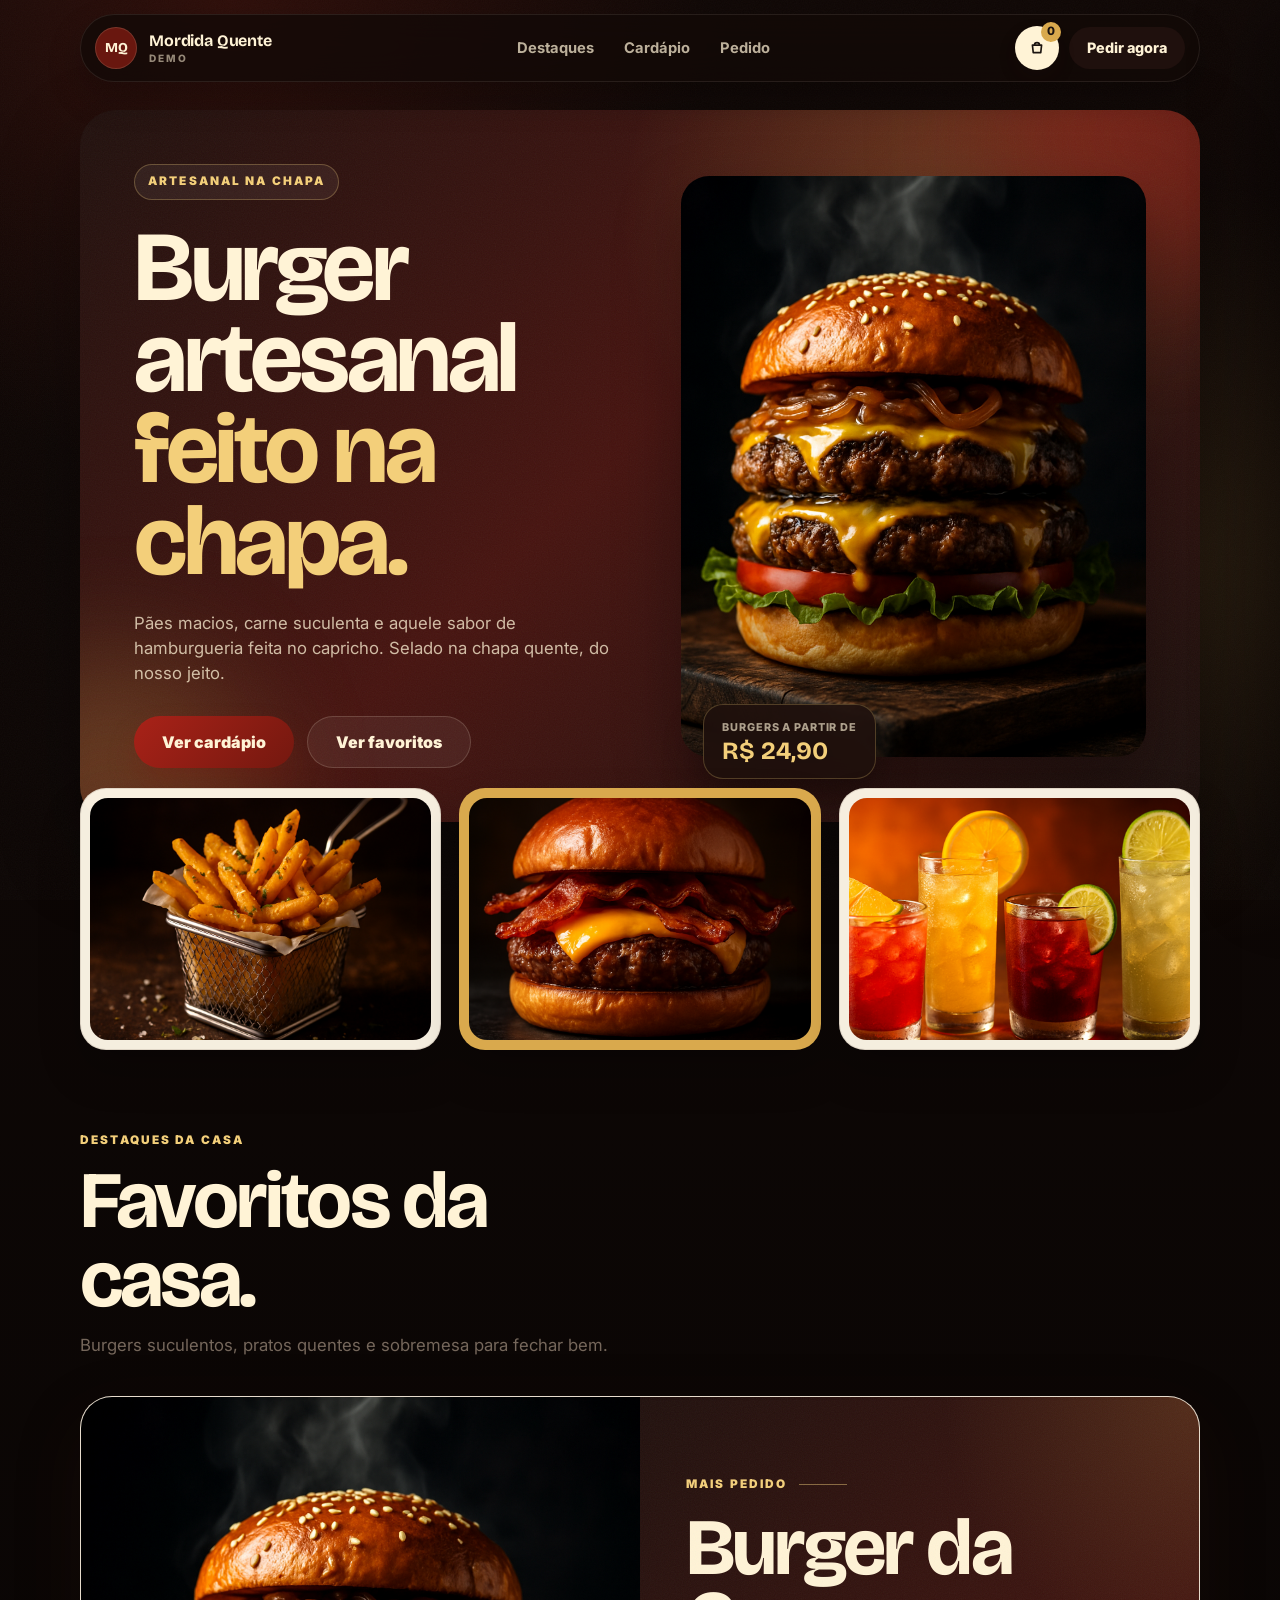
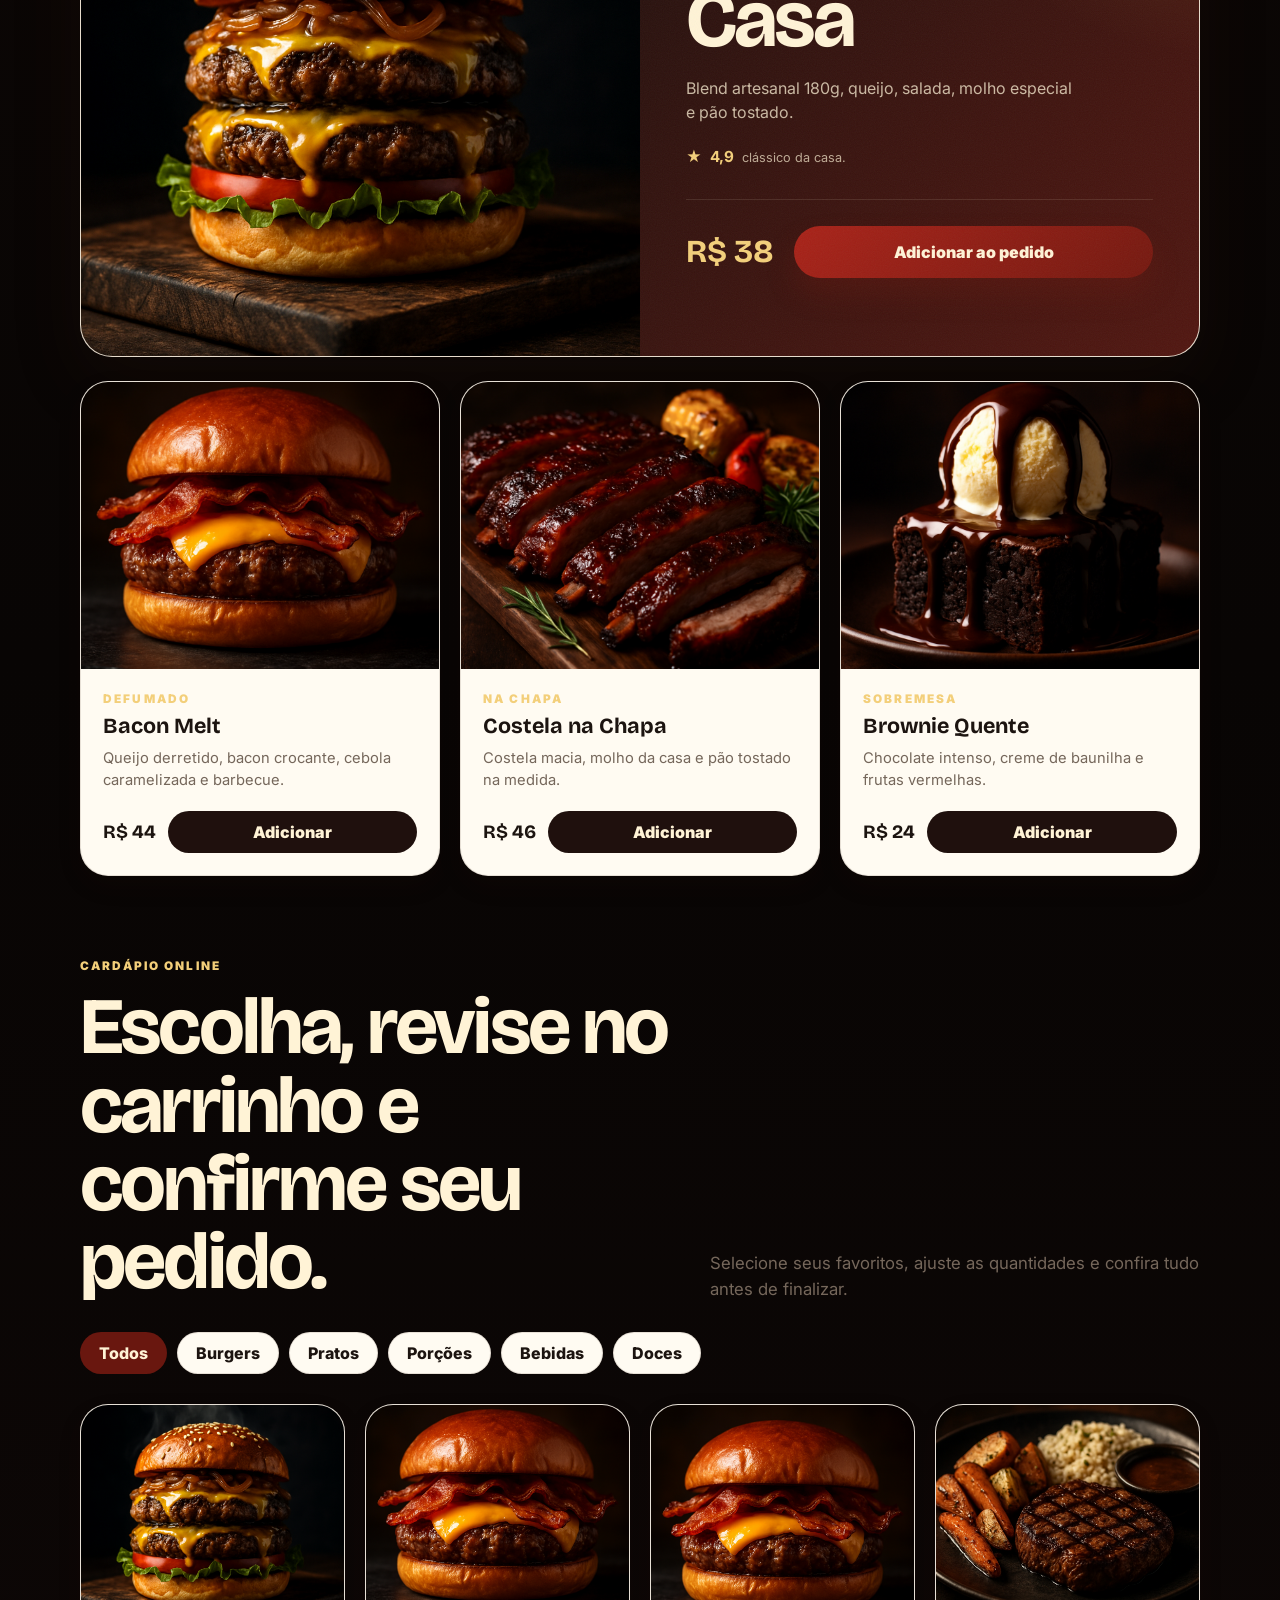
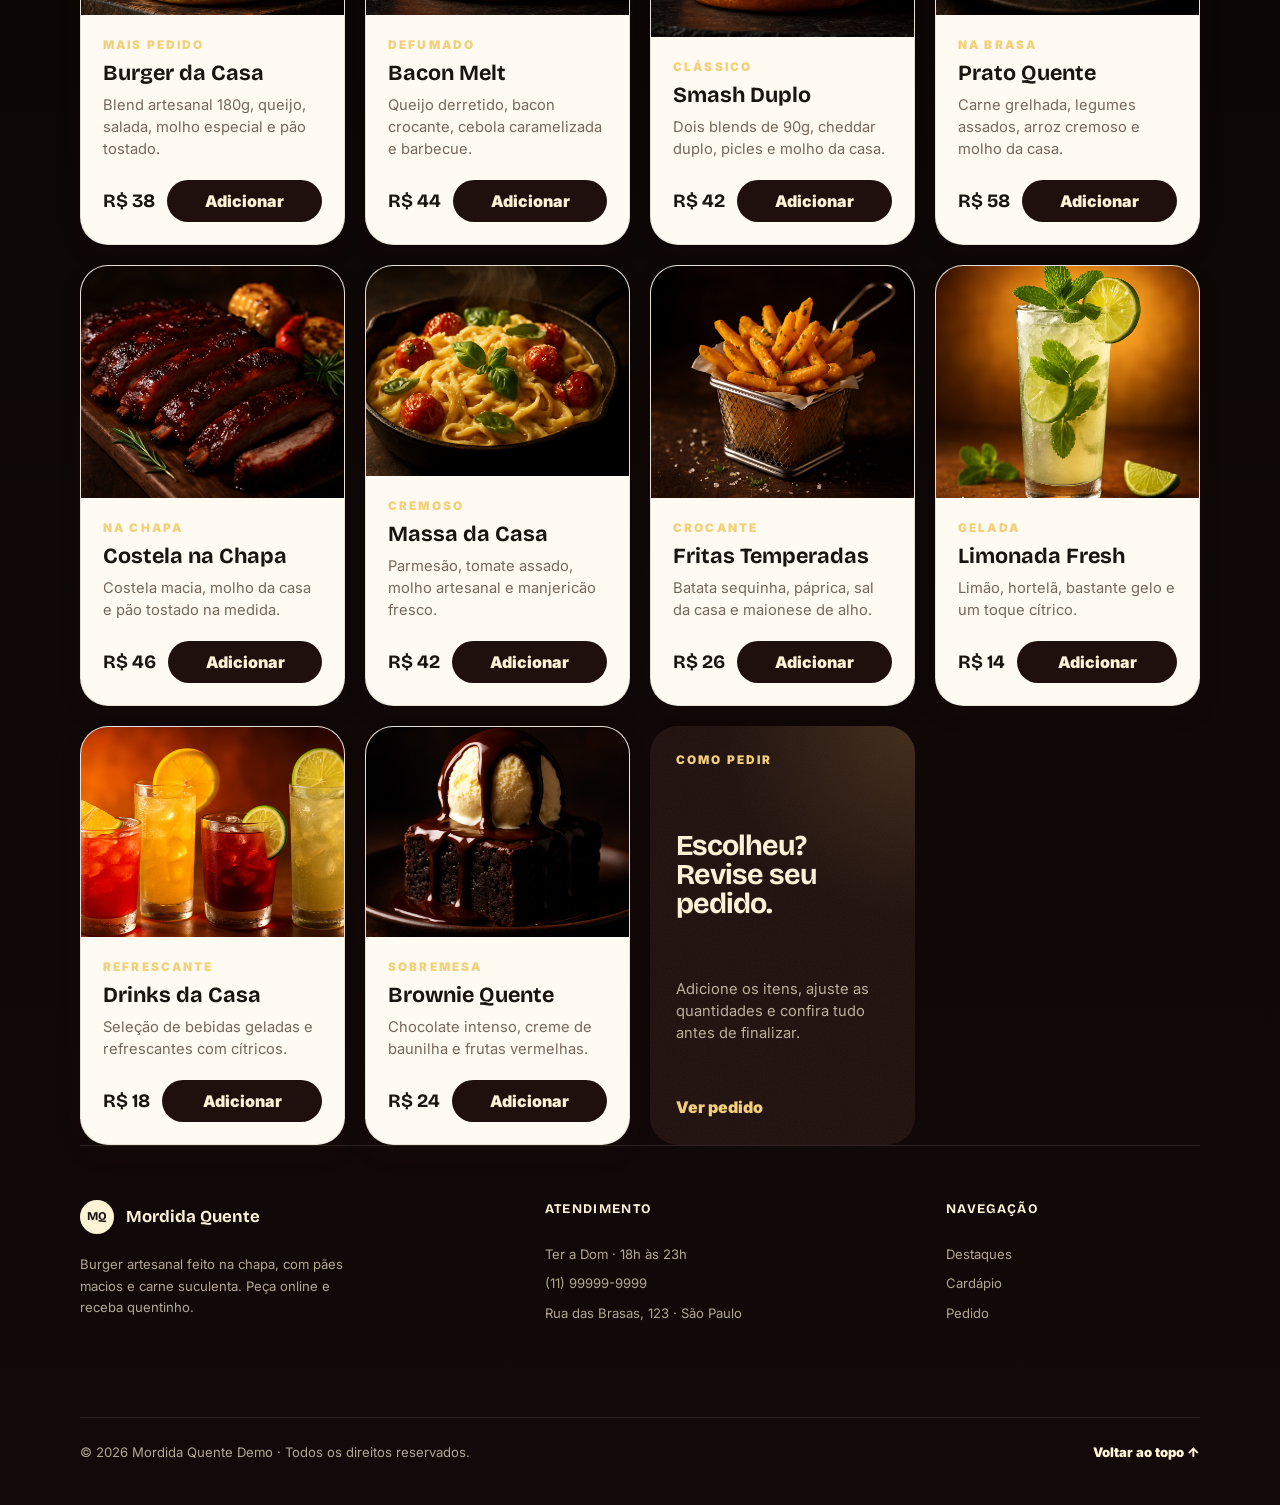
==== commit 5bd8f343: "Ajusta hero e instrucoes do restaurante" ====
--- a/demo-restaurante/index.html
+++ b/demo-restaurante/index.html
@@ -334,9 +334,9 @@
 
           <article class="how-card grain">
             <span>Como pedir</span>
-            <h3>Escolheu? O carrinho organiza tudo.</h3>
-            <p>Adicione os itens, confira as quantidades e avance com segurança.</p>
-            <a href="#pedido" data-open-cart>Ir para o carrinho</a>
+            <h3>Escolheu? Revise seu pedido.</h3>
+            <p>Adicione os itens, ajuste as quantidades e confira tudo antes de finalizar.</p>
+            <a href="#pedido" data-open-cart>Ver pedido</a>
           </article>
         </div>
       </section>
--- a/demo-restaurante/styles.css
+++ b/demo-restaurante/styles.css
@@ -176,14 +176,16 @@
   border-radius: 50%;
   background: var(--cream);
   color: var(--ink);
-  color: var(--cream);
   box-shadow: 0 8px 18px rgba(31, 16, 13, 0.16);
 }
 
 .cart-icon {
+  flex: 0 0 20px;
   width: 20px;
   height: 20px;
-  display: inline-flex;
+  display: grid;
+  place-items: center;
+  line-height: 0;
 }
 
 .cart-icon svg {
@@ -350,7 +352,7 @@
 }
 
 .hero-rating {
-  display: flex;
+  display: none;
   flex-wrap: wrap;
   align-items: center;
   gap: 8px 14px;
@@ -425,6 +427,7 @@
   aspect-ratio: 4 / 5;
   border-radius: 28px;
   box-shadow: 0 30px 65px rgba(7, 3, 2, 0.36);
+  animation: floatHeroImage 5.2s ease-in-out infinite;
 }
 
 .hero-image::after {
@@ -1377,6 +1380,16 @@
   }
 }
 
+@keyframes floatHeroImage {
+  0%,
+  100% {
+    transform: translateY(0);
+  }
+  50% {
+    transform: translateY(-6px);
+  }
+}
+
 @media (max-width: 980px) {
   .desktop-nav {
     display: none;
@@ -1413,9 +1426,10 @@
 
   .header-shell {
     display: grid;
-    grid-template-columns: minmax(0, 1fr) auto;
+    grid-template-columns: minmax(0, 1fr) 42px;
+    gap: 8px;
     height: 64px;
-    padding: 0 10px;
+    padding: 0 8px;
   }
 
   .header-actions {
@@ -1423,18 +1437,22 @@
   }
 
   .cart-button {
-    position: fixed;
-    top: 26px;
-    right: 22px;
-    z-index: 80;
+    position: relative;
+    top: auto;
+    right: auto;
+    z-index: 2;
+    display: grid;
+    place-items: center;
+    color: var(--ink);
   }
 
   .brand {
     min-width: 0;
+    gap: 10px;
   }
 
   .brand-text strong {
-    max-width: 128px;
+    max-width: 190px;
     overflow: hidden;
     text-overflow: ellipsis;
     white-space: nowrap;
@@ -1474,12 +1492,24 @@
     padding: 28px 18px 34px;
   }
 
+  .hero-copy {
+    text-align: center;
+  }
+
+  .hero-tag {
+    justify-content: center;
+  }
+
   .hero h1 {
     font-size: clamp(3rem, 15vw, 4.4rem);
+    text-align: center;
   }
 
   .hero-copy p {
+    margin-right: auto;
+    margin-left: auto;
     font-size: 0.98rem;
+    text-align: center;
   }
 
   .hero-actions,
@@ -1498,8 +1528,52 @@
   }
 
   .category-strip {
-    grid-template-columns: 1fr;
+    grid-template-columns: repeat(3, minmax(116px, 1fr));
+    gap: 10px;
+    overflow-x: auto;
+    overscroll-behavior-x: contain;
+    scroll-snap-type: x proximity;
     margin-top: 24px;
+    padding-bottom: 4px;
+  }
+
+  .category-card {
+    min-width: 116px;
+    padding: 6px;
+    border-radius: 18px;
+    scroll-snap-align: start;
+  }
+
+  .category-card:nth-child(3) {
+    grid-column: auto;
+  }
+
+  .category-card img {
+    aspect-ratio: 1 / 0.9;
+    border-radius: 14px;
+  }
+
+  .category-card:nth-child(3) img {
+    aspect-ratio: 1 / 0.9;
+  }
+
+  .category-card span {
+    padding: 9px 4px 6px;
+    font-size: 0.9rem;
+  }
+
+  .filters {
+    flex-wrap: nowrap;
+    gap: 10px;
+    overflow-x: auto;
+    overscroll-behavior-x: contain;
+    scroll-snap-type: x proximity;
+    padding-bottom: 6px;
+  }
+
+  .filter {
+    flex: 0 0 auto;
+    scroll-snap-align: start;
   }
 
   .section {
@@ -1519,14 +1593,69 @@
     font-size: clamp(3rem, 16vw, 4.3rem);
   }
 
-  .side-grid,
+  .side-grid {
+    grid-template-columns: 1fr;
+  }
+
+  .how-card {
+    min-height: 0;
+    display: grid;
+    grid-template-columns: minmax(0, 1fr) auto;
+    grid-column: 1 / -1;
+    gap: 10px 18px;
+    align-items: center;
+    padding: 22px;
+    border-radius: 22px;
+  }
+
+  .how-card span {
+    grid-column: 1 / -1;
+  }
+
+  .how-card h3 {
+    margin: 0;
+    font-size: clamp(1.55rem, 7vw, 2rem);
+  }
+
+  .how-card p {
+    margin: 0;
+    font-size: 0.9rem;
+    line-height: 1.45;
+  }
+
+  .how-card a {
+    grid-column: 2;
+    grid-row: 2 / span 2;
+    align-self: center;
+    padding: 12px 14px;
+    border-radius: 999px;
+    background: rgba(255, 243, 214, 0.1);
+    white-space: nowrap;
+  }
+
   .product-grid {
-    grid-template-columns: 1fr;
+    grid-template-columns: repeat(2, minmax(0, 1fr));
+    gap: 12px;
   }
 
   .site-footer {
     grid-template-columns: 1fr;
     gap: 30px;
+    text-align: center;
+  }
+
+  .footer-brand {
+    justify-content: center;
+  }
+
+  .footer-main p {
+    max-width: 320px;
+    margin-right: auto;
+    margin-left: auto;
+  }
+
+  .footer-group {
+    justify-items: center;
   }
 
   .footer-bottom {
@@ -1571,8 +1700,56 @@
     height: 40px;
   }
 
+  .brand-text strong {
+    max-width: 174px;
+  }
+
+  .cart-icon {
+    width: 18px;
+    height: 18px;
+  }
+
   .hero-content {
     padding-inline: 16px;
+  }
+
+  .product-grid {
+    gap: 10px;
+  }
+
+  .product-card img {
+    aspect-ratio: 1 / 0.82;
+  }
+
+  .product-card > div {
+    padding: 14px 12px;
+  }
+
+  .product-card span {
+    font-size: 0.68rem;
+  }
+
+  .product-card h3 {
+    font-size: 1.08rem;
+  }
+
+  .product-card p {
+    font-size: 0.84rem;
+    line-height: 1.45;
+  }
+
+  .product-order {
+    gap: 8px;
+  }
+
+  .product-order strong {
+    font-size: 1rem;
+  }
+
+  .product-order button {
+    min-height: 40px;
+    padding: 0 12px;
+    font-size: 0.88rem;
   }
 
 }
